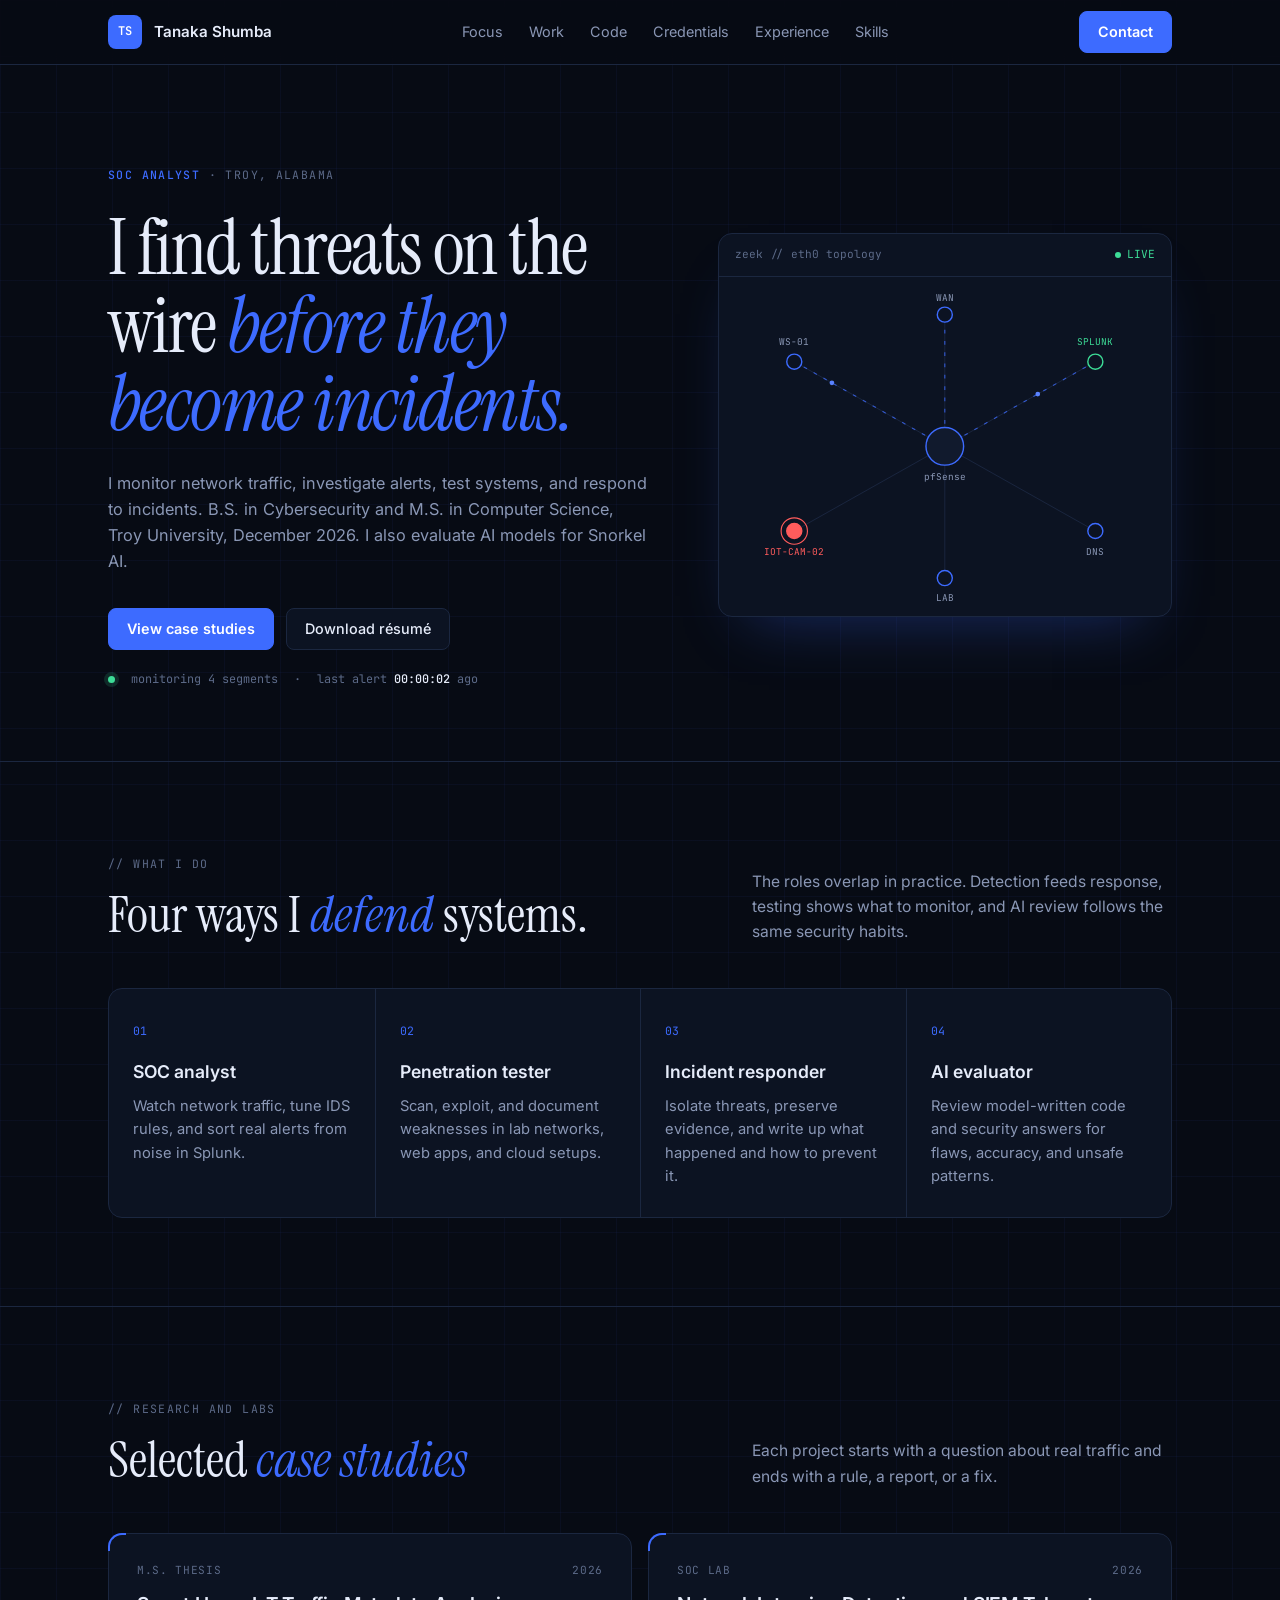
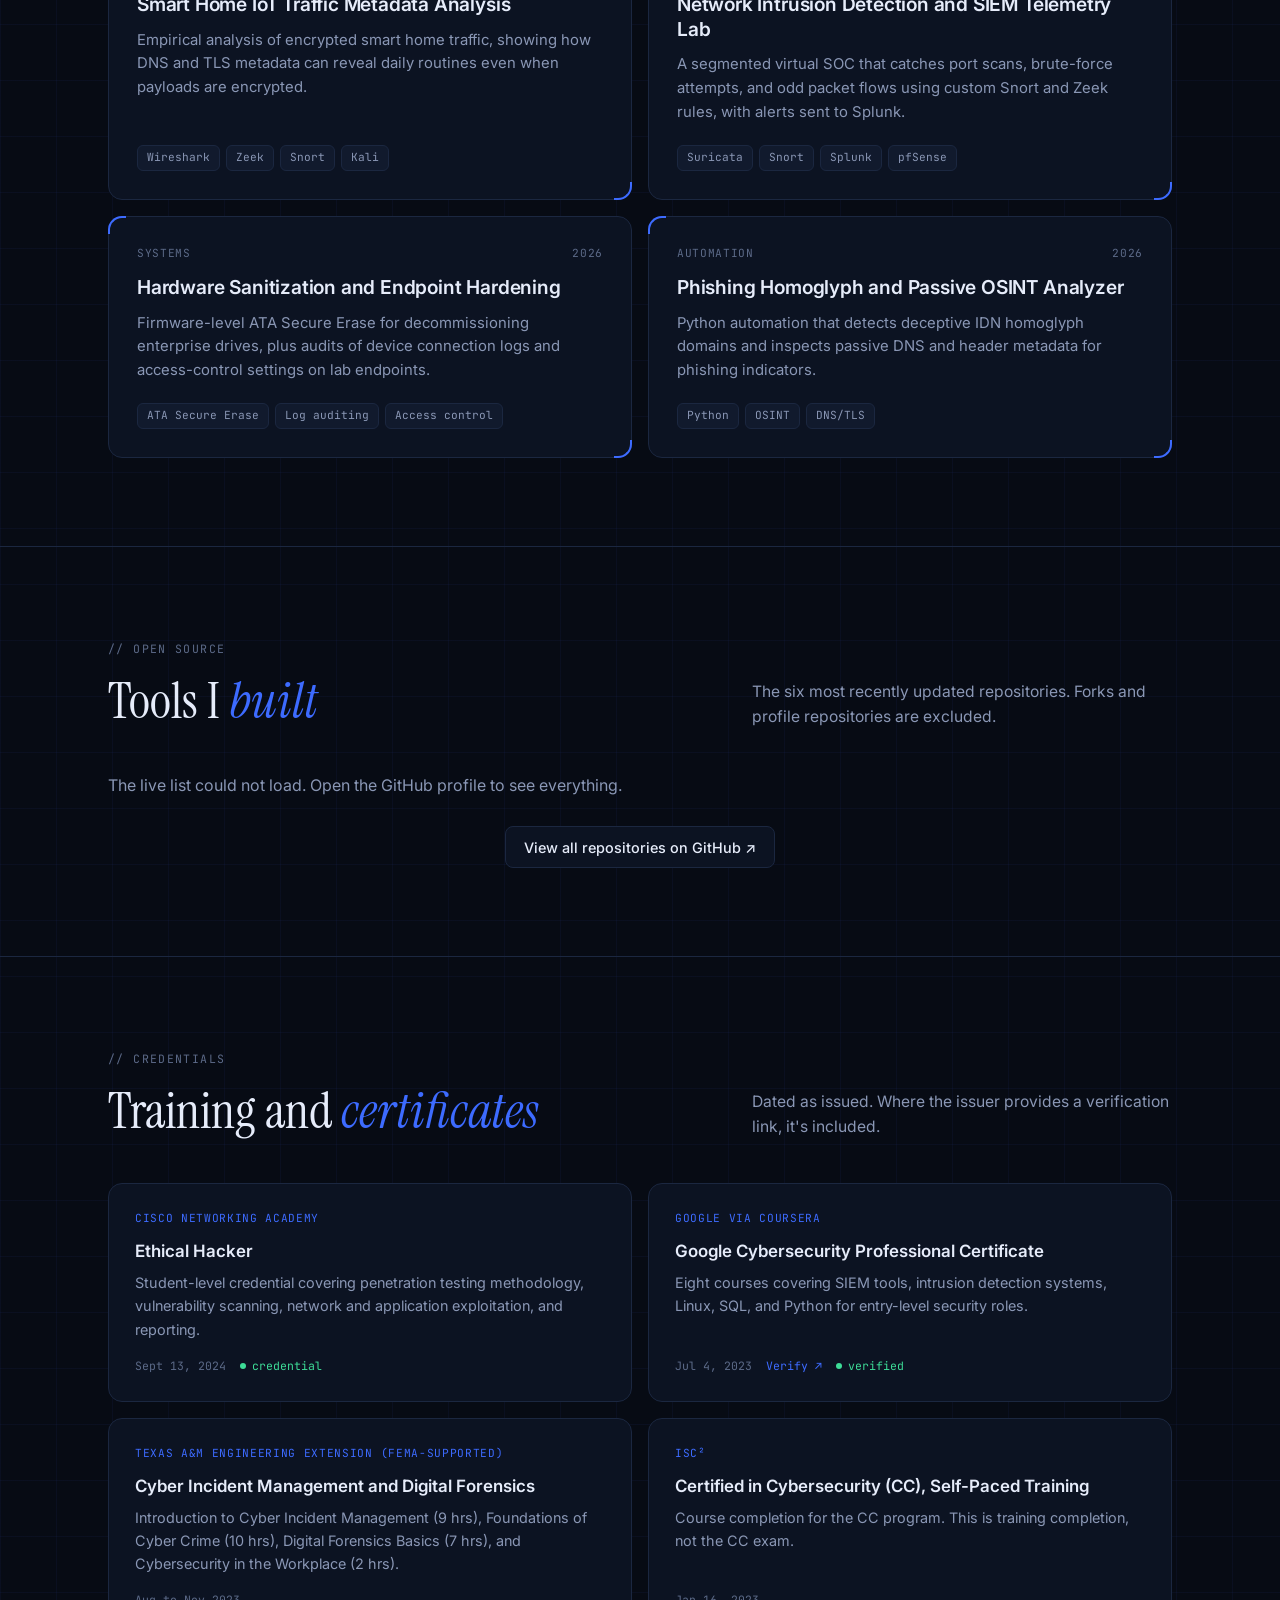
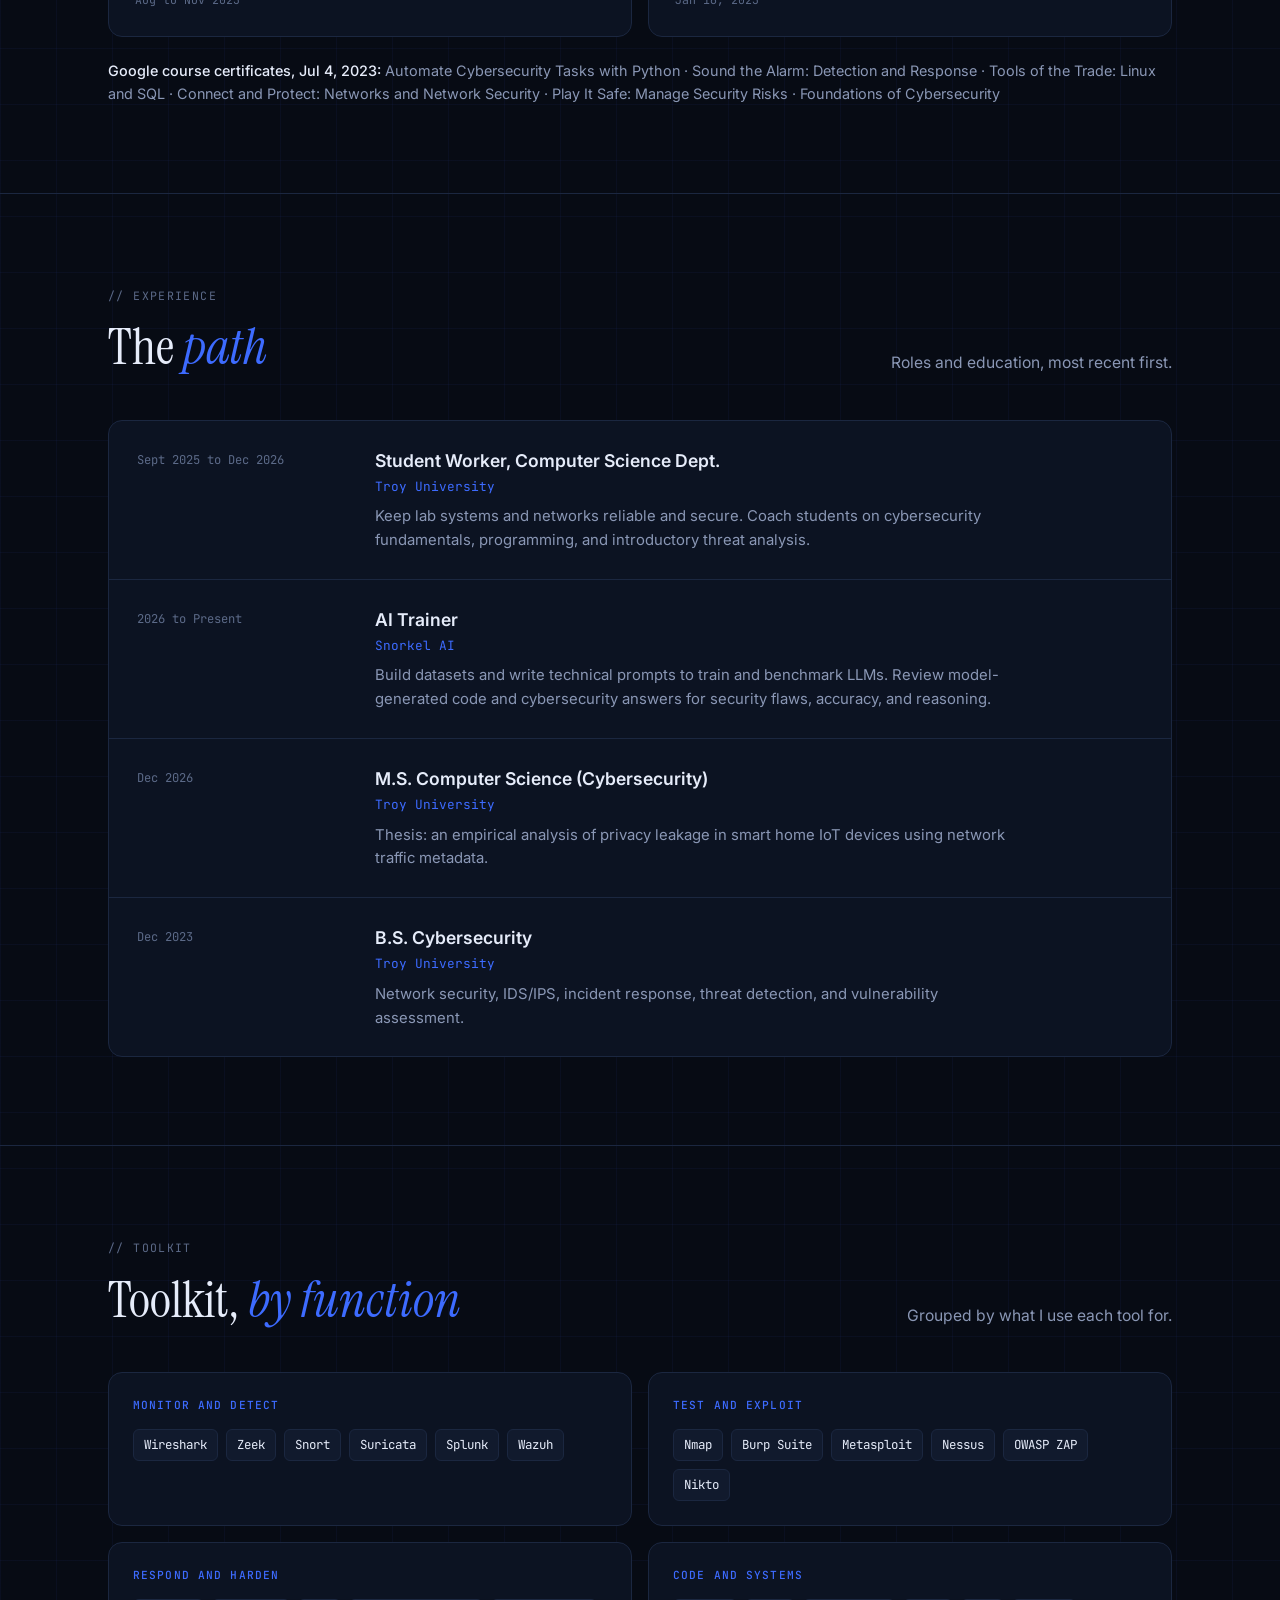
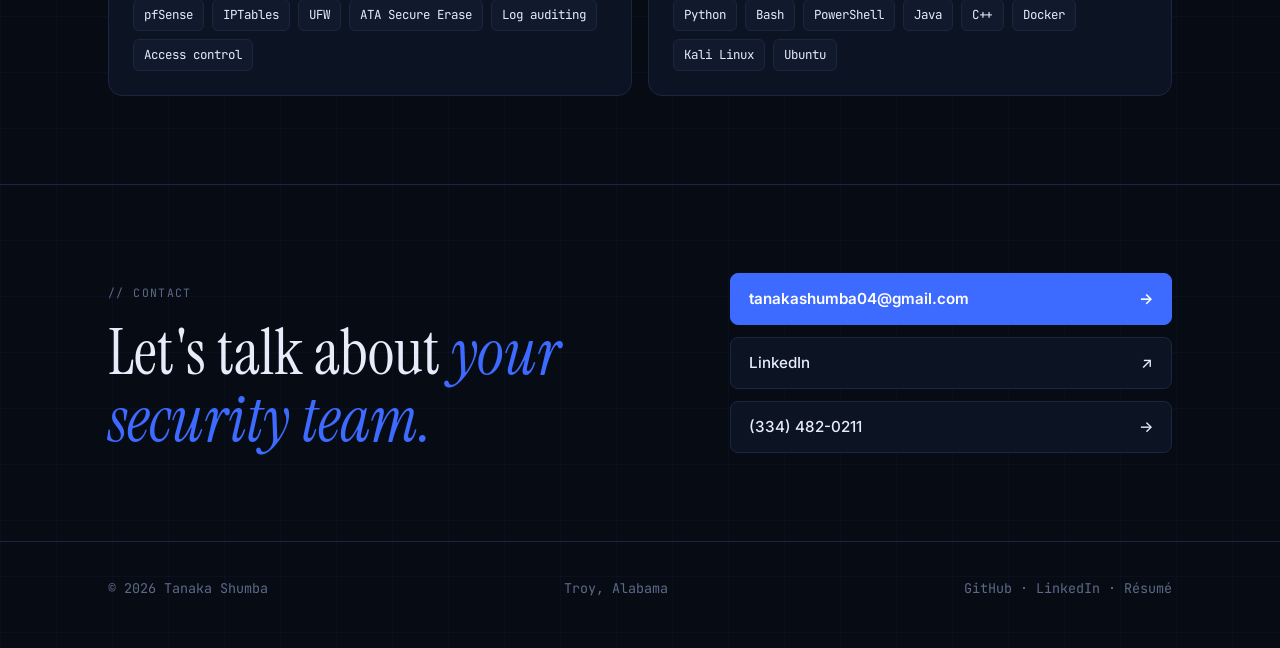
==== index.html @ f53b5a87 "Refactor index.html for design and layout enhancements Updated styles and structure for improved lay" ====
<!DOCTYPE html>
<html lang="en">
<head>
<meta charset="UTF-8">
<meta name="viewport" content="width=device-width, initial-scale=1">
<title>Tanaka Shumba | Cybersecurity Analyst</title>
<meta name="description" content="Tanaka Shumba, cybersecurity analyst. Network monitoring, threat detection, penetration testing, and incident response. Troy University.">
<link rel="preconnect" href="https://fonts.googleapis.com">
<link rel="preconnect" href="https://fonts.gstatic.com" crossorigin>
<link href="https://fonts.googleapis.com/css2?family=Inter:wght@400;500;600&family=Instrument+Serif:ital@0;1&family=JetBrains+Mono:wght@400;500&display=swap" rel="stylesheet">
<style>
:root{
  --bg:#070B14; --panel:#0C1322; --panel2:#111A2D; --line:#1B2740;
  --text:#E6ECFA; --muted:#8A97B5; --dim:#5C6A88;
  --accent:#3D6BFF; --accent-hover:#5A82FF; --accent-soft:#1E2F66;
  --red:#FF5C5C; --green:#3DDC97;
}
*{box-sizing:border-box;margin:0;padding:0}
html{scroll-behavior:smooth;scroll-padding-top:88px}
body{
  background-color:var(--bg);
  background-image:
    linear-gradient(rgba(61,107,255,.05) 1px,transparent 1px),
    linear-gradient(90deg,rgba(61,107,255,.05) 1px,transparent 1px);
  background-size:56px 56px;
  color:var(--text);font-family:Inter,system-ui,sans-serif;font-size:16px;line-height:1.6;-webkit-font-smoothing:antialiased;
}
a{color:inherit;text-decoration:none}
img{display:block;max-width:100%}
.wrap{max-width:1120px;margin:0 auto;padding:0 28px}
.eyebrow{font-family:'JetBrains Mono',monospace;font-size:.72rem;letter-spacing:.12em;text-transform:uppercase;color:var(--dim)}
.eyebrow b{color:var(--accent);font-weight:500}
em{font-style:italic;color:var(--accent)}
:focus-visible{outline:2px solid var(--accent);outline-offset:3px;border-radius:4px}

/* Header */
header{position:sticky;top:0;z-index:50;background:rgba(7,11,20,.88);backdrop-filter:blur(14px);-webkit-backdrop-filter:blur(14px);border-bottom:1px solid var(--line)}
.bar{height:64px;display:flex;align-items:center;justify-content:space-between;gap:16px}
.brand{display:flex;align-items:center;gap:12px;font-weight:600;font-size:.95rem}
.mark{width:34px;height:34px;border-radius:8px;background:var(--accent);color:#fff;display:grid;place-items:center;font-family:'JetBrains Mono',monospace;font-size:.75rem;font-weight:600}
nav{display:flex;gap:26px;font-size:.9rem;color:var(--muted)}
nav a:hover{color:var(--text)}
.bar-right{display:flex;gap:10px;align-items:center}
.menu{display:none;height:40px;padding:0 14px;border:1px solid var(--line);border-radius:8px;background:var(--panel);color:var(--text);font:inherit;font-size:.85rem;cursor:pointer;align-items:center}

/* Buttons */
.btn{display:inline-flex;align-items:center;gap:8px;height:42px;padding:0 18px;border-radius:8px;border:1px solid var(--line);background:var(--panel);font-size:.9rem;font-weight:500;color:var(--text);transition:border-color .2s,background .2s;white-space:nowrap}
.btn:hover{border-color:var(--accent)}
.btn-primary{background:var(--accent);border-color:var(--accent);color:#fff;font-weight:600}
.btn-primary:hover{background:var(--accent-hover);border-color:var(--accent-hover)}

/* Hero */
.hero{display:grid;grid-template-columns:1.1fr .9fr;gap:56px;align-items:center;padding:96px 28px 72px}
.hero h1{font-family:'Instrument Serif',serif;font-weight:400;font-size:clamp(3rem,6vw,5rem);line-height:1.02;letter-spacing:-.02em;margin:22px 0 26px}
.lead{color:var(--muted);font-size:1.02rem;max-width:540px}
.actions{display:flex;gap:12px;margin-top:34px;flex-wrap:wrap}

/* Network map */
.scope{background:var(--panel);border:1px solid var(--line);border-radius:14px;overflow:hidden;box-shadow:0 30px 60px -30px rgba(61,107,255,.35)}
.scopeHead{display:flex;justify-content:space-between;align-items:center;padding:12px 16px;border-bottom:1px solid var(--line);font-family:'JetBrains Mono',monospace;font-size:.7rem;color:var(--dim)}
.scopeHead .live{color:var(--green);display:inline-flex;align-items:center;gap:6px}
.scopeHead .live i{width:6px;height:6px;border-radius:50%;background:var(--green);animation:blink 1.6s ease-in-out infinite}
.map{display:block;width:100%;height:auto}
.lbl{font-family:'JetBrains Mono',monospace;font-size:10px;fill:var(--muted)}
.lbl.hot{fill:var(--red)}
.lbl.ok{fill:var(--green)}
.flow{stroke-dasharray:4 8;animation:flow 1.8s linear infinite}
.ring{transform-box:fill-box;transform-origin:center;animation:ring 2s ease-out infinite}
@keyframes flow{to{stroke-dashoffset:-24}}
@keyframes ring{0%{transform:scale(.6);opacity:.9}100%{transform:scale(2.4);opacity:0}}
@keyframes blink{50%{opacity:.25}}

/* Status strip */
.status{margin-top:20px;display:flex;flex-wrap:wrap;gap:10px 16px;align-items:center;font-family:'JetBrains Mono',monospace;font-size:.74rem;color:var(--dim)}
.status .dot{width:7px;height:7px;border-radius:50%;background:var(--green);box-shadow:0 0 0 4px rgba(61,220,151,.15)}
.status b{color:var(--text);font-weight:500}

/* Sections */
section{padding:88px 0;border-top:1px solid var(--line)}
.head{display:flex;justify-content:space-between;align-items:flex-end;gap:24px;margin-bottom:44px;flex-wrap:wrap}
.head h2{font-family:'Instrument Serif',serif;font-weight:400;font-size:clamp(2.2rem,4vw,3.2rem);line-height:1.1;margin-top:12px}
.head p{color:var(--muted);max-width:420px;font-size:.98rem}

/* Roles */
.roles{display:grid;grid-template-columns:repeat(4,1fr);border:1px solid var(--line);border-radius:14px;overflow:hidden;background:var(--panel)}
.role{padding:28px 24px}
.role+.role{border-left:1px solid var(--line)}
.role .num{font-family:'JetBrains Mono',monospace;font-size:.72rem;color:var(--accent)}
.role h3{font-size:1.1rem;font-weight:600;margin:16px 0 8px}
.role p{color:var(--muted);font-size:.92rem}

/* Cards */
.grid2{display:grid;grid-template-columns:repeat(2,1fr);gap:16px}
.card{position:relative;background:var(--panel);border:1px solid var(--line);border-radius:14px;padding:28px;display:flex;flex-direction:column;gap:12px;transition:border-color .2s,box-shadow .2s}
.card:hover{border-color:var(--accent-soft);box-shadow:0 14px 34px -20px rgba(61,107,255,.5)}
.card .top{display:flex;justify-content:space-between;gap:10px;font-family:'JetBrains Mono',monospace;font-size:.7rem;color:var(--dim);letter-spacing:.06em;text-transform:uppercase}
.card h3{font-size:1.2rem;font-weight:600;line-height:1.3;letter-spacing:-.01em}
.card p{color:var(--muted);font-size:.93rem}
.tools{display:flex;flex-wrap:wrap;gap:6px;margin-top:auto;padding-top:8px}
.tools span{font-family:'JetBrains Mono',monospace;font-size:.7rem;color:var(--muted);border:1px solid var(--line);border-radius:6px;padding:3px 9px;background:var(--panel2)}

/* Scan-frame brackets on case study cards */
.frame::before,.frame::after{content:"";position:absolute;width:16px;height:16px;border:0 solid var(--accent);pointer-events:none;transition:width .25s,height .25s}
.frame::before{top:-1px;left:-1px;border-top-width:2px;border-left-width:2px;border-top-left-radius:14px}
.frame::after{bottom:-1px;right:-1px;border-bottom-width:2px;border-right-width:2px;border-bottom-right-radius:14px}
.frame:hover::before,.frame:hover::after{width:26px;height:26px}
.card.linked{cursor:pointer}
.viewRepo{font-family:'JetBrains Mono',monospace;font-size:.7rem;color:var(--accent);text-transform:none;letter-spacing:.02em}

/* Repositories */
.repo h3{font-family:'JetBrains Mono',monospace;font-size:1rem;font-weight:500;word-break:break-word}
.repoMore{margin-top:28px;display:flex;justify-content:center}
.muted{color:var(--muted)}

/* Credentials */
.creds{display:grid;grid-template-columns:repeat(2,1fr);gap:16px}
.cred{background:var(--panel);border:1px solid var(--line);border-radius:14px;padding:26px;display:flex;flex-direction:column;gap:6px}
.cred .issuer{font-family:'JetBrains Mono',monospace;font-size:.7rem;color:var(--accent);letter-spacing:.06em;text-transform:uppercase}
.cred h3{font-size:1.06rem;font-weight:600;margin-top:4px}
.cred p{color:var(--muted);font-size:.9rem}
.cred .when{font-family:'JetBrains Mono',monospace;font-size:.72rem;color:var(--dim);margin-top:auto;padding-top:10px;display:flex;gap:14px;align-items:center;flex-wrap:wrap}
.cred .when a{color:var(--accent)}
.cred .when a:hover{text-decoration:underline}
.verified{color:var(--green)!important;display:inline-flex;align-items:center;gap:6px}
.verified::before{content:"";width:6px;height:6px;border-radius:50%;background:var(--green)}
.courses{margin-top:22px;font-size:.9rem;color:var(--muted)}
.courses b{color:var(--text);font-weight:500}

/* Experience */
.log{border:1px solid var(--line);border-radius:14px;overflow:hidden;background:var(--panel)}
.row{display:grid;grid-template-columns:210px 1fr;gap:28px;padding:26px 28px;border-top:1px solid var(--line)}
.row:first-child{border-top:0}
.row .when{font-family:'JetBrains Mono',monospace;font-size:.76rem;color:var(--dim);padding-top:4px}
.row h3{font-size:1.1rem;font-weight:600}
.row .org{font-family:'JetBrains Mono',monospace;color:var(--accent);font-size:.8rem;margin:2px 0 8px}
.row p{color:var(--muted);font-size:.93rem;max-width:640px}

/* Toolkit */
.stack{display:grid;grid-template-columns:repeat(2,1fr);gap:16px;align-items:stretch}
.box{background:var(--panel);border:1px solid var(--line);border-radius:14px;padding:24px;height:100%}
.box h4{font-family:'JetBrains Mono',monospace;font-size:.7rem;letter-spacing:.1em;text-transform:uppercase;color:var(--accent);font-weight:500;margin-bottom:14px}
.box ul{list-style:none;display:flex;flex-wrap:wrap;gap:8px}
.box li{font-family:'JetBrains Mono',monospace;font-size:.78rem;border:1px solid var(--line);border-radius:6px;padding:5px 10px;background:var(--panel2);color:var(--text)}

/* Contact */
.contact{display:grid;grid-template-columns:1.3fr 1fr;gap:48px;align-items:end}
.contact h2{font-family:'Instrument Serif',serif;font-weight:400;font-size:clamp(2.6rem,5vw,4rem);line-height:1.05;margin-top:14px}
.contact-actions{display:flex;flex-direction:column;gap:12px}
.contact-actions .btn{justify-content:space-between;height:52px;font-size:.95rem}

/* Footer */
footer{border-top:1px solid var(--line);padding:36px 0 48px;color:var(--dim);font-size:.84rem;font-family:'JetBrains Mono',monospace}
footer .wrap{display:flex;justify-content:space-between;gap:20px;flex-wrap:wrap}
footer a:hover{color:var(--accent)}

/* Responsive */
@media (max-width:920px){
  .hero{grid-template-columns:1fr;gap:48px;padding:64px 28px}
  .scope{max-width:520px}
  .menu{display:inline-flex}
  nav{display:none}
  header.open nav{display:flex;position:absolute;top:64px;left:0;right:0;flex-direction:column;gap:0;background:var(--bg);border-bottom:1px solid var(--line);padding:4px 28px 12px}
  header.open nav a{padding:12px 0;border-bottom:1px solid var(--line)}
  .roles{grid-template-columns:1fr 1fr}
  .role:nth-child(3){border-left:0}
  .role:nth-child(n+3){border-top:1px solid var(--line)}
  .grid2,.creds,.stack,.contact{grid-template-columns:1fr}
  .row{grid-template-columns:1fr;gap:6px}
}
@media (max-width:600px){
  .roles{grid-template-columns:1fr}
  .role+.role{border-left:0;border-top:1px solid var(--line)}
}
@media (prefers-reduced-motion:reduce){
  .flow,.ring,.cur,.scopeHead .live i,.status .dot{animation:none!important}
  animateMotion{display:none}
}
</style>
</head>
<body>

<header id="siteHeader">
  <div class="wrap bar">
    <a class="brand" href="#top"><span class="mark">TS</span>Tanaka Shumba</a>
    <nav>
      <a href="#roles">Focus</a><a href="#work">Work</a><a href="#code">Code</a><a href="#credentials">Credentials</a><a href="#experience">Experience</a><a href="#skills">Skills</a>
    </nav>
    <div class="bar-right">
      <a class="btn btn-primary" href="#contact">Contact</a>
      <button class="menu" id="menuBtn" type="button" aria-expanded="false" aria-controls="siteHeader">Menu</button>
    </div>
  </div>
</header>

<main>
  <div class="hero wrap" id="top">
    <div>
      <span class="eyebrow"><b>SOC analyst</b> · Troy, Alabama</span>
      <h1>I find threats on the wire <em>before they become incidents.</em></h1>
      <p class="lead">I monitor network traffic, investigate alerts, test systems, and respond to incidents. B.S. in Cybersecurity and M.S. in Computer Science, Troy University, December 2026. I also evaluate AI models for Snorkel AI.</p>
      <div class="actions">
        <a class="btn btn-primary" href="#work">View case studies</a>
        <a class="btn" href="resume.pdf" download="Tanaka_Shumba_Resume.pdf">Download résumé</a>
      </div>
      <div class="status">
        <span class="dot"></span>
        <span>monitoring 4 segments</span>
        <span>·</span>
        <span>last alert <b id="ago">00:00:00</b> ago</span>
      </div>
    </div>

    <figure class="scope" aria-label="Network monitoring diagram">
      <div class="scopeHead">
        <span>zeek // eth0 topology</span>
        <span class="live"><i></i>LIVE</span>
      </div>
      <svg class="map" viewBox="0 0 480 360" role="img" aria-label="Network diagram: pfSense hub monitoring several hosts, with one flagged alert and one contained threat">
        <!-- links -->
        <g stroke="#1B2740" stroke-width="1" fill="none">
          <path d="M240 180 L80 90"/>
          <path d="M240 180 L80 270"/>
          <path d="M240 180 L400 90"/>
          <path d="M240 180 L400 270"/>
          <path d="M240 180 L240 40"/>
          <path d="M240 180 L240 320"/>
        </g>
        <!-- live traffic on three links -->
        <g stroke="#3D6BFF" stroke-width="1.2" fill="none" opacity=".75" class="flow">
          <path d="M240 180 L80 90"/>
          <path d="M240 180 L400 90"/>
          <path d="M240 180 L240 40"/>
        </g>
        <!-- packets -->
        <circle r="2.5" fill="#5A82FF">
          <animateMotion dur="2.8s" repeatCount="indefinite" path="M240 180 L80 90"/>
        </circle>
        <circle r="2.5" fill="#5A82FF">
          <animateMotion dur="3.4s" repeatCount="indefinite" path="M240 180 L400 90"/>
        </circle>
        <circle r="2.5" fill="#FF5C5C">
          <animateMotion dur="2.2s" repeatCount="indefinite" path="M80 270 L240 180"/>
        </circle>

        <!-- alert ring on the flagged host -->
        <circle cx="80" cy="270" r="14" fill="none" stroke="#FF5C5C" stroke-width="1.2" class="ring"/>

        <!-- hub -->
        <circle cx="240" cy="180" r="20" fill="#111A2D" stroke="#3D6BFF" stroke-width="1.5"/>
        <text x="240" y="216" text-anchor="middle" class="lbl">pfSense</text>

        <!-- hosts -->
        <circle cx="80" cy="90" r="8" fill="#0C1322" stroke="#3D6BFF" stroke-width="1.5"/>
        <text x="80" y="72" text-anchor="middle" class="lbl">WS-01</text>

        <circle cx="80" cy="270" r="8" fill="#FF5C5C" stroke="#FF5C5C" stroke-width="1.5"/>
        <text x="80" y="296" text-anchor="middle" class="lbl hot">IOT-CAM-02</text>

        <circle cx="400" cy="90" r="8" fill="#0C1322" stroke="#3DDC97" stroke-width="1.5"/>
        <text x="400" y="72" text-anchor="middle" class="lbl ok">SPLUNK</text>

        <circle cx="400" cy="270" r="8" fill="#0C1322" stroke="#3D6BFF" stroke-width="1.5"/>
        <text x="400" y="296" text-anchor="middle" class="lbl">DNS</text>

        <circle cx="240" cy="40" r="8" fill="#0C1322" stroke="#3D6BFF" stroke-width="1.5"/>
        <text x="240" y="26" text-anchor="middle" class="lbl">WAN</text>

        <circle cx="240" cy="320" r="8" fill="#0C1322" stroke="#3D6BFF" stroke-width="1.5"/>
        <text x="240" y="344" text-anchor="middle" class="lbl">LAB</text>
      </svg>
    </figure>
  </div>

  <section id="roles">
    <div class="wrap">
      <div class="head">
        <div><span class="eyebrow">// what i do</span><h2>Four ways I <em>defend</em> systems.</h2></div>
        <p>The roles overlap in practice. Detection feeds response, testing shows what to monitor, and AI review follows the same security habits.</p>
      </div>
      <div class="roles">
        <div class="role"><span class="num">01</span><h3>SOC analyst</h3><p>Watch network traffic, tune IDS rules, and sort real alerts from noise in Splunk.</p></div>
        <div class="role"><span class="num">02</span><h3>Penetration tester</h3><p>Scan, exploit, and document weaknesses in lab networks, web apps, and cloud setups.</p></div>
        <div class="role"><span class="num">03</span><h3>Incident responder</h3><p>Isolate threats, preserve evidence, and write up what happened and how to prevent it.</p></div>
        <div class="role"><span class="num">04</span><h3>AI evaluator</h3><p>Review model-written code and security answers for flaws, accuracy, and unsafe patterns.</p></div>
      </div>
    </div>
  </section>

  <section id="work">
    <div class="wrap">
      <div class="head">
        <div><span class="eyebrow">// research and labs</span><h2>Selected <em>case studies</em></h2></div>
        <p>Each project starts with a question about real traffic and ends with a rule, a report, or a fix.</p>
      </div>
      <div class="grid2">
        <article class="card frame" data-repo="">
          <div class="top"><span>M.S. thesis</span><span>2026</span></div>
          <h3>Smart Home IoT Traffic Metadata Analysis</h3>
          <p>Empirical analysis of encrypted smart home traffic, showing how DNS and TLS metadata can reveal daily routines even when payloads are encrypted.</p>
          <div class="tools"><span>Wireshark</span><span>Zeek</span><span>Snort</span><span>Kali</span></div>
        </article>
        <article class="card frame" data-repo="">
          <div class="top"><span>SOC lab</span><span>2026</span></div>
          <h3>Network Intrusion Detection and SIEM Telemetry Lab</h3>
          <p>A segmented virtual SOC that catches port scans, brute-force attempts, and odd packet flows using custom Snort and Zeek rules, with alerts sent to Splunk.</p>
          <div class="tools"><span>Suricata</span><span>Snort</span><span>Splunk</span><span>pfSense</span></div>
        </article>
        <article class="card frame" data-repo="">
          <div class="top"><span>Systems</span><span>2026</span></div>
          <h3>Hardware Sanitization and Endpoint Hardening</h3>
          <p>Firmware-level ATA Secure Erase for decommissioning enterprise drives, plus audits of device connection logs and access-control settings on lab endpoints.</p>
          <div class="tools"><span>ATA Secure Erase</span><span>Log auditing</span><span>Access control</span></div>
        </article>
        <article class="card frame" data-repo="">
          <div class="top"><span>Automation</span><span>2026</span></div>
          <h3>Phishing Homoglyph and Passive OSINT Analyzer</h3>
          <p>Python automation that detects deceptive IDN homoglyph domains and inspects passive DNS and header metadata for phishing indicators.</p>
          <div class="tools"><span>Python</span><span>OSINT</span><span>DNS/TLS</span></div>
        </article>
      </div>
    </div>
  </section>

  <section id="code">
    <div class="wrap">
      <div class="head">
        <div><span class="eyebrow">// open source</span><h2>Tools I <em>built</em></h2></div>
        <p>The six most recently updated repositories. Forks and profile repositories are excluded.</p>
      </div>
      <div class="grid2" id="repos"></div>
      <div class="repoMore"><a class="btn" id="repoAll" href="https://github.com/TanakaShumba?tab=repositories" target="_blank" rel="noopener">View all repositories on GitHub ↗</a></div>
    </div>
  </section>

  <section id="credentials">
    <div class="wrap">
      <div class="head">
        <div><span class="eyebrow">// credentials</span><h2>Training and <em>certificates</em></h2></div>
        <p>Dated as issued. Where the issuer provides a verification link, it's included.</p>
      </div>
      <div class="creds">
        <div class="cred">
          <div class="issuer">Cisco Networking Academy</div>
          <h3>Ethical Hacker</h3>
          <p>Student-level credential covering penetration testing methodology, vulnerability scanning, network and application exploitation, and reporting.</p>
          <div class="when"><span>Sept 13, 2024</span><span class="verified">credential</span></div>
        </div>
        <div class="cred">
          <div class="issuer">Google via Coursera</div>
          <h3>Google Cybersecurity Professional Certificate</h3>
          <p>Eight courses covering SIEM tools, intrusion detection systems, Linux, SQL, and Python for entry-level security roles.</p>
          <div class="when"><span>Jul 4, 2023</span><a href="https://coursera.org/verify/professional-cert/5U8NB74Y76DD" target="_blank" rel="noopener">Verify ↗</a><span class="verified">verified</span></div>
        </div>
        <div class="cred">
          <div class="issuer">Texas A&amp;M Engineering Extension (FEMA-supported)</div>
          <h3>Cyber Incident Management and Digital Forensics</h3>
          <p>Introduction to Cyber Incident Management (9 hrs), Foundations of Cyber Crime (10 hrs), Digital Forensics Basics (7 hrs), and Cybersecurity in the Workplace (2 hrs).</p>
          <div class="when"><span>Aug to Nov 2023</span></div>
        </div>
        <div class="cred">
          <div class="issuer">ISC²</div>
          <h3>Certified in Cybersecurity (CC), Self-Paced Training</h3>
          <p>Course completion for the CC program. This is training completion, not the CC exam.</p>
          <div class="when"><span>Jan 16, 2023</span></div>
        </div>
      </div>
      <p class="courses"><b>Google course certificates, Jul 4, 2023:</b> Automate Cybersecurity Tasks with Python · Sound the Alarm: Detection and Response · Tools of the Trade: Linux and SQL · Connect and Protect: Networks and Network Security · Play It Safe: Manage Security Risks · Foundations of Cybersecurity</p>
    </div>
  </section>

  <section id="experience">
    <div class="wrap">
      <div class="head">
        <div><span class="eyebrow">// experience</span><h2>The <em>path</em></h2></div>
        <p>Roles and education, most recent first.</p>
      </div>
      <div class="log">
        <div class="row"><div class="when">Sept 2025 to Dec 2026</div><div><h3>Student Worker, Computer Science Dept.</h3><div class="org">Troy University</div><p>Keep lab systems and networks reliable and secure. Coach students on cybersecurity fundamentals, programming, and introductory threat analysis.</p></div></div>
        <div class="row"><div class="when">2026 to Present</div><div><h3>AI Trainer</h3><div class="org">Snorkel AI</div><p>Build datasets and write technical prompts to train and benchmark LLMs. Review model-generated code and cybersecurity answers for security flaws, accuracy, and reasoning.</p></div></div>
        <div class="row"><div class="when">Dec 2026</div><div><h3>M.S. Computer Science (Cybersecurity)</h3><div class="org">Troy University</div><p>Thesis: an empirical analysis of privacy leakage in smart home IoT devices using network traffic metadata.</p></div></div>
        <div class="row"><div class="when">Dec 2023</div><div><h3>B.S. Cybersecurity</h3><div class="org">Troy University</div><p>Network security, IDS/IPS, incident response, threat detection, and vulnerability assessment.</p></div></div>
      </div>
    </div>
  </section>

  <section id="skills">
    <div class="wrap">
      <div class="head">
        <div><span class="eyebrow">// toolkit</span><h2>Toolkit, <em>by function</em></h2></div>
        <p>Grouped by what I use each tool for.</p>
      </div>
      <div class="stack">
        <div class="box"><h4>Monitor and detect</h4><ul><li>Wireshark</li><li>Zeek</li><li>Snort</li><li>Suricata</li><li>Splunk</li><li>Wazuh</li></ul></div>
        <div class="box"><h4>Test and exploit</h4><ul><li>Nmap</li><li>Burp Suite</li><li>Metasploit</li><li>Nessus</li><li>OWASP ZAP</li><li>Nikto</li></ul></div>
        <div class="box"><h4>Respond and harden</h4><ul><li>pfSense</li><li>IPTables</li><li>UFW</li><li>ATA Secure Erase</li><li>Log auditing</li><li>Access control</li></ul></div>
        <div class="box"><h4>Code and systems</h4><ul><li>Python</li><li>Bash</li><li>PowerShell</li><li>Java</li><li>C++</li><li>Docker</li><li>Kali Linux</li><li>Ubuntu</li></ul></div>
      </div>
    </div>
  </section>

  <section id="contact">
    <div class="wrap contact">
      <div>
        <span class="eyebrow">// contact</span>
        <h2>Let's talk about <em>your security team.</em></h2>
      </div>
      <div class="contact-actions">
        <a class="btn btn-primary" href="mailto:tanakashumba04@gmail.com">tanakashumba04@gmail.com <span>→</span></a>
        <a class="btn" href="https://www.linkedin.com/in/tanakashumba-" target="_blank" rel="noopener">LinkedIn <span>↗</span></a>
        <a class="btn" href="tel:+13344820211">(334) 482-0211 <span>→</span></a>
      </div>
    </div>
  </section>
</main>

<footer>
  <div class="wrap">
    <span>© 2026 Tanaka Shumba</span>
    <span>Troy, Alabama</span>
    <span><a href="https://github.com/TanakaShumba" target="_blank" rel="noopener">GitHub</a> · <a href="https://www.linkedin.com/in/tanakashumba-" target="_blank" rel="noopener">LinkedIn</a> · <a href="resume.pdf" download="Tanaka_Shumba_Resume.pdf">Résumé</a></span>
  </div>
</footer>

<script>
// Mobile menu
(function () {
  var header = document.getElementById('siteHeader');
  var btn = document.getElementById('menuBtn');
  btn.addEventListener('click', function () {
    var open = header.classList.toggle('open');
    btn.setAttribute('aria-expanded', open ? 'true' : 'false');
    btn.textContent = open ? 'Close' : 'Menu';
  });
  header.querySelectorAll('nav a').forEach(function (a) {
    a.addEventListener('click', function () {
      header.classList.remove('open');
      btn.setAttribute('aria-expanded', 'false');
      btn.textContent = 'Menu';
    });
  });
})();

// Status counter: time since the last alert shown in the hero
(function () {
  var el = document.getElementById('ago');
  var start = Date.now();
  function pad(n) { return n < 10 ? '0' + n : String(n); }
  function tick() {
    var s = Math.floor((Date.now() - start) / 1000);
    el.textContent = pad(Math.floor(s / 3600)) + ':' + pad(Math.floor((s % 3600) / 60)) + ':' + pad(s % 60);
  }
  tick();
  setInterval(tick, 1000);
})();

// Live repositories: six most recently updated, forks and profile repos excluded.
// Case study cards with data-repo="repo-name" link to that repo when it exists.
(function () {
  var user = 'TanakaShumba';
  var excluded = [user.toLowerCase(), (user + '.github.io').toLowerCase()];
  var grid = document.getElementById('repos');
  var repoAll = document.getElementById('repoAll');
  var caseCards = document.querySelectorAll('#work .card[data-repo]');

  function monthYear(iso) {
    var d = new Date(iso);
    return d.toLocaleDateString('en-US', { month: 'short', year: 'numeric' });
  }

  fetch('https://api.github.com/users/' + user + '/repos?per_page=100&sort=updated')
    .then(function (r) { if (!r.ok) throw new Error(r.status); return r.json(); })
    .then(function (list) {
      var repos = list.filter(function (r) {
        return !r.fork && excluded.indexOf(r.name.toLowerCase()) === -1;
      });

      repoAll.textContent = 'View all ' + repos.length + ' repositories on GitHub ↗';

      repos.slice(0, 6).forEach(function (r) {
        var a = document.createElement('a');
        a.className = 'card repo';
        a.href = r.html_url; a.target = '_blank'; a.rel = 'noopener';

        var top = document.createElement('div');
        top.className = 'top';
        var lang = document.createElement('span');
        lang.textContent = r.language || 'Code';
        var when = document.createElement('span');
        when.textContent = 'Updated ' + monthYear(r.updated_at);
        top.append(lang, when);

        var h = document.createElement('h3');
        h.textContent = r.name;

        var stars = document.createElement('div');
        stars.className = 'tools';
        if (r.stargazers_count > 0) {
          var s = document.createElement('span');
          s.textContent = '★ ' + r.stargazers_count;
          stars.appendChild(s);
        }

        a.append(top, h, stars);
        grid.appendChild(a);
      });

      caseCards.forEach(function (card) {
        var name = (card.getAttribute('data-repo') || '').toLowerCase();
        if (!name) return;
        var match = repos.filter(function (r) { return r.name.toLowerCase() === name; })[0];
        if (!match) return;
        card.classList.add('linked');
        card.addEventListener('click', function () { window.open(match.html_url, '_blank', 'noopener'); });
        var view = document.createElement('span');
        view.className = 'viewRepo';
        view.textContent = 'View repo ↗';
        card.querySelector('.top').appendChild(view);
      });
    })
    .catch(function () {
      repoAll.textContent = 'View all repositories on GitHub ↗';
      var p = document.createElement('p');
      p.className = 'muted';
      p.textContent = 'The live list could not load. Open the GitHub profile to see everything.';
      grid.appendChild(p);
    });
})();
</script>
</body>
</html>
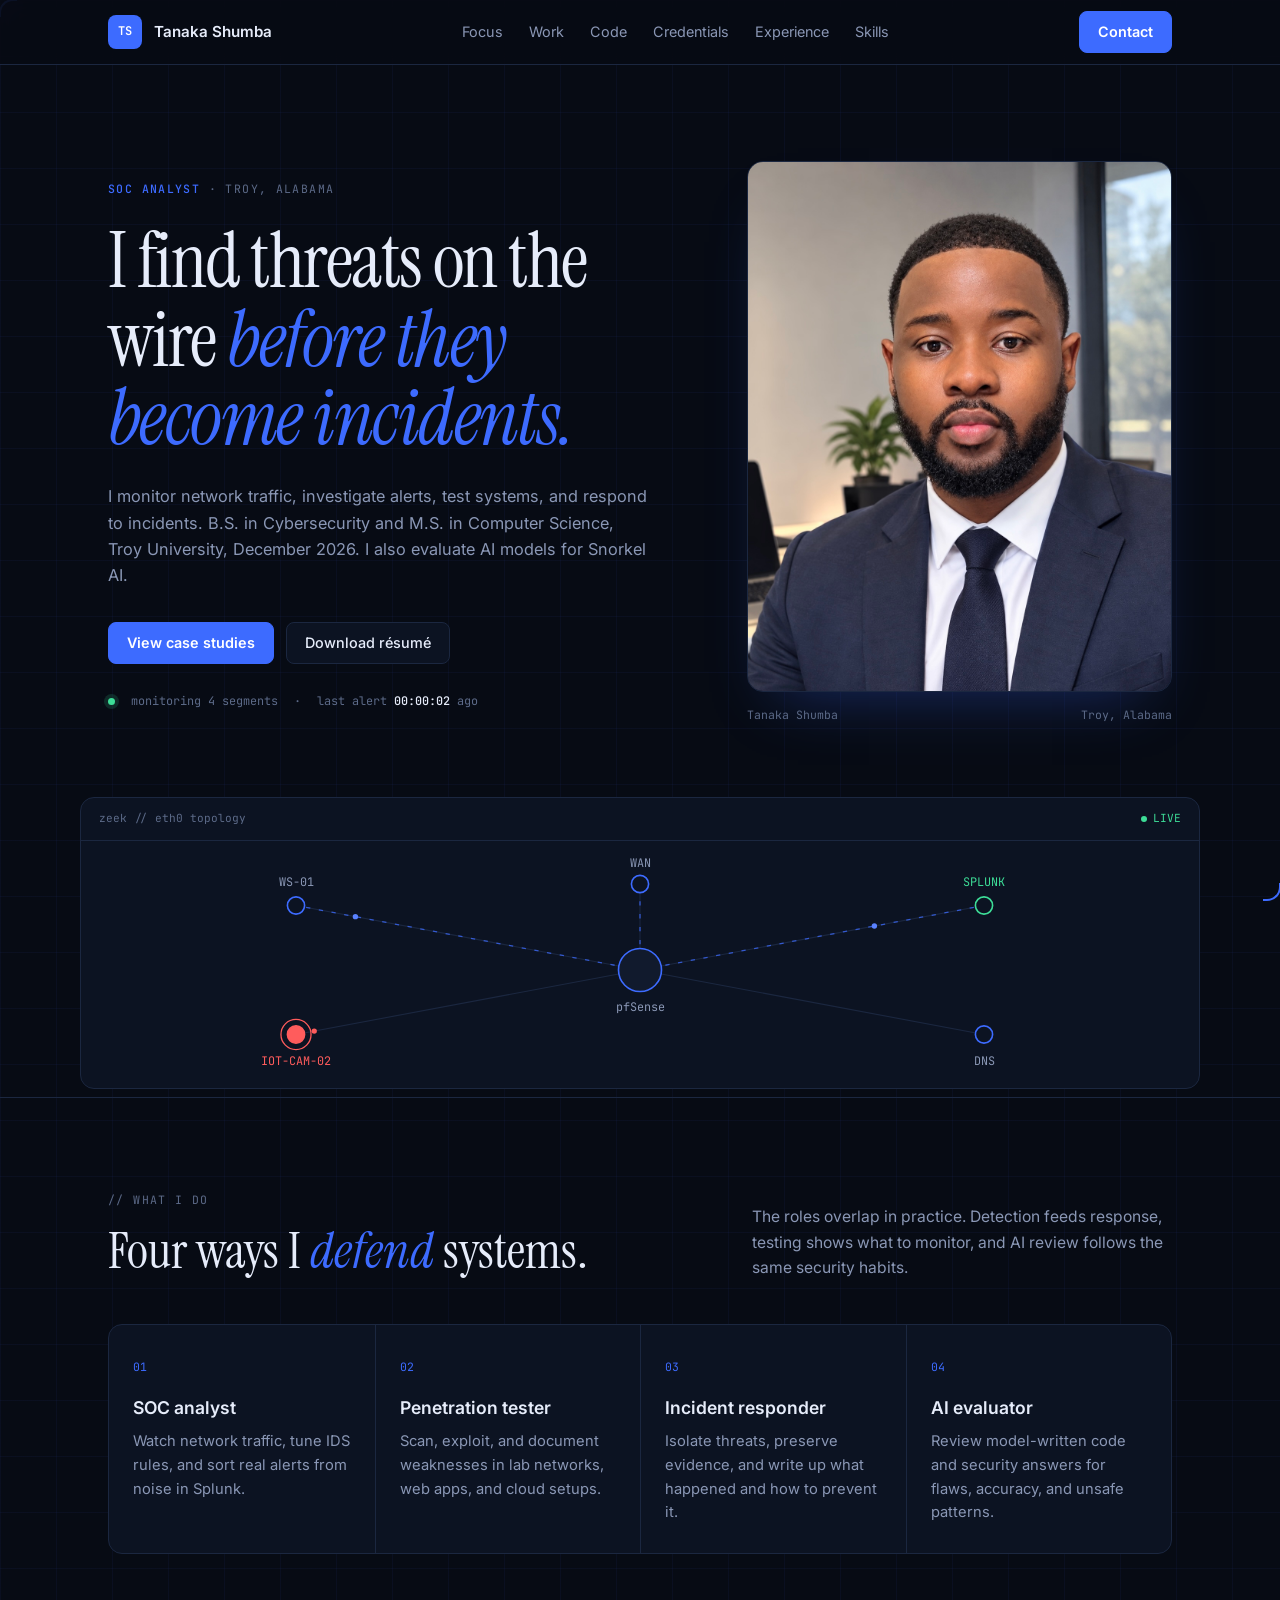
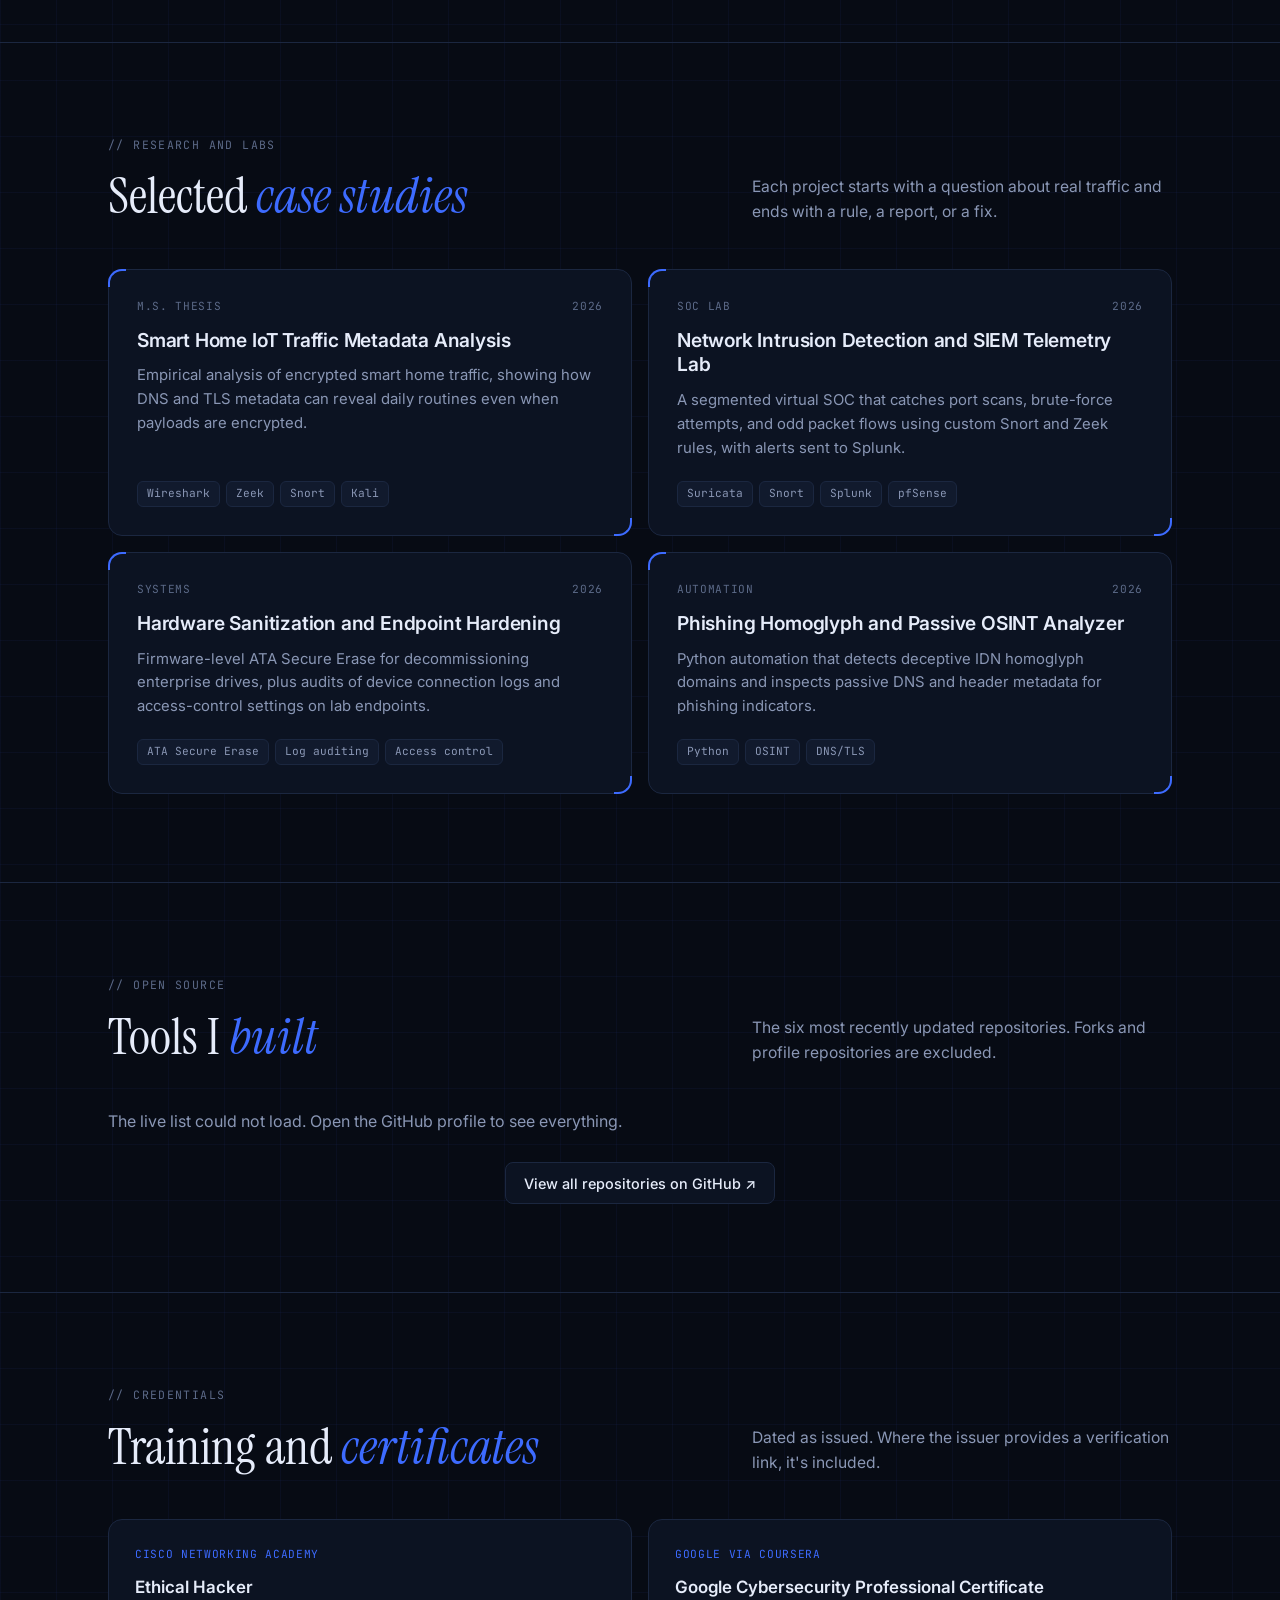
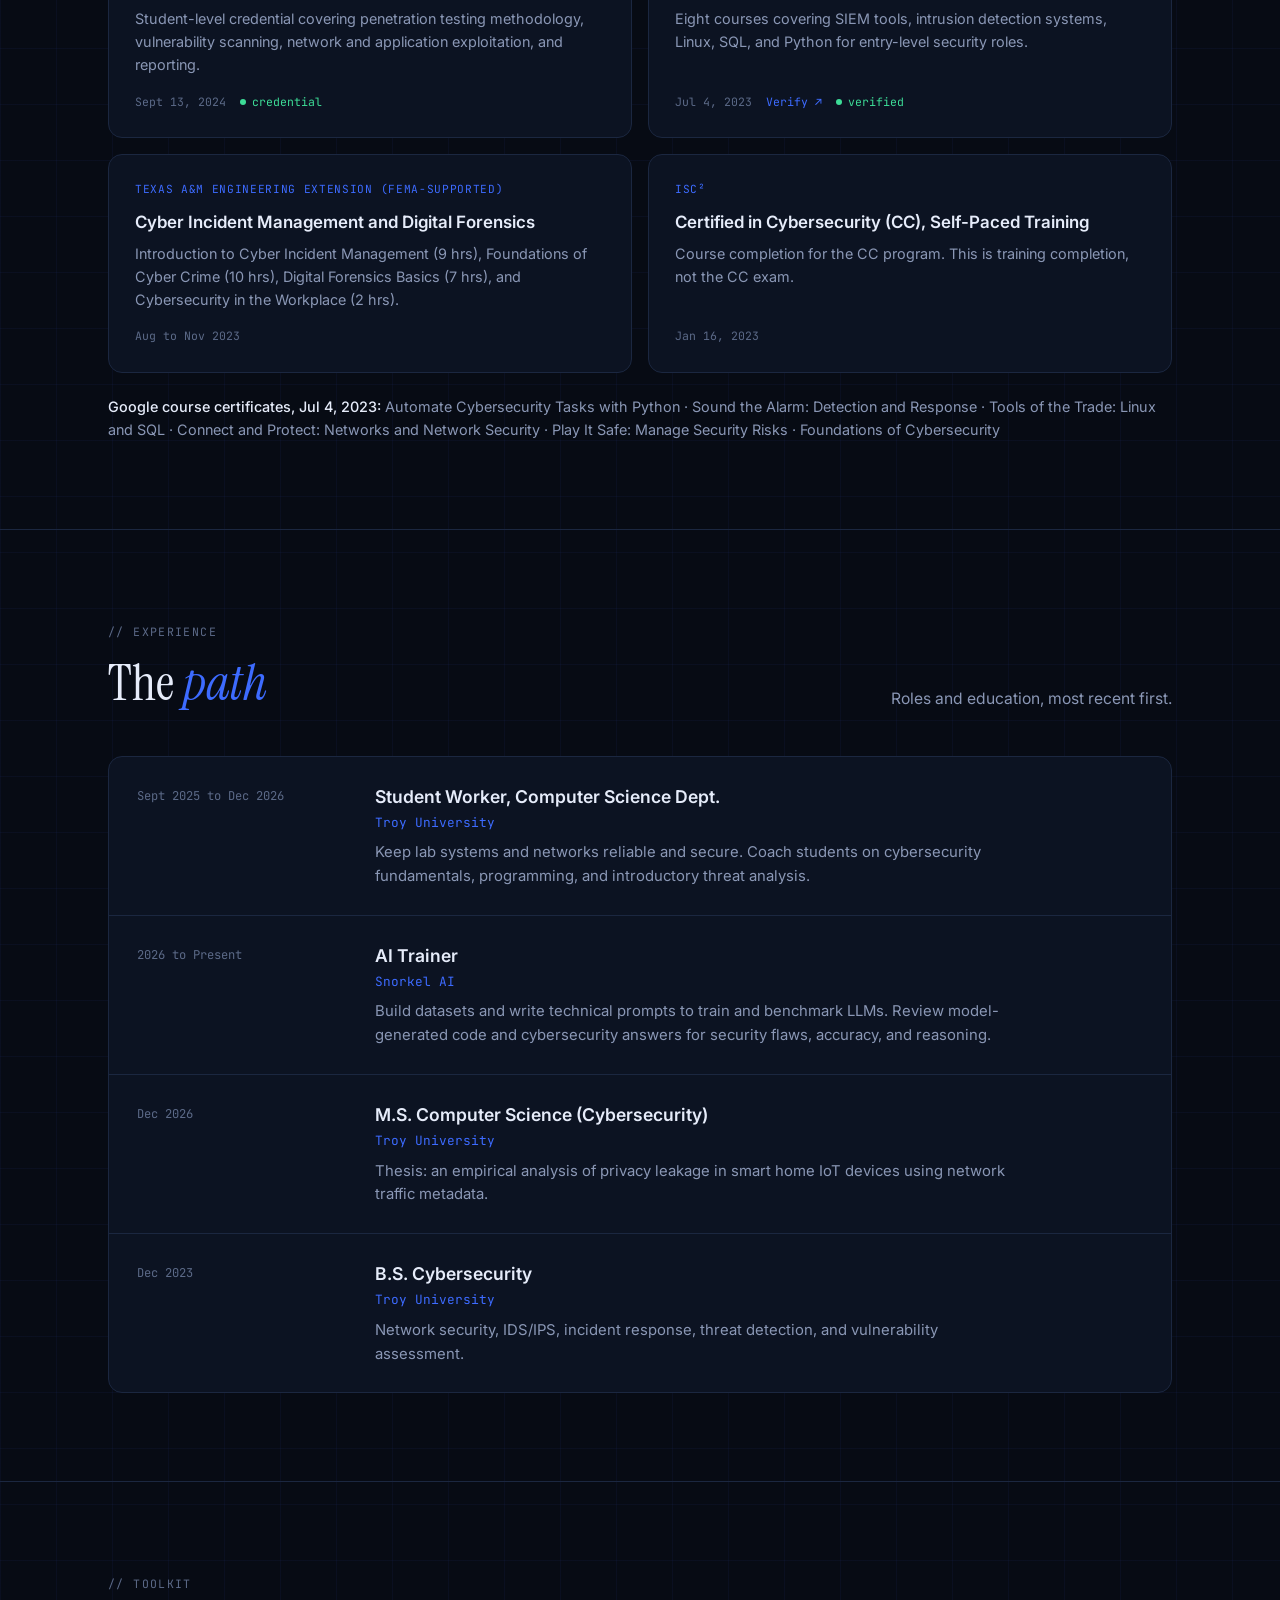
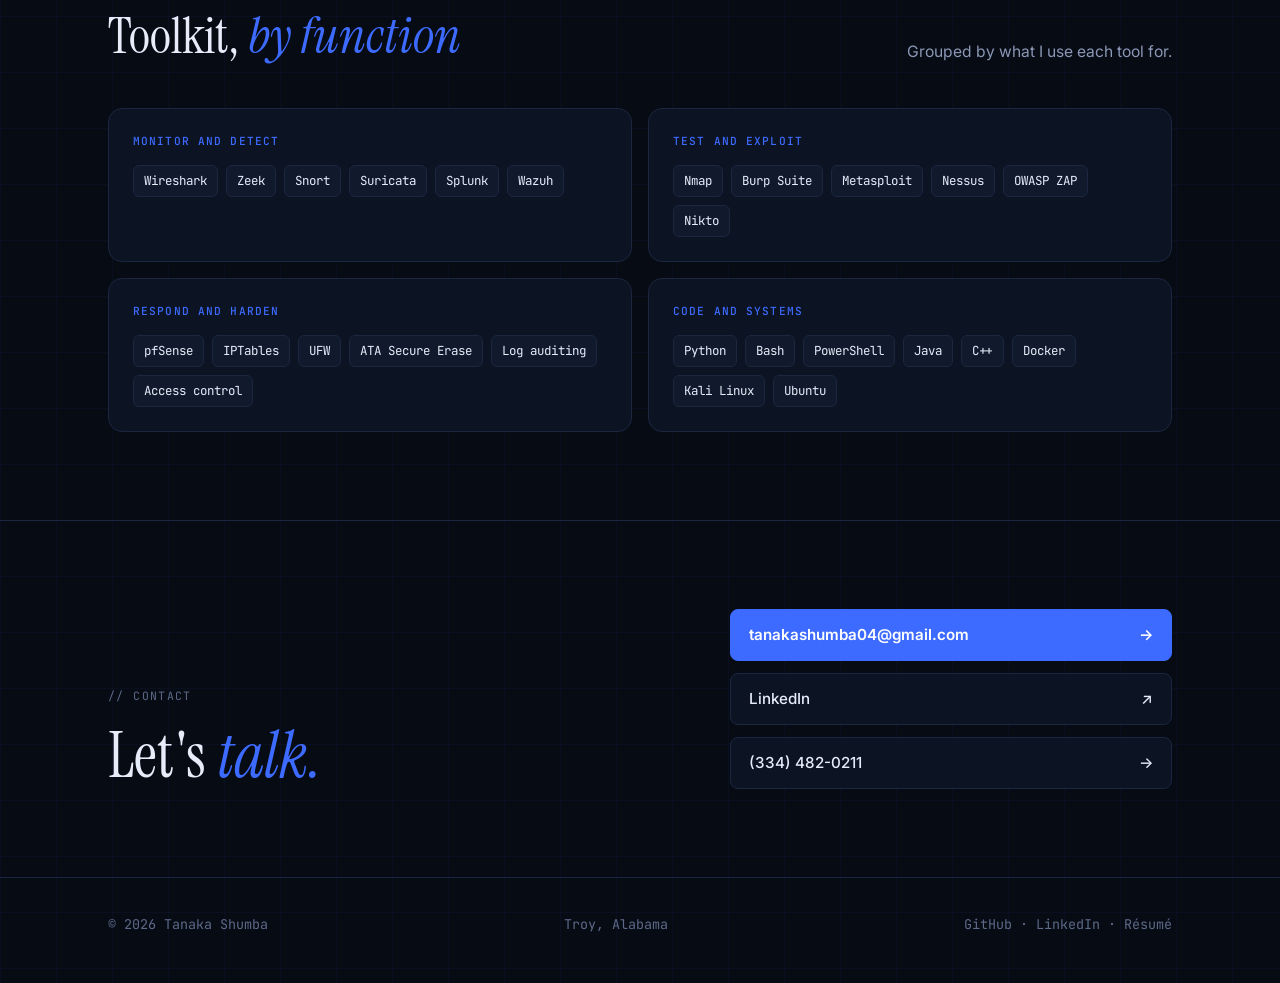
==== commit 83cffc69: "Refactor hero section and update network diagram" ====
--- a/index.html
+++ b/index.html
@@ -50,18 +50,28 @@
 .btn-primary:hover{background:var(--accent-hover);border-color:var(--accent-hover)}
 
 /* Hero */
-.hero{display:grid;grid-template-columns:1.1fr .9fr;gap:56px;align-items:center;padding:96px 28px 72px}
+.hero{display:grid;grid-template-columns:1.15fr .85fr;gap:64px;align-items:center;padding:96px 28px 72px}
 .hero h1{font-family:'Instrument Serif',serif;font-weight:400;font-size:clamp(3rem,6vw,5rem);line-height:1.02;letter-spacing:-.02em;margin:22px 0 26px}
 .lead{color:var(--muted);font-size:1.02rem;max-width:540px}
 .actions{display:flex;gap:12px;margin-top:34px;flex-wrap:wrap}
-
-/* Network map */
-.scope{background:var(--panel);border:1px solid var(--line);border-radius:14px;overflow:hidden;box-shadow:0 30px 60px -30px rgba(61,107,255,.35)}
-.scopeHead{display:flex;justify-content:space-between;align-items:center;padding:12px 16px;border-bottom:1px solid var(--line);font-family:'JetBrains Mono',monospace;font-size:.7rem;color:var(--dim)}
+.status{margin-top:28px;display:flex;flex-wrap:wrap;gap:10px 16px;align-items:center;font-family:'JetBrains Mono',monospace;font-size:.74rem;color:var(--dim)}
+.status .dot{width:7px;height:7px;border-radius:50%;background:var(--green);box-shadow:0 0 0 4px rgba(61,220,151,.15);animation:blink 1.6s ease-in-out infinite}
+.status b{color:var(--text);font-weight:500}
+
+/* Portrait */
+.portrait .frame{aspect-ratio:4/5;border-radius:16px;overflow:hidden;border:1px solid var(--line);background:var(--panel);box-shadow:0 30px 60px -30px rgba(61,107,255,.35)}
+.portrait img{width:100%;height:100%;object-fit:cover;object-position:center top}
+.portrait .initials{display:none;height:100%;place-items:center;font-family:'Instrument Serif',serif;font-size:6rem;color:var(--dim)}
+.portrait .caption{margin-top:14px;display:flex;justify-content:space-between;font-family:'JetBrains Mono',monospace;font-size:.72rem;color:var(--dim)}
+
+/* Live topology band */
+.scopeBand{padding:0 0 8px}
+.scope{background:var(--panel);border:1px solid var(--line);border-radius:14px;overflow:hidden}
+.scopeHead{display:flex;justify-content:space-between;align-items:center;padding:12px 18px;border-bottom:1px solid var(--line);font-family:'JetBrains Mono',monospace;font-size:.7rem;color:var(--dim)}
 .scopeHead .live{color:var(--green);display:inline-flex;align-items:center;gap:6px}
 .scopeHead .live i{width:6px;height:6px;border-radius:50%;background:var(--green);animation:blink 1.6s ease-in-out infinite}
 .map{display:block;width:100%;height:auto}
-.lbl{font-family:'JetBrains Mono',monospace;font-size:10px;fill:var(--muted)}
+.lbl{font-family:'JetBrains Mono',monospace;font-size:11px;fill:var(--muted)}
 .lbl.hot{fill:var(--red)}
 .lbl.ok{fill:var(--green)}
 .flow{stroke-dasharray:4 8;animation:flow 1.8s linear infinite}
@@ -69,11 +79,6 @@
 @keyframes flow{to{stroke-dashoffset:-24}}
 @keyframes ring{0%{transform:scale(.6);opacity:.9}100%{transform:scale(2.4);opacity:0}}
 @keyframes blink{50%{opacity:.25}}
-
-/* Status strip */
-.status{margin-top:20px;display:flex;flex-wrap:wrap;gap:10px 16px;align-items:center;font-family:'JetBrains Mono',monospace;font-size:.74rem;color:var(--dim)}
-.status .dot{width:7px;height:7px;border-radius:50%;background:var(--green);box-shadow:0 0 0 4px rgba(61,220,151,.15)}
-.status b{color:var(--text);font-weight:500}
 
 /* Sections */
 section{padding:88px 0;border-top:1px solid var(--line)}
@@ -121,7 +126,7 @@
 .cred .when{font-family:'JetBrains Mono',monospace;font-size:.72rem;color:var(--dim);margin-top:auto;padding-top:10px;display:flex;gap:14px;align-items:center;flex-wrap:wrap}
 .cred .when a{color:var(--accent)}
 .cred .when a:hover{text-decoration:underline}
-.verified{color:var(--green)!important;display:inline-flex;align-items:center;gap:6px}
+.verified{color:var(--green);display:inline-flex;align-items:center;gap:6px}
 .verified::before{content:"";width:6px;height:6px;border-radius:50%;background:var(--green)}
 .courses{margin-top:22px;font-size:.9rem;color:var(--muted)}
 .courses b{color:var(--text);font-weight:500}
@@ -156,7 +161,7 @@
 /* Responsive */
 @media (max-width:920px){
   .hero{grid-template-columns:1fr;gap:48px;padding:64px 28px}
-  .scope{max-width:520px}
+  .portrait{max-width:380px}
   .menu{display:inline-flex}
   nav{display:none}
   header.open nav{display:flex;position:absolute;top:64px;left:0;right:0;flex-direction:column;gap:0;background:var(--bg);border-bottom:1px solid var(--line);padding:4px 28px 12px}
@@ -210,63 +215,62 @@
       </div>
     </div>
 
+    <figure class="portrait">
+      <div class="frame">
+        <img src="profile.jpg" alt="Tanaka Shumba" onerror="this.style.display='none';this.nextElementSibling.style.display='grid'">
+        <div class="initials">TS</div>
+      </div>
+      <figcaption class="caption"><span>Tanaka Shumba</span><span>Troy, Alabama</span></figcaption>
+    </figure>
+  </div>
+
+  <div class="wrap scopeBand">
     <figure class="scope" aria-label="Network monitoring diagram">
       <div class="scopeHead">
         <span>zeek // eth0 topology</span>
         <span class="live"><i></i>LIVE</span>
       </div>
-      <svg class="map" viewBox="0 0 480 360" role="img" aria-label="Network diagram: pfSense hub monitoring several hosts, with one flagged alert and one contained threat">
+      <svg class="map" viewBox="0 0 1040 230" role="img" aria-label="Network diagram: a pfSense hub monitoring five hosts. One camera is flagged with a live alert, and the SIEM node is healthy.">
         <!-- links -->
         <g stroke="#1B2740" stroke-width="1" fill="none">
-          <path d="M240 180 L80 90"/>
-          <path d="M240 180 L80 270"/>
-          <path d="M240 180 L400 90"/>
-          <path d="M240 180 L400 270"/>
-          <path d="M240 180 L240 40"/>
-          <path d="M240 180 L240 320"/>
+          <path d="M520 120 L200 60"/>
+          <path d="M520 120 L200 180"/>
+          <path d="M520 120 L840 60"/>
+          <path d="M520 120 L840 180"/>
+          <path d="M520 120 L520 40"/>
         </g>
-        <!-- live traffic on three links -->
+        <!-- live traffic -->
         <g stroke="#3D6BFF" stroke-width="1.2" fill="none" opacity=".75" class="flow">
-          <path d="M240 180 L80 90"/>
-          <path d="M240 180 L400 90"/>
-          <path d="M240 180 L240 40"/>
+          <path d="M520 120 L200 60"/>
+          <path d="M520 120 L840 60"/>
+          <path d="M520 120 L520 40"/>
         </g>
-        <!-- packets -->
-        <circle r="2.5" fill="#5A82FF">
-          <animateMotion dur="2.8s" repeatCount="indefinite" path="M240 180 L80 90"/>
-        </circle>
-        <circle r="2.5" fill="#5A82FF">
-          <animateMotion dur="3.4s" repeatCount="indefinite" path="M240 180 L400 90"/>
-        </circle>
-        <circle r="2.5" fill="#FF5C5C">
-          <animateMotion dur="2.2s" repeatCount="indefinite" path="M80 270 L240 180"/>
-        </circle>
-
-        <!-- alert ring on the flagged host -->
-        <circle cx="80" cy="270" r="14" fill="none" stroke="#FF5C5C" stroke-width="1.2" class="ring"/>
+        <circle r="2.5" fill="#5A82FF"><animateMotion dur="2.8s" repeatCount="indefinite" path="M520 120 L200 60"/></circle>
+        <circle r="2.5" fill="#5A82FF"><animateMotion dur="3.4s" repeatCount="indefinite" path="M520 120 L840 60"/></circle>
+        <circle r="2.5" fill="#FF5C5C"><animateMotion dur="2.2s" repeatCount="indefinite" path="M200 180 L520 120"/></circle>
+
+        <!-- alert ring on the flagged camera -->
+        <circle cx="200" cy="180" r="14" fill="none" stroke="#FF5C5C" stroke-width="1.2" class="ring"/>
 
         <!-- hub -->
-        <circle cx="240" cy="180" r="20" fill="#111A2D" stroke="#3D6BFF" stroke-width="1.5"/>
-        <text x="240" y="216" text-anchor="middle" class="lbl">pfSense</text>
+        <circle cx="520" cy="120" r="20" fill="#111A2D" stroke="#3D6BFF" stroke-width="1.5"/>
+        <text x="520" y="158" text-anchor="middle" class="lbl">pfSense</text>
 
         <!-- hosts -->
-        <circle cx="80" cy="90" r="8" fill="#0C1322" stroke="#3D6BFF" stroke-width="1.5"/>
-        <text x="80" y="72" text-anchor="middle" class="lbl">WS-01</text>
-
-        <circle cx="80" cy="270" r="8" fill="#FF5C5C" stroke="#FF5C5C" stroke-width="1.5"/>
-        <text x="80" y="296" text-anchor="middle" class="lbl hot">IOT-CAM-02</text>
-
-        <circle cx="400" cy="90" r="8" fill="#0C1322" stroke="#3DDC97" stroke-width="1.5"/>
-        <text x="400" y="72" text-anchor="middle" class="lbl ok">SPLUNK</text>
-
-        <circle cx="400" cy="270" r="8" fill="#0C1322" stroke="#3D6BFF" stroke-width="1.5"/>
-        <text x="400" y="296" text-anchor="middle" class="lbl">DNS</text>
-
-        <circle cx="240" cy="40" r="8" fill="#0C1322" stroke="#3D6BFF" stroke-width="1.5"/>
-        <text x="240" y="26" text-anchor="middle" class="lbl">WAN</text>
-
-        <circle cx="240" cy="320" r="8" fill="#0C1322" stroke="#3D6BFF" stroke-width="1.5"/>
-        <text x="240" y="344" text-anchor="middle" class="lbl">LAB</text>
+        <circle cx="200" cy="60" r="8" fill="#0C1322" stroke="#3D6BFF" stroke-width="1.5"/>
+        <text x="200" y="42" text-anchor="middle" class="lbl">WS-01</text>
+
+        <circle cx="200" cy="180" r="8" fill="#FF5C5C" stroke="#FF5C5C" stroke-width="1.5"/>
+        <text x="200" y="208" text-anchor="middle" class="lbl hot">IOT-CAM-02</text>
+
+        <circle cx="840" cy="60" r="8" fill="#0C1322" stroke="#3DDC97" stroke-width="1.5"/>
+        <text x="840" y="42" text-anchor="middle" class="lbl ok">SPLUNK</text>
+
+        <circle cx="840" cy="180" r="8" fill="#0C1322" stroke="#3D6BFF" stroke-width="1.5"/>
+        <text x="840" y="208" text-anchor="middle" class="lbl">DNS</text>
+
+        <circle cx="520" cy="40" r="8" fill="#0C1322" stroke="#3D6BFF" stroke-width="1.5"/>
+        <text x="520" y="24" text-anchor="middle" class="lbl">WAN</text>
       </svg>
     </figure>
   </div>
@@ -402,7 +406,7 @@
     <div class="wrap contact">
       <div>
         <span class="eyebrow">// contact</span>
-        <h2>Let's talk about <em>your security team.</em></h2>
+        <h2>Let's <em>talk.</em></h2>
       </div>
       <div class="contact-actions">
         <a class="btn btn-primary" href="mailto:tanakashumba04@gmail.com">tanakashumba04@gmail.com <span>→</span></a>
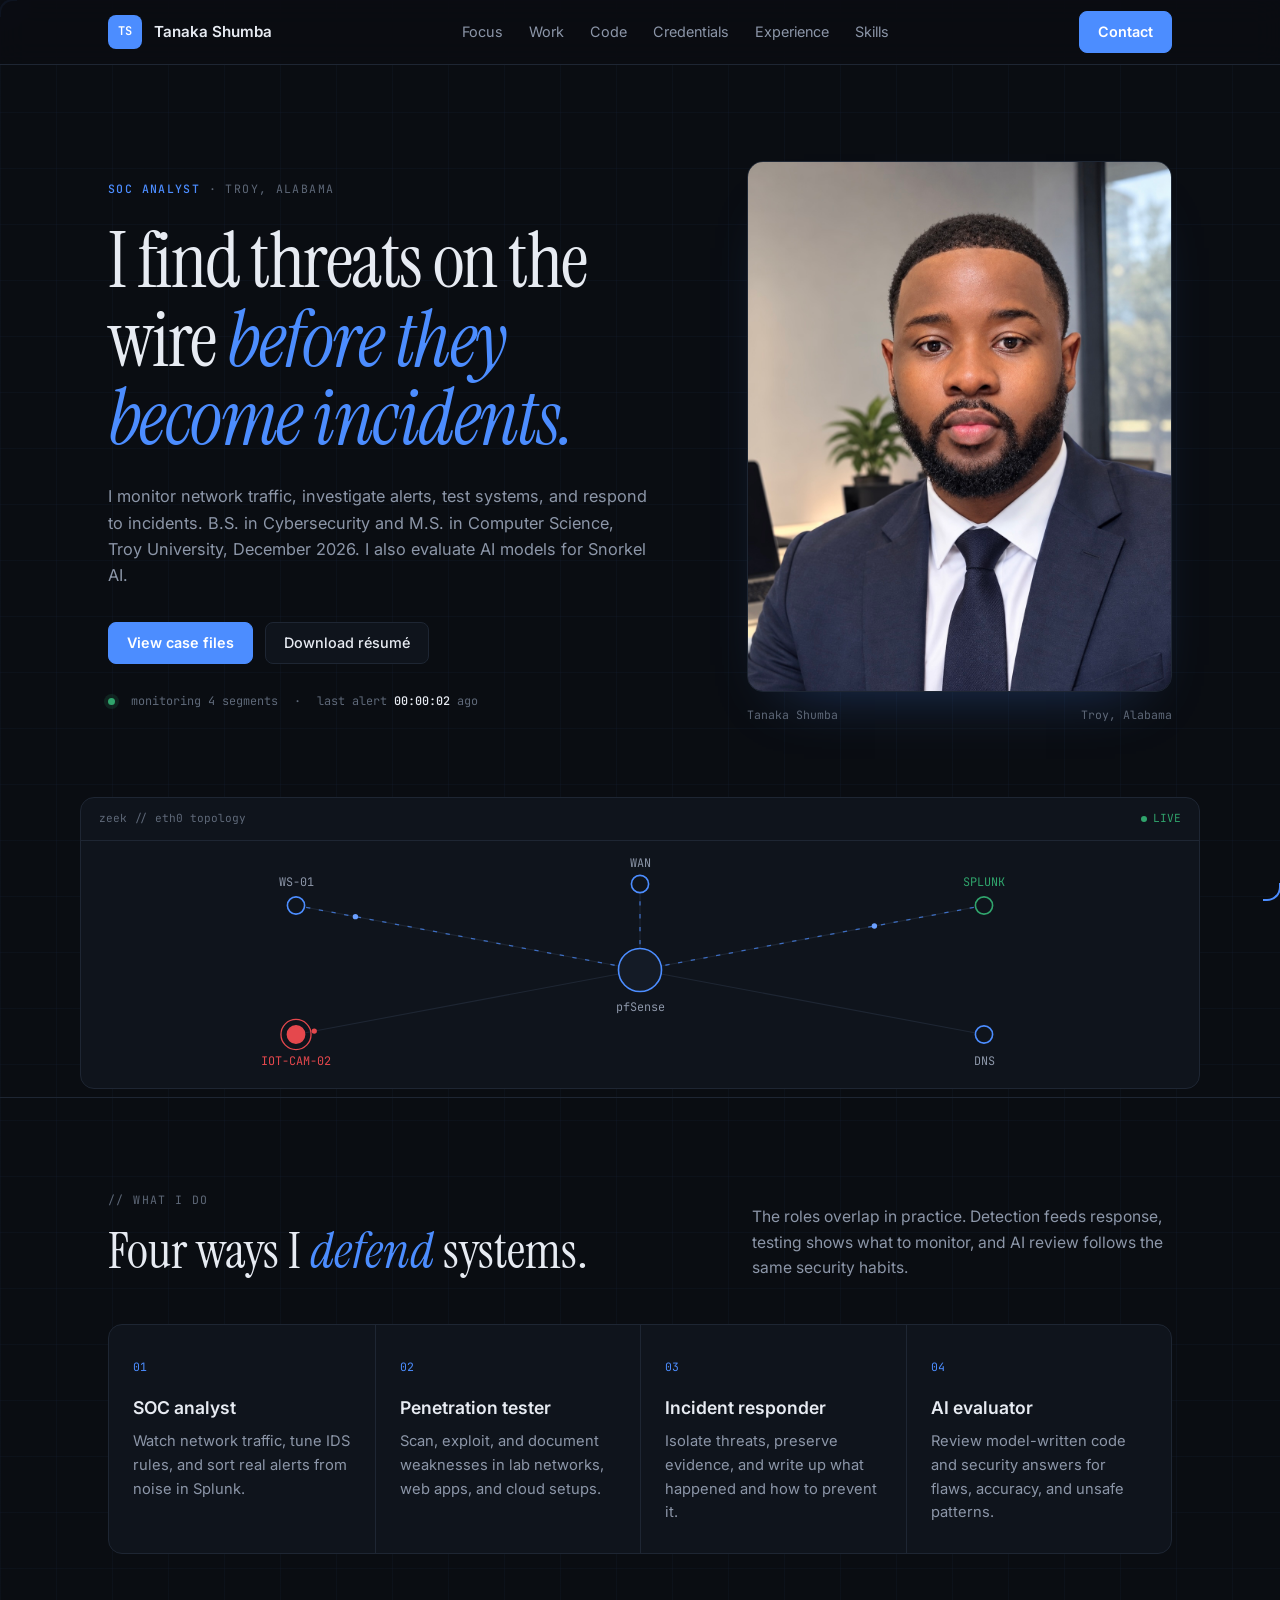
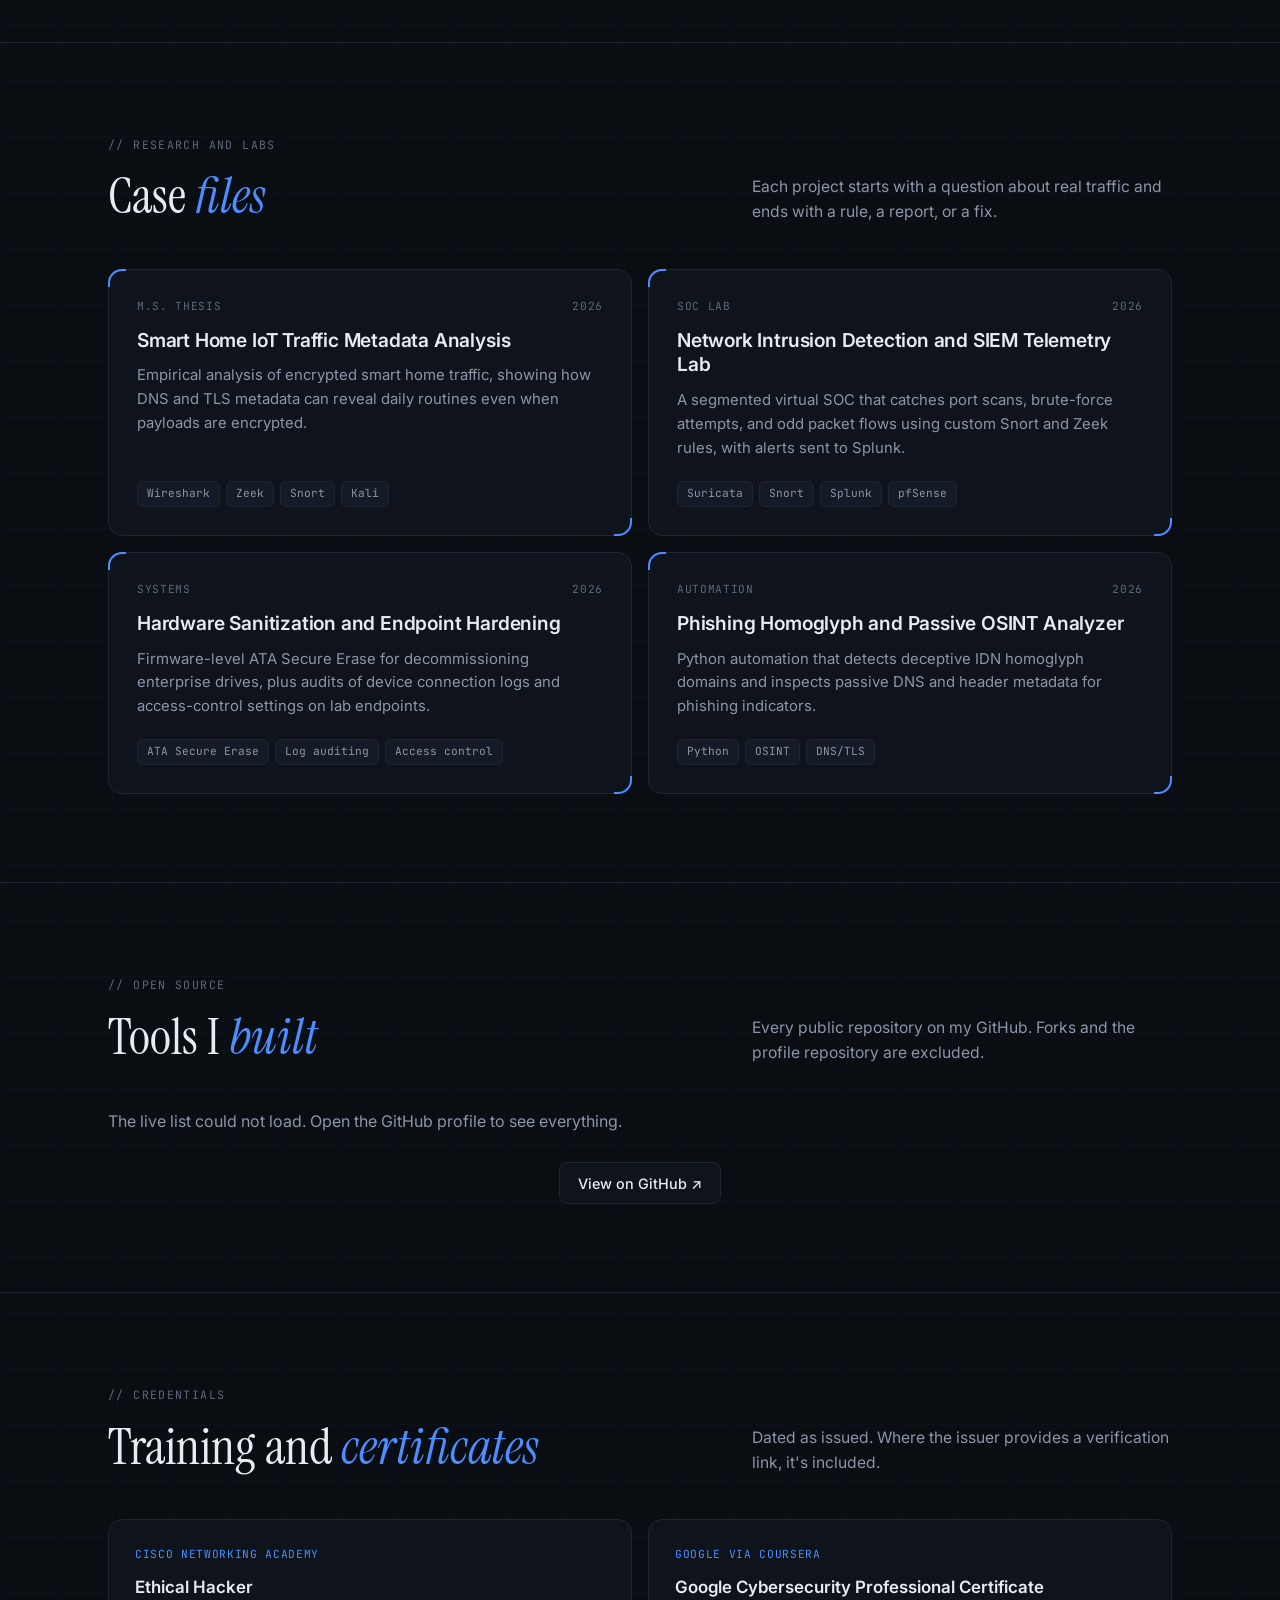
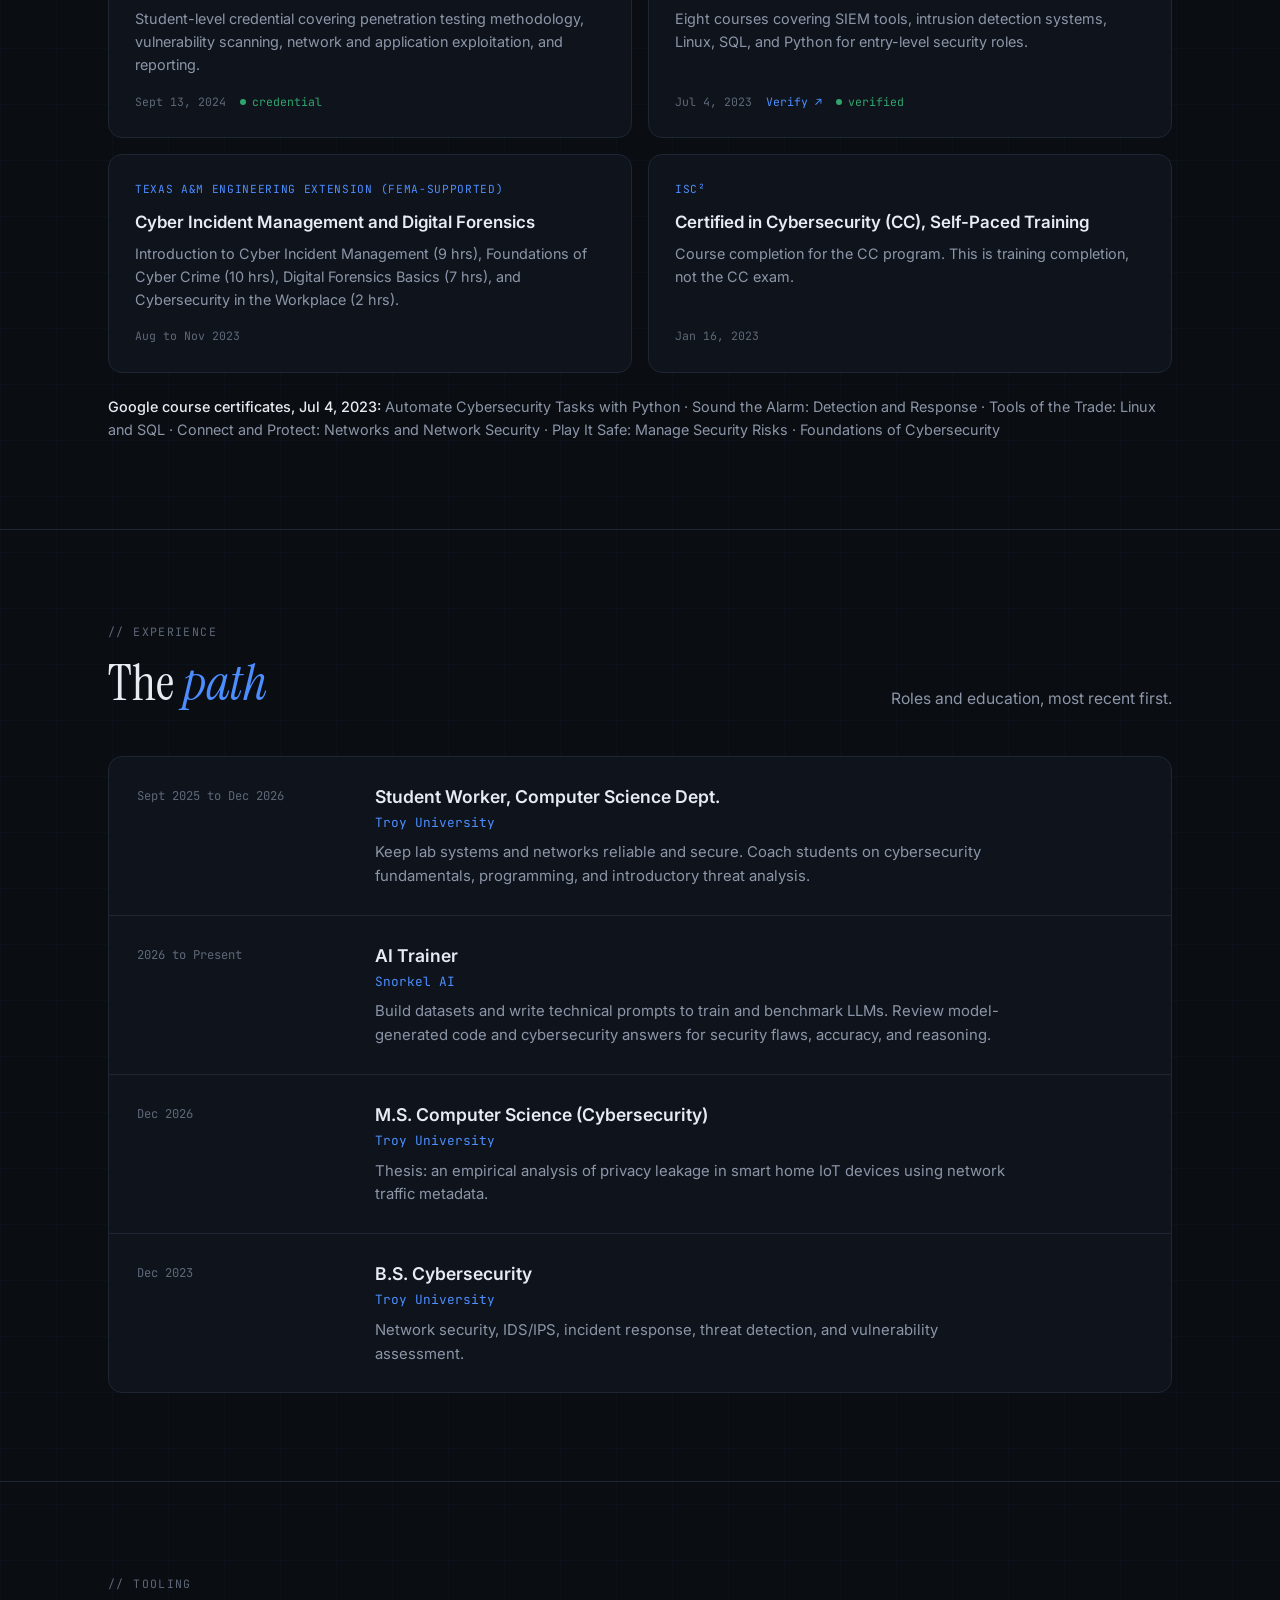
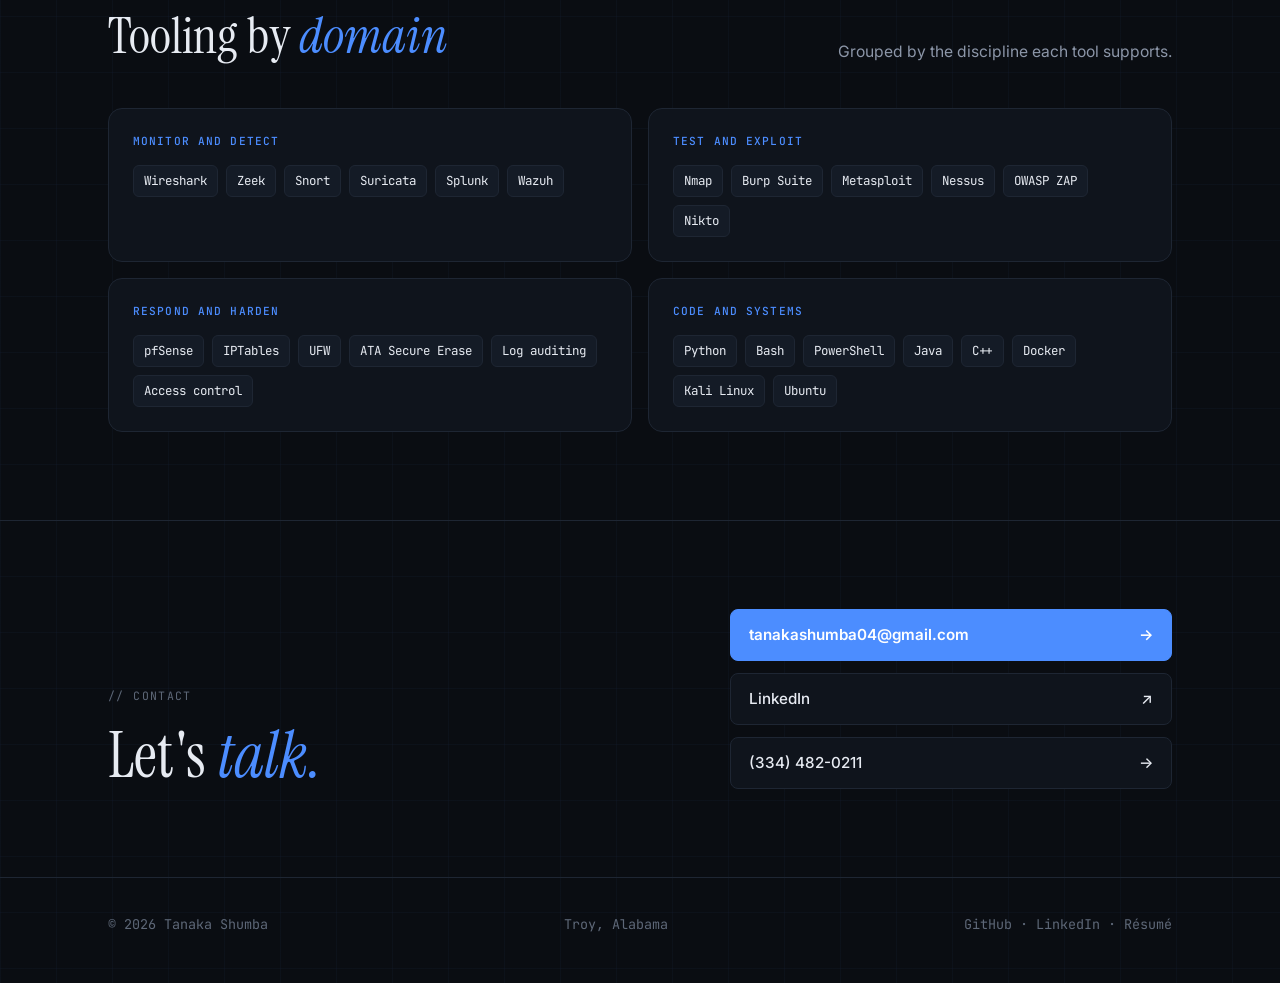
==== commit 4e2b045c: "Update styles and text in index.html" ====
--- a/index.html
+++ b/index.html
@@ -10,18 +10,18 @@
 <link href="https://fonts.googleapis.com/css2?family=Inter:wght@400;500;600&family=Instrument+Serif:ital@0;1&family=JetBrains+Mono:wght@400;500&display=swap" rel="stylesheet">
 <style>
 :root{
-  --bg:#070B14; --panel:#0C1322; --panel2:#111A2D; --line:#1B2740;
-  --text:#E6ECFA; --muted:#8A97B5; --dim:#5C6A88;
-  --accent:#3D6BFF; --accent-hover:#5A82FF; --accent-soft:#1E2F66;
-  --red:#FF5C5C; --green:#3DDC97;
+  --bg:#0A0D12; --panel:#0F141C; --panel2:#141B26; --line:#1E2633;
+  --text:#E7EBF2; --muted:#8C96A8; --dim:#5E6878;
+  --accent:#4C8DFF; --accent-hover:#6BA0FF; --accent-soft:#1F3358;
+  --red:#E5484D; --green:#30A46C;
 }
 *{box-sizing:border-box;margin:0;padding:0}
 html{scroll-behavior:smooth;scroll-padding-top:88px}
 body{
   background-color:var(--bg);
   background-image:
-    linear-gradient(rgba(61,107,255,.05) 1px,transparent 1px),
-    linear-gradient(90deg,rgba(61,107,255,.05) 1px,transparent 1px);
+    linear-gradient(rgba(76,141,255,.035) 1px,transparent 1px),
+    linear-gradient(90deg,rgba(76,141,255,.035) 1px,transparent 1px);
   background-size:56px 56px;
   color:var(--text);font-family:Inter,system-ui,sans-serif;font-size:16px;line-height:1.6;-webkit-font-smoothing:antialiased;
 }
@@ -34,7 +34,7 @@
 :focus-visible{outline:2px solid var(--accent);outline-offset:3px;border-radius:4px}
 
 /* Header */
-header{position:sticky;top:0;z-index:50;background:rgba(7,11,20,.88);backdrop-filter:blur(14px);-webkit-backdrop-filter:blur(14px);border-bottom:1px solid var(--line)}
+header{position:sticky;top:0;z-index:50;background:rgba(10,13,18,.9);backdrop-filter:blur(14px);-webkit-backdrop-filter:blur(14px);border-bottom:1px solid var(--line)}
 .bar{height:64px;display:flex;align-items:center;justify-content:space-between;gap:16px}
 .brand{display:flex;align-items:center;gap:12px;font-weight:600;font-size:.95rem}
 .mark{width:34px;height:34px;border-radius:8px;background:var(--accent);color:#fff;display:grid;place-items:center;font-family:'JetBrains Mono',monospace;font-size:.75rem;font-weight:600}
@@ -55,11 +55,11 @@
 .lead{color:var(--muted);font-size:1.02rem;max-width:540px}
 .actions{display:flex;gap:12px;margin-top:34px;flex-wrap:wrap}
 .status{margin-top:28px;display:flex;flex-wrap:wrap;gap:10px 16px;align-items:center;font-family:'JetBrains Mono',monospace;font-size:.74rem;color:var(--dim)}
-.status .dot{width:7px;height:7px;border-radius:50%;background:var(--green);box-shadow:0 0 0 4px rgba(61,220,151,.15);animation:blink 1.6s ease-in-out infinite}
+.status .dot{width:7px;height:7px;border-radius:50%;background:var(--green);box-shadow:0 0 0 4px rgba(48,164,108,.15);animation:blink 1.6s ease-in-out infinite}
 .status b{color:var(--text);font-weight:500}
 
 /* Portrait */
-.portrait .frame{aspect-ratio:4/5;border-radius:16px;overflow:hidden;border:1px solid var(--line);background:var(--panel);box-shadow:0 30px 60px -30px rgba(61,107,255,.35)}
+.portrait .frame{aspect-ratio:4/5;border-radius:16px;overflow:hidden;border:1px solid var(--line);background:var(--panel);box-shadow:0 30px 60px -36px rgba(76,141,255,.35)}
 .portrait img{width:100%;height:100%;object-fit:cover;object-position:center top}
 .portrait .initials{display:none;height:100%;place-items:center;font-family:'Instrument Serif',serif;font-size:6rem;color:var(--dim)}
 .portrait .caption{margin-top:14px;display:flex;justify-content:space-between;font-family:'JetBrains Mono',monospace;font-size:.72rem;color:var(--dim)}
@@ -97,14 +97,14 @@
 /* Cards */
 .grid2{display:grid;grid-template-columns:repeat(2,1fr);gap:16px}
 .card{position:relative;background:var(--panel);border:1px solid var(--line);border-radius:14px;padding:28px;display:flex;flex-direction:column;gap:12px;transition:border-color .2s,box-shadow .2s}
-.card:hover{border-color:var(--accent-soft);box-shadow:0 14px 34px -20px rgba(61,107,255,.5)}
+.card:hover{border-color:var(--accent-soft);box-shadow:0 14px 34px -22px rgba(76,141,255,.45)}
 .card .top{display:flex;justify-content:space-between;gap:10px;font-family:'JetBrains Mono',monospace;font-size:.7rem;color:var(--dim);letter-spacing:.06em;text-transform:uppercase}
 .card h3{font-size:1.2rem;font-weight:600;line-height:1.3;letter-spacing:-.01em}
 .card p{color:var(--muted);font-size:.93rem}
 .tools{display:flex;flex-wrap:wrap;gap:6px;margin-top:auto;padding-top:8px}
 .tools span{font-family:'JetBrains Mono',monospace;font-size:.7rem;color:var(--muted);border:1px solid var(--line);border-radius:6px;padding:3px 9px;background:var(--panel2)}
 
-/* Scan-frame brackets on case study cards */
+/* Scan-frame brackets on case file cards */
 .frame::before,.frame::after{content:"";position:absolute;width:16px;height:16px;border:0 solid var(--accent);pointer-events:none;transition:width .25s,height .25s}
 .frame::before{top:-1px;left:-1px;border-top-width:2px;border-left-width:2px;border-top-left-radius:14px}
 .frame::after{bottom:-1px;right:-1px;border-bottom-width:2px;border-right-width:2px;border-bottom-right-radius:14px}
@@ -140,7 +140,7 @@
 .row .org{font-family:'JetBrains Mono',monospace;color:var(--accent);font-size:.8rem;margin:2px 0 8px}
 .row p{color:var(--muted);font-size:.93rem;max-width:640px}
 
-/* Toolkit */
+/* Tooling */
 .stack{display:grid;grid-template-columns:repeat(2,1fr);gap:16px;align-items:stretch}
 .box{background:var(--panel);border:1px solid var(--line);border-radius:14px;padding:24px;height:100%}
 .box h4{font-family:'JetBrains Mono',monospace;font-size:.7rem;letter-spacing:.1em;text-transform:uppercase;color:var(--accent);font-weight:500;margin-bottom:14px}
@@ -204,7 +204,7 @@
       <h1>I find threats on the wire <em>before they become incidents.</em></h1>
       <p class="lead">I monitor network traffic, investigate alerts, test systems, and respond to incidents. B.S. in Cybersecurity and M.S. in Computer Science, Troy University, December 2026. I also evaluate AI models for Snorkel AI.</p>
       <div class="actions">
-        <a class="btn btn-primary" href="#work">View case studies</a>
+        <a class="btn btn-primary" href="#work">View case files</a>
         <a class="btn" href="resume.pdf" download="Tanaka_Shumba_Resume.pdf">Download résumé</a>
       </div>
       <div class="status">
@@ -231,45 +231,40 @@
         <span class="live"><i></i>LIVE</span>
       </div>
       <svg class="map" viewBox="0 0 1040 230" role="img" aria-label="Network diagram: a pfSense hub monitoring five hosts. One camera is flagged with a live alert, and the SIEM node is healthy.">
-        <!-- links -->
-        <g stroke="#1B2740" stroke-width="1" fill="none">
+        <g stroke="#1E2633" stroke-width="1" fill="none">
           <path d="M520 120 L200 60"/>
           <path d="M520 120 L200 180"/>
           <path d="M520 120 L840 60"/>
           <path d="M520 120 L840 180"/>
           <path d="M520 120 L520 40"/>
         </g>
-        <!-- live traffic -->
-        <g stroke="#3D6BFF" stroke-width="1.2" fill="none" opacity=".75" class="flow">
+        <g stroke="#4C8DFF" stroke-width="1.2" fill="none" opacity=".7" class="flow">
           <path d="M520 120 L200 60"/>
           <path d="M520 120 L840 60"/>
           <path d="M520 120 L520 40"/>
         </g>
-        <circle r="2.5" fill="#5A82FF"><animateMotion dur="2.8s" repeatCount="indefinite" path="M520 120 L200 60"/></circle>
-        <circle r="2.5" fill="#5A82FF"><animateMotion dur="3.4s" repeatCount="indefinite" path="M520 120 L840 60"/></circle>
-        <circle r="2.5" fill="#FF5C5C"><animateMotion dur="2.2s" repeatCount="indefinite" path="M200 180 L520 120"/></circle>
-
-        <!-- alert ring on the flagged camera -->
-        <circle cx="200" cy="180" r="14" fill="none" stroke="#FF5C5C" stroke-width="1.2" class="ring"/>
-
-        <!-- hub -->
-        <circle cx="520" cy="120" r="20" fill="#111A2D" stroke="#3D6BFF" stroke-width="1.5"/>
+        <circle r="2.5" fill="#6BA0FF"><animateMotion dur="2.8s" repeatCount="indefinite" path="M520 120 L200 60"/></circle>
+        <circle r="2.5" fill="#6BA0FF"><animateMotion dur="3.4s" repeatCount="indefinite" path="M520 120 L840 60"/></circle>
+        <circle r="2.5" fill="#E5484D"><animateMotion dur="2.2s" repeatCount="indefinite" path="M200 180 L520 120"/></circle>
+
+        <circle cx="200" cy="180" r="14" fill="none" stroke="#E5484D" stroke-width="1.2" class="ring"/>
+
+        <circle cx="520" cy="120" r="20" fill="#141B26" stroke="#4C8DFF" stroke-width="1.5"/>
         <text x="520" y="158" text-anchor="middle" class="lbl">pfSense</text>
 
-        <!-- hosts -->
-        <circle cx="200" cy="60" r="8" fill="#0C1322" stroke="#3D6BFF" stroke-width="1.5"/>
+        <circle cx="200" cy="60" r="8" fill="#0F141C" stroke="#4C8DFF" stroke-width="1.5"/>
         <text x="200" y="42" text-anchor="middle" class="lbl">WS-01</text>
 
-        <circle cx="200" cy="180" r="8" fill="#FF5C5C" stroke="#FF5C5C" stroke-width="1.5"/>
+        <circle cx="200" cy="180" r="8" fill="#E5484D" stroke="#E5484D" stroke-width="1.5"/>
         <text x="200" y="208" text-anchor="middle" class="lbl hot">IOT-CAM-02</text>
 
-        <circle cx="840" cy="60" r="8" fill="#0C1322" stroke="#3DDC97" stroke-width="1.5"/>
+        <circle cx="840" cy="60" r="8" fill="#0F141C" stroke="#30A46C" stroke-width="1.5"/>
         <text x="840" y="42" text-anchor="middle" class="lbl ok">SPLUNK</text>
 
-        <circle cx="840" cy="180" r="8" fill="#0C1322" stroke="#3D6BFF" stroke-width="1.5"/>
+        <circle cx="840" cy="180" r="8" fill="#0F141C" stroke="#4C8DFF" stroke-width="1.5"/>
         <text x="840" y="208" text-anchor="middle" class="lbl">DNS</text>
 
-        <circle cx="520" cy="40" r="8" fill="#0C1322" stroke="#3D6BFF" stroke-width="1.5"/>
+        <circle cx="520" cy="40" r="8" fill="#0F141C" stroke="#4C8DFF" stroke-width="1.5"/>
         <text x="520" y="24" text-anchor="middle" class="lbl">WAN</text>
       </svg>
     </figure>
@@ -293,7 +288,7 @@
   <section id="work">
     <div class="wrap">
       <div class="head">
-        <div><span class="eyebrow">// research and labs</span><h2>Selected <em>case studies</em></h2></div>
+        <div><span class="eyebrow">// research and labs</span><h2>Case <em>files</em></h2></div>
         <p>Each project starts with a question about real traffic and ends with a rule, a report, or a fix.</p>
       </div>
       <div class="grid2">
@@ -329,10 +324,10 @@
     <div class="wrap">
       <div class="head">
         <div><span class="eyebrow">// open source</span><h2>Tools I <em>built</em></h2></div>
-        <p>The six most recently updated repositories. Forks and profile repositories are excluded.</p>
+        <p>Every public repository on my GitHub. Forks and the profile repository are excluded.</p>
       </div>
       <div class="grid2" id="repos"></div>
-      <div class="repoMore"><a class="btn" id="repoAll" href="https://github.com/TanakaShumba?tab=repositories" target="_blank" rel="noopener">View all repositories on GitHub ↗</a></div>
+      <div class="repoMore"><a class="btn" id="repoAll" href="https://github.com/TanakaShumba?tab=repositories" target="_blank" rel="noopener">View on GitHub ↗</a></div>
     </div>
   </section>
 
@@ -390,8 +385,8 @@
   <section id="skills">
     <div class="wrap">
       <div class="head">
-        <div><span class="eyebrow">// toolkit</span><h2>Toolkit, <em>by function</em></h2></div>
-        <p>Grouped by what I use each tool for.</p>
+        <div><span class="eyebrow">// tooling</span><h2>Tooling by <em>domain</em></h2></div>
+        <p>Grouped by the discipline each tool supports.</p>
       </div>
       <div class="stack">
         <div class="box"><h4>Monitor and detect</h4><ul><li>Wireshark</li><li>Zeek</li><li>Snort</li><li>Suricata</li><li>Splunk</li><li>Wazuh</li></ul></div>
@@ -457,8 +452,8 @@
   setInterval(tick, 1000);
 })();
 
-// Live repositories: six most recently updated, forks and profile repos excluded.
-// Case study cards with data-repo="repo-name" link to that repo when it exists.
+// All public repositories, forks and profile repos excluded.
+// Case file cards with data-repo="repo-name" link to that repo when it exists.
 (function () {
   var user = 'TanakaShumba';
   var excluded = [user.toLowerCase(), (user + '.github.io').toLowerCase()];
@@ -478,9 +473,9 @@
         return !r.fork && excluded.indexOf(r.name.toLowerCase()) === -1;
       });
 
-      repoAll.textContent = 'View all ' + repos.length + ' repositories on GitHub ↗';
-
-      repos.slice(0, 6).forEach(function (r) {
+      repoAll.textContent = 'View all ' + repos.length + ' on GitHub ↗';
+
+      repos.forEach(function (r) {
         var a = document.createElement('a');
         a.className = 'card repo';
         a.href = r.html_url; a.target = '_blank'; a.rel = 'noopener';
@@ -522,7 +517,7 @@
       });
     })
     .catch(function () {
-      repoAll.textContent = 'View all repositories on GitHub ↗';
+      repoAll.textContent = 'View on GitHub ↗';
       var p = document.createElement('p');
       p.className = 'muted';
       p.textContent = 'The live list could not load. Open the GitHub profile to see everything.';
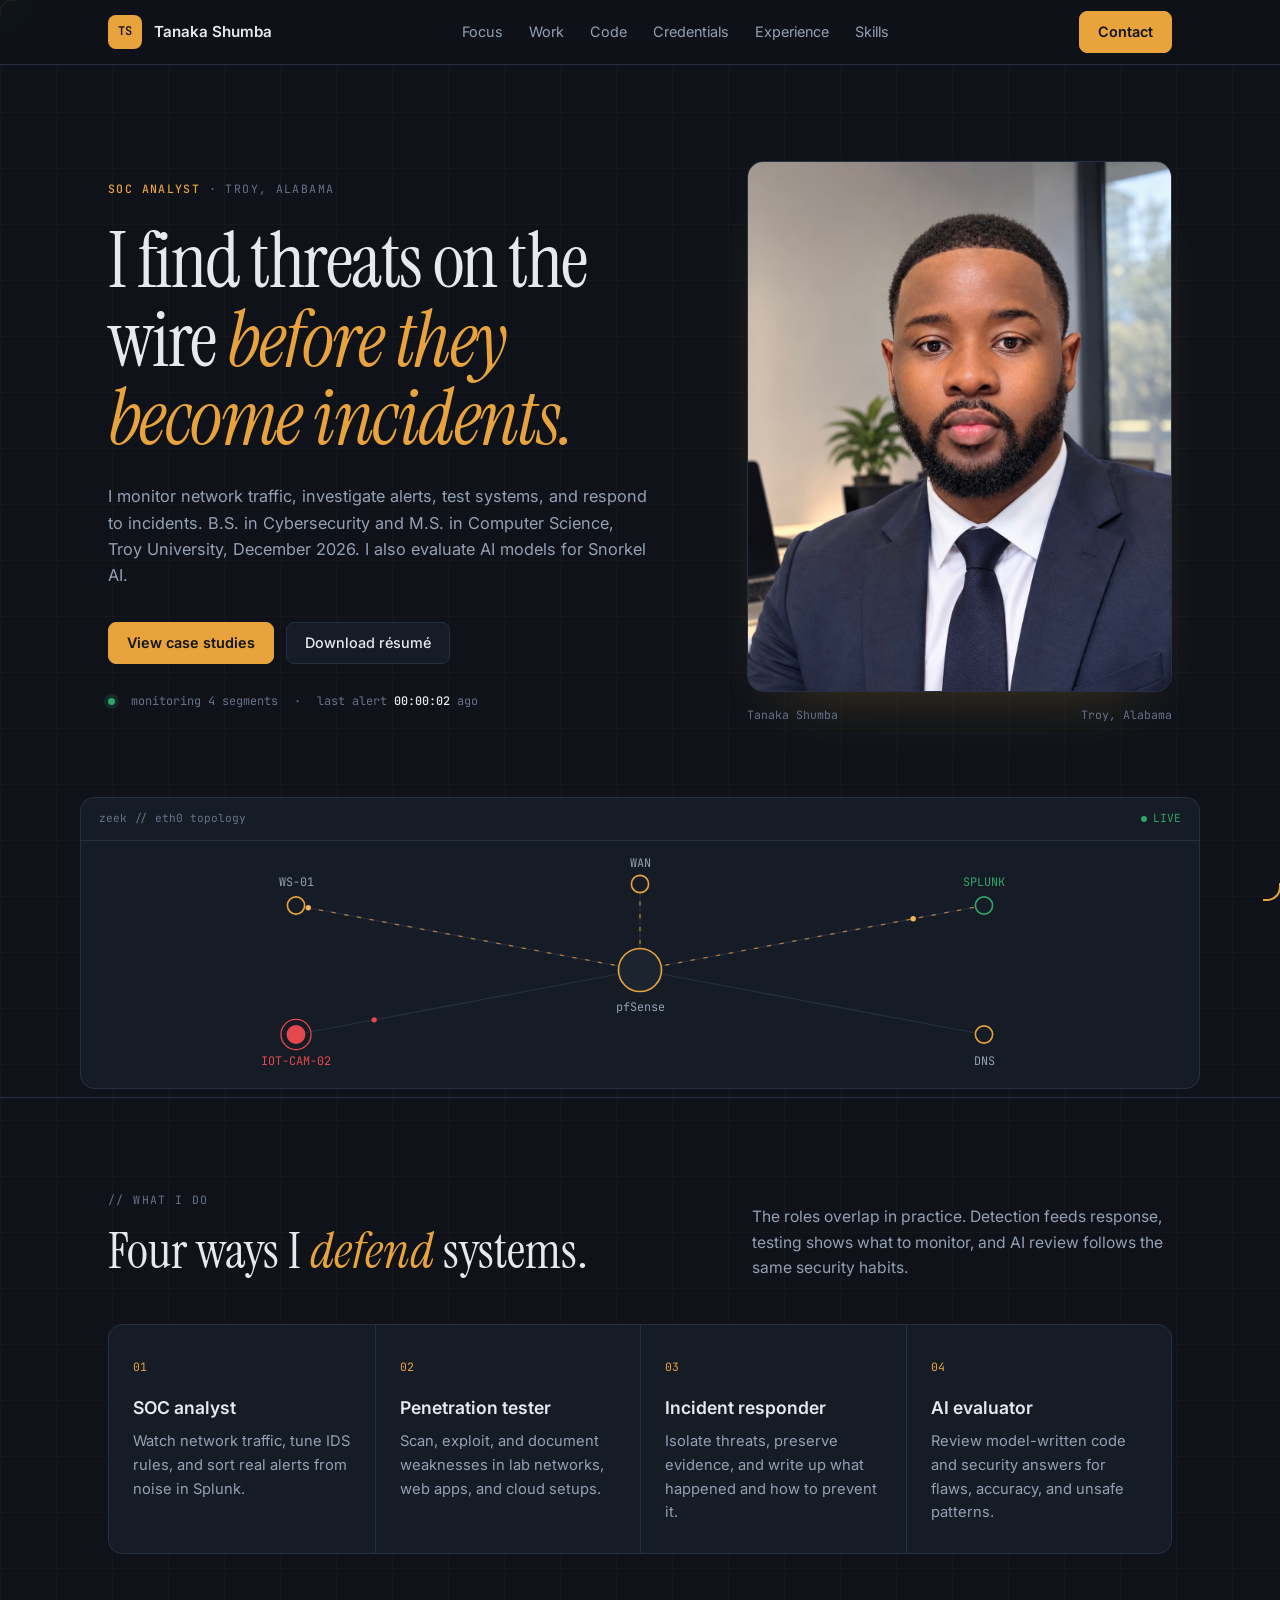
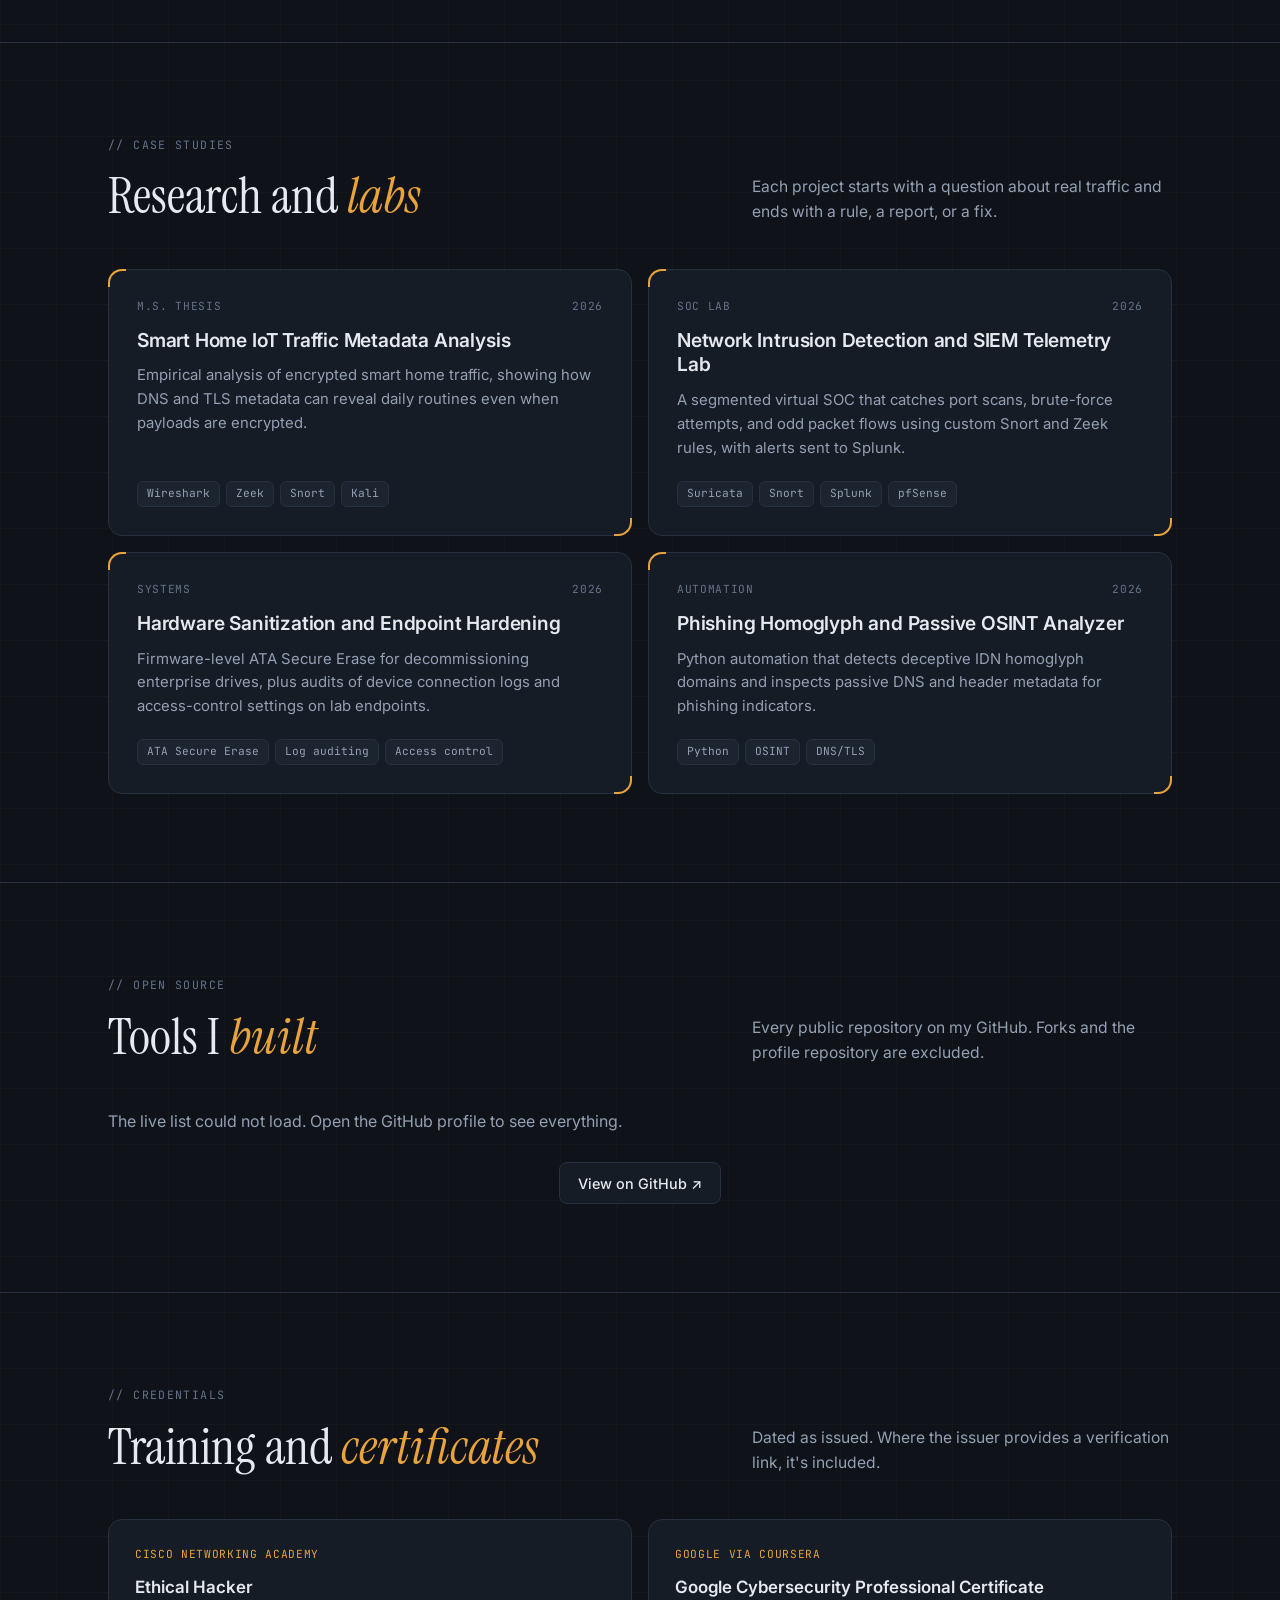
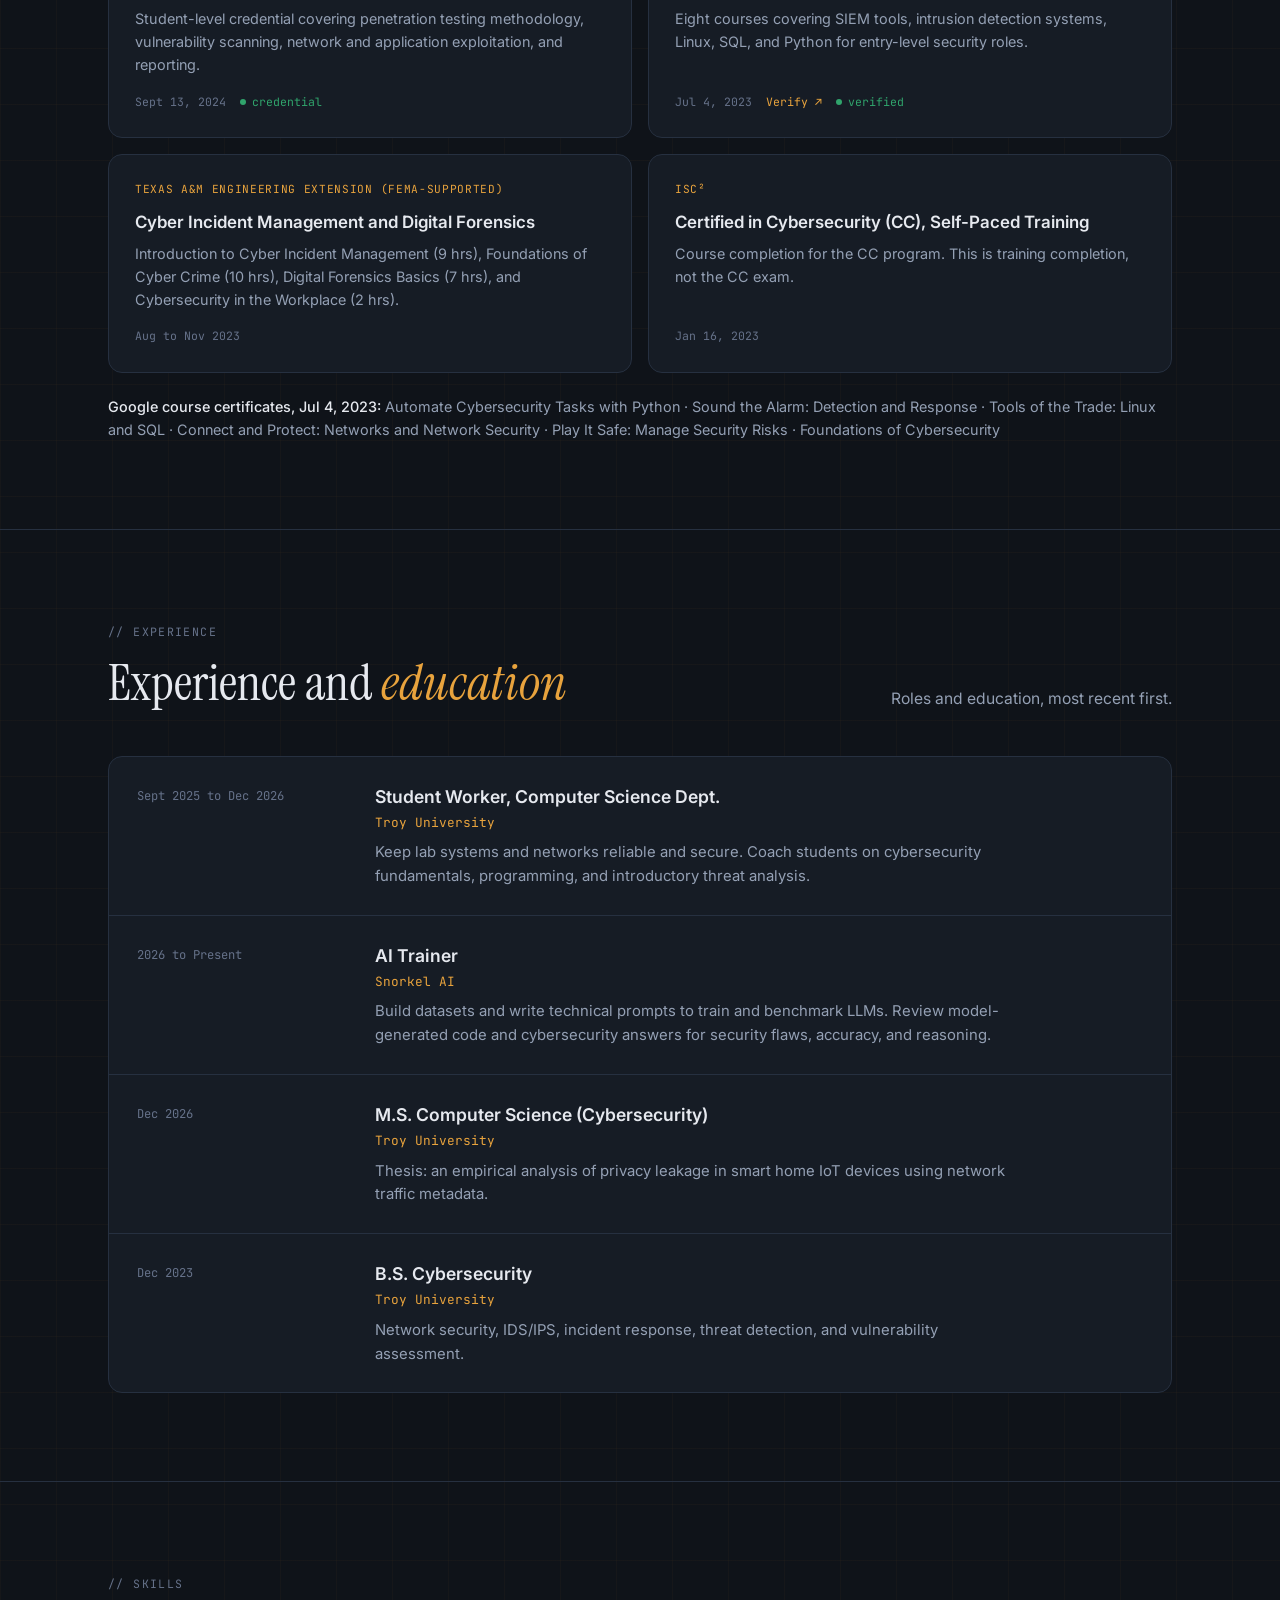
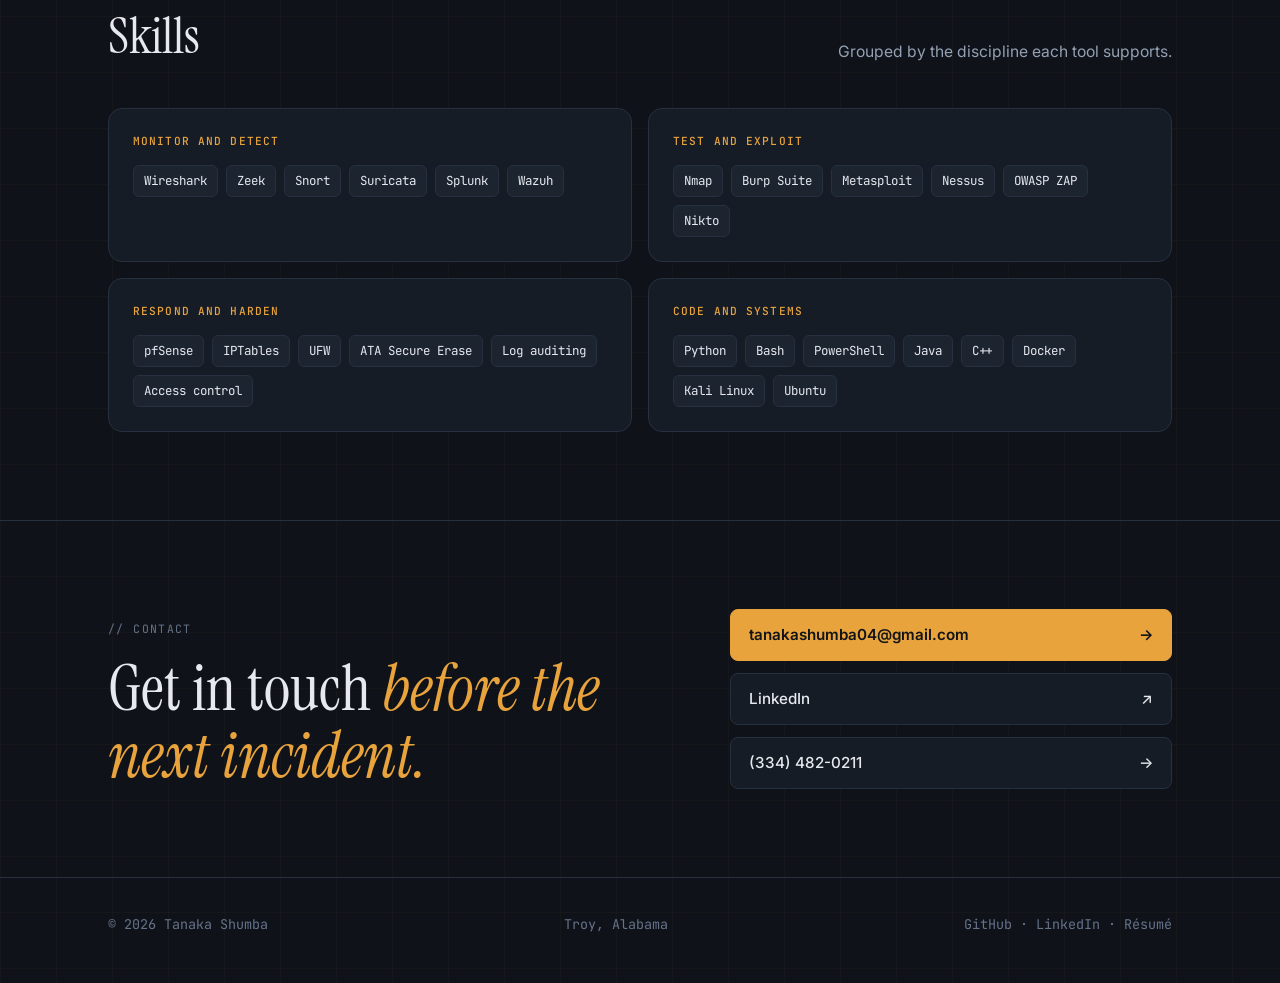
==== commit d0b4d0fe: "Revise color variables and update text labels Updated color scheme and text for improved aesthetics " ====
--- a/index.html
+++ b/index.html
@@ -10,9 +10,9 @@
 <link href="https://fonts.googleapis.com/css2?family=Inter:wght@400;500;600&family=Instrument+Serif:ital@0;1&family=JetBrains+Mono:wght@400;500&display=swap" rel="stylesheet">
 <style>
 :root{
-  --bg:#0A0D12; --panel:#0F141C; --panel2:#141B26; --line:#1E2633;
-  --text:#E7EBF2; --muted:#8C96A8; --dim:#5E6878;
-  --accent:#4C8DFF; --accent-hover:#6BA0FF; --accent-soft:#1F3358;
+  --bg:#0F1319; --panel:#161C25; --panel2:#1C2430; --line:#263040;
+  --text:#E6E9EF; --muted:#94A0B4; --dim:#66728A;
+  --accent:#E8A33D; --accent-hover:#F2B45A; --accent-soft:#5A4420; --accent-ink:#111418;
   --red:#E5484D; --green:#30A46C;
 }
 *{box-sizing:border-box;margin:0;padding:0}
@@ -20,8 +20,8 @@
 body{
   background-color:var(--bg);
   background-image:
-    linear-gradient(rgba(76,141,255,.035) 1px,transparent 1px),
-    linear-gradient(90deg,rgba(76,141,255,.035) 1px,transparent 1px);
+    linear-gradient(rgba(232,163,61,.03) 1px,transparent 1px),
+    linear-gradient(90deg,rgba(232,163,61,.03) 1px,transparent 1px);
   background-size:56px 56px;
   color:var(--text);font-family:Inter,system-ui,sans-serif;font-size:16px;line-height:1.6;-webkit-font-smoothing:antialiased;
 }
@@ -34,10 +34,10 @@
 :focus-visible{outline:2px solid var(--accent);outline-offset:3px;border-radius:4px}
 
 /* Header */
-header{position:sticky;top:0;z-index:50;background:rgba(10,13,18,.9);backdrop-filter:blur(14px);-webkit-backdrop-filter:blur(14px);border-bottom:1px solid var(--line)}
+header{position:sticky;top:0;z-index:50;background:rgba(15,19,25,.9);backdrop-filter:blur(14px);-webkit-backdrop-filter:blur(14px);border-bottom:1px solid var(--line)}
 .bar{height:64px;display:flex;align-items:center;justify-content:space-between;gap:16px}
 .brand{display:flex;align-items:center;gap:12px;font-weight:600;font-size:.95rem}
-.mark{width:34px;height:34px;border-radius:8px;background:var(--accent);color:#fff;display:grid;place-items:center;font-family:'JetBrains Mono',monospace;font-size:.75rem;font-weight:600}
+.mark{width:34px;height:34px;border-radius:8px;background:var(--accent);color:var(--accent-ink);display:grid;place-items:center;font-family:'JetBrains Mono',monospace;font-size:.75rem;font-weight:600}
 nav{display:flex;gap:26px;font-size:.9rem;color:var(--muted)}
 nav a:hover{color:var(--text)}
 .bar-right{display:flex;gap:10px;align-items:center}
@@ -46,7 +46,7 @@
 /* Buttons */
 .btn{display:inline-flex;align-items:center;gap:8px;height:42px;padding:0 18px;border-radius:8px;border:1px solid var(--line);background:var(--panel);font-size:.9rem;font-weight:500;color:var(--text);transition:border-color .2s,background .2s;white-space:nowrap}
 .btn:hover{border-color:var(--accent)}
-.btn-primary{background:var(--accent);border-color:var(--accent);color:#fff;font-weight:600}
+.btn-primary{background:var(--accent);border-color:var(--accent);color:var(--accent-ink);font-weight:600}
 .btn-primary:hover{background:var(--accent-hover);border-color:var(--accent-hover)}
 
 /* Hero */
@@ -59,7 +59,7 @@
 .status b{color:var(--text);font-weight:500}
 
 /* Portrait */
-.portrait .frame{aspect-ratio:4/5;border-radius:16px;overflow:hidden;border:1px solid var(--line);background:var(--panel);box-shadow:0 30px 60px -36px rgba(76,141,255,.35)}
+.portrait .frame{aspect-ratio:4/5;border-radius:16px;overflow:hidden;border:1px solid var(--line);background:var(--panel);box-shadow:0 30px 60px -36px rgba(232,163,61,.3)}
 .portrait img{width:100%;height:100%;object-fit:cover;object-position:center top}
 .portrait .initials{display:none;height:100%;place-items:center;font-family:'Instrument Serif',serif;font-size:6rem;color:var(--dim)}
 .portrait .caption{margin-top:14px;display:flex;justify-content:space-between;font-family:'JetBrains Mono',monospace;font-size:.72rem;color:var(--dim)}
@@ -97,14 +97,14 @@
 /* Cards */
 .grid2{display:grid;grid-template-columns:repeat(2,1fr);gap:16px}
 .card{position:relative;background:var(--panel);border:1px solid var(--line);border-radius:14px;padding:28px;display:flex;flex-direction:column;gap:12px;transition:border-color .2s,box-shadow .2s}
-.card:hover{border-color:var(--accent-soft);box-shadow:0 14px 34px -22px rgba(76,141,255,.45)}
+.card:hover{border-color:var(--accent-soft);box-shadow:0 14px 34px -22px rgba(232,163,61,.4)}
 .card .top{display:flex;justify-content:space-between;gap:10px;font-family:'JetBrains Mono',monospace;font-size:.7rem;color:var(--dim);letter-spacing:.06em;text-transform:uppercase}
 .card h3{font-size:1.2rem;font-weight:600;line-height:1.3;letter-spacing:-.01em}
 .card p{color:var(--muted);font-size:.93rem}
 .tools{display:flex;flex-wrap:wrap;gap:6px;margin-top:auto;padding-top:8px}
 .tools span{font-family:'JetBrains Mono',monospace;font-size:.7rem;color:var(--muted);border:1px solid var(--line);border-radius:6px;padding:3px 9px;background:var(--panel2)}
 
-/* Scan-frame brackets on case file cards */
+/* Scan-frame brackets on case study cards */
 .frame::before,.frame::after{content:"";position:absolute;width:16px;height:16px;border:0 solid var(--accent);pointer-events:none;transition:width .25s,height .25s}
 .frame::before{top:-1px;left:-1px;border-top-width:2px;border-left-width:2px;border-top-left-radius:14px}
 .frame::after{bottom:-1px;right:-1px;border-bottom-width:2px;border-right-width:2px;border-bottom-right-radius:14px}
@@ -140,7 +140,7 @@
 .row .org{font-family:'JetBrains Mono',monospace;color:var(--accent);font-size:.8rem;margin:2px 0 8px}
 .row p{color:var(--muted);font-size:.93rem;max-width:640px}
 
-/* Tooling */
+/* Skills */
 .stack{display:grid;grid-template-columns:repeat(2,1fr);gap:16px;align-items:stretch}
 .box{background:var(--panel);border:1px solid var(--line);border-radius:14px;padding:24px;height:100%}
 .box h4{font-family:'JetBrains Mono',monospace;font-size:.7rem;letter-spacing:.1em;text-transform:uppercase;color:var(--accent);font-weight:500;margin-bottom:14px}
@@ -204,7 +204,7 @@
       <h1>I find threats on the wire <em>before they become incidents.</em></h1>
       <p class="lead">I monitor network traffic, investigate alerts, test systems, and respond to incidents. B.S. in Cybersecurity and M.S. in Computer Science, Troy University, December 2026. I also evaluate AI models for Snorkel AI.</p>
       <div class="actions">
-        <a class="btn btn-primary" href="#work">View case files</a>
+        <a class="btn btn-primary" href="#work">View case studies</a>
         <a class="btn" href="resume.pdf" download="Tanaka_Shumba_Resume.pdf">Download résumé</a>
       </div>
       <div class="status">
@@ -231,40 +231,40 @@
         <span class="live"><i></i>LIVE</span>
       </div>
       <svg class="map" viewBox="0 0 1040 230" role="img" aria-label="Network diagram: a pfSense hub monitoring five hosts. One camera is flagged with a live alert, and the SIEM node is healthy.">
-        <g stroke="#1E2633" stroke-width="1" fill="none">
+        <g stroke="#263040" stroke-width="1" fill="none">
           <path d="M520 120 L200 60"/>
           <path d="M520 120 L200 180"/>
           <path d="M520 120 L840 60"/>
           <path d="M520 120 L840 180"/>
           <path d="M520 120 L520 40"/>
         </g>
-        <g stroke="#4C8DFF" stroke-width="1.2" fill="none" opacity=".7" class="flow">
+        <g stroke="#E8A33D" stroke-width="1.2" fill="none" opacity=".7" class="flow">
           <path d="M520 120 L200 60"/>
           <path d="M520 120 L840 60"/>
           <path d="M520 120 L520 40"/>
         </g>
-        <circle r="2.5" fill="#6BA0FF"><animateMotion dur="2.8s" repeatCount="indefinite" path="M520 120 L200 60"/></circle>
-        <circle r="2.5" fill="#6BA0FF"><animateMotion dur="3.4s" repeatCount="indefinite" path="M520 120 L840 60"/></circle>
+        <circle r="2.5" fill="#F2B45A"><animateMotion dur="2.8s" repeatCount="indefinite" path="M520 120 L200 60"/></circle>
+        <circle r="2.5" fill="#F2B45A"><animateMotion dur="3.4s" repeatCount="indefinite" path="M520 120 L840 60"/></circle>
         <circle r="2.5" fill="#E5484D"><animateMotion dur="2.2s" repeatCount="indefinite" path="M200 180 L520 120"/></circle>
 
         <circle cx="200" cy="180" r="14" fill="none" stroke="#E5484D" stroke-width="1.2" class="ring"/>
 
-        <circle cx="520" cy="120" r="20" fill="#141B26" stroke="#4C8DFF" stroke-width="1.5"/>
+        <circle cx="520" cy="120" r="20" fill="#1C2430" stroke="#E8A33D" stroke-width="1.5"/>
         <text x="520" y="158" text-anchor="middle" class="lbl">pfSense</text>
 
-        <circle cx="200" cy="60" r="8" fill="#0F141C" stroke="#4C8DFF" stroke-width="1.5"/>
+        <circle cx="200" cy="60" r="8" fill="#161C25" stroke="#E8A33D" stroke-width="1.5"/>
         <text x="200" y="42" text-anchor="middle" class="lbl">WS-01</text>
 
         <circle cx="200" cy="180" r="8" fill="#E5484D" stroke="#E5484D" stroke-width="1.5"/>
         <text x="200" y="208" text-anchor="middle" class="lbl hot">IOT-CAM-02</text>
 
-        <circle cx="840" cy="60" r="8" fill="#0F141C" stroke="#30A46C" stroke-width="1.5"/>
+        <circle cx="840" cy="60" r="8" fill="#161C25" stroke="#30A46C" stroke-width="1.5"/>
         <text x="840" y="42" text-anchor="middle" class="lbl ok">SPLUNK</text>
 
-        <circle cx="840" cy="180" r="8" fill="#0F141C" stroke="#4C8DFF" stroke-width="1.5"/>
+        <circle cx="840" cy="180" r="8" fill="#161C25" stroke="#E8A33D" stroke-width="1.5"/>
         <text x="840" y="208" text-anchor="middle" class="lbl">DNS</text>
 
-        <circle cx="520" cy="40" r="8" fill="#0F141C" stroke="#4C8DFF" stroke-width="1.5"/>
+        <circle cx="520" cy="40" r="8" fill="#161C25" stroke="#E8A33D" stroke-width="1.5"/>
         <text x="520" y="24" text-anchor="middle" class="lbl">WAN</text>
       </svg>
     </figure>
@@ -288,7 +288,7 @@
   <section id="work">
     <div class="wrap">
       <div class="head">
-        <div><span class="eyebrow">// research and labs</span><h2>Case <em>files</em></h2></div>
+        <div><span class="eyebrow">// case studies</span><h2>Research and <em>labs</em></h2></div>
         <p>Each project starts with a question about real traffic and ends with a rule, a report, or a fix.</p>
       </div>
       <div class="grid2">
@@ -370,7 +370,7 @@
   <section id="experience">
     <div class="wrap">
       <div class="head">
-        <div><span class="eyebrow">// experience</span><h2>The <em>path</em></h2></div>
+        <div><span class="eyebrow">// experience</span><h2>Experience and <em>education</em></h2></div>
         <p>Roles and education, most recent first.</p>
       </div>
       <div class="log">
@@ -385,7 +385,7 @@
   <section id="skills">
     <div class="wrap">
       <div class="head">
-        <div><span class="eyebrow">// tooling</span><h2>Tooling by <em>domain</em></h2></div>
+        <div><span class="eyebrow">// skills</span><h2>Skills</h2></div>
         <p>Grouped by the discipline each tool supports.</p>
       </div>
       <div class="stack">
@@ -401,7 +401,7 @@
     <div class="wrap contact">
       <div>
         <span class="eyebrow">// contact</span>
-        <h2>Let's <em>talk.</em></h2>
+        <h2>Get in touch <em>before the next incident.</em></h2>
       </div>
       <div class="contact-actions">
         <a class="btn btn-primary" href="mailto:tanakashumba04@gmail.com">tanakashumba04@gmail.com <span>→</span></a>
@@ -453,7 +453,7 @@
 })();
 
 // All public repositories, forks and profile repos excluded.
-// Case file cards with data-repo="repo-name" link to that repo when it exists.
+// Case study cards with data-repo="repo-name" link to that repo when it exists.
 (function () {
   var user = 'TanakaShumba';
   var excluded = [user.toLowerCase(), (user + '.github.io').toLowerCase()];
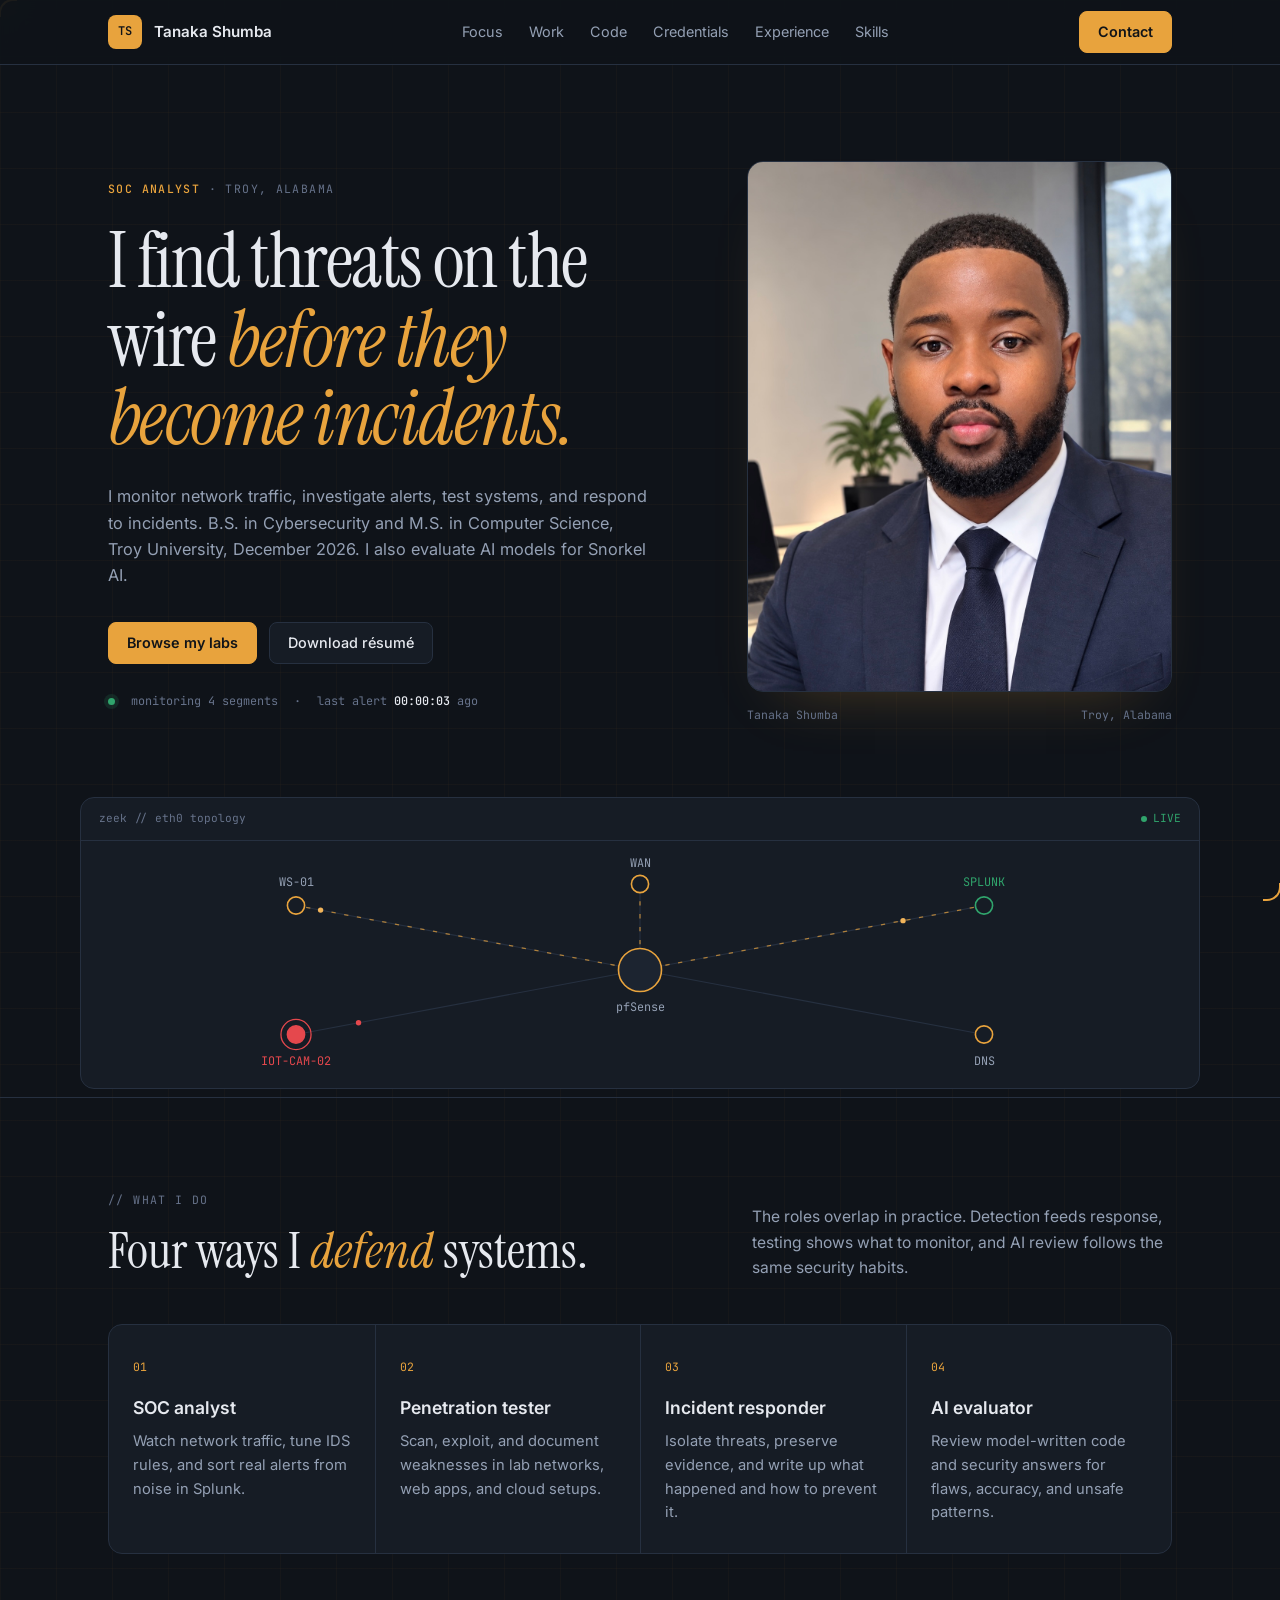
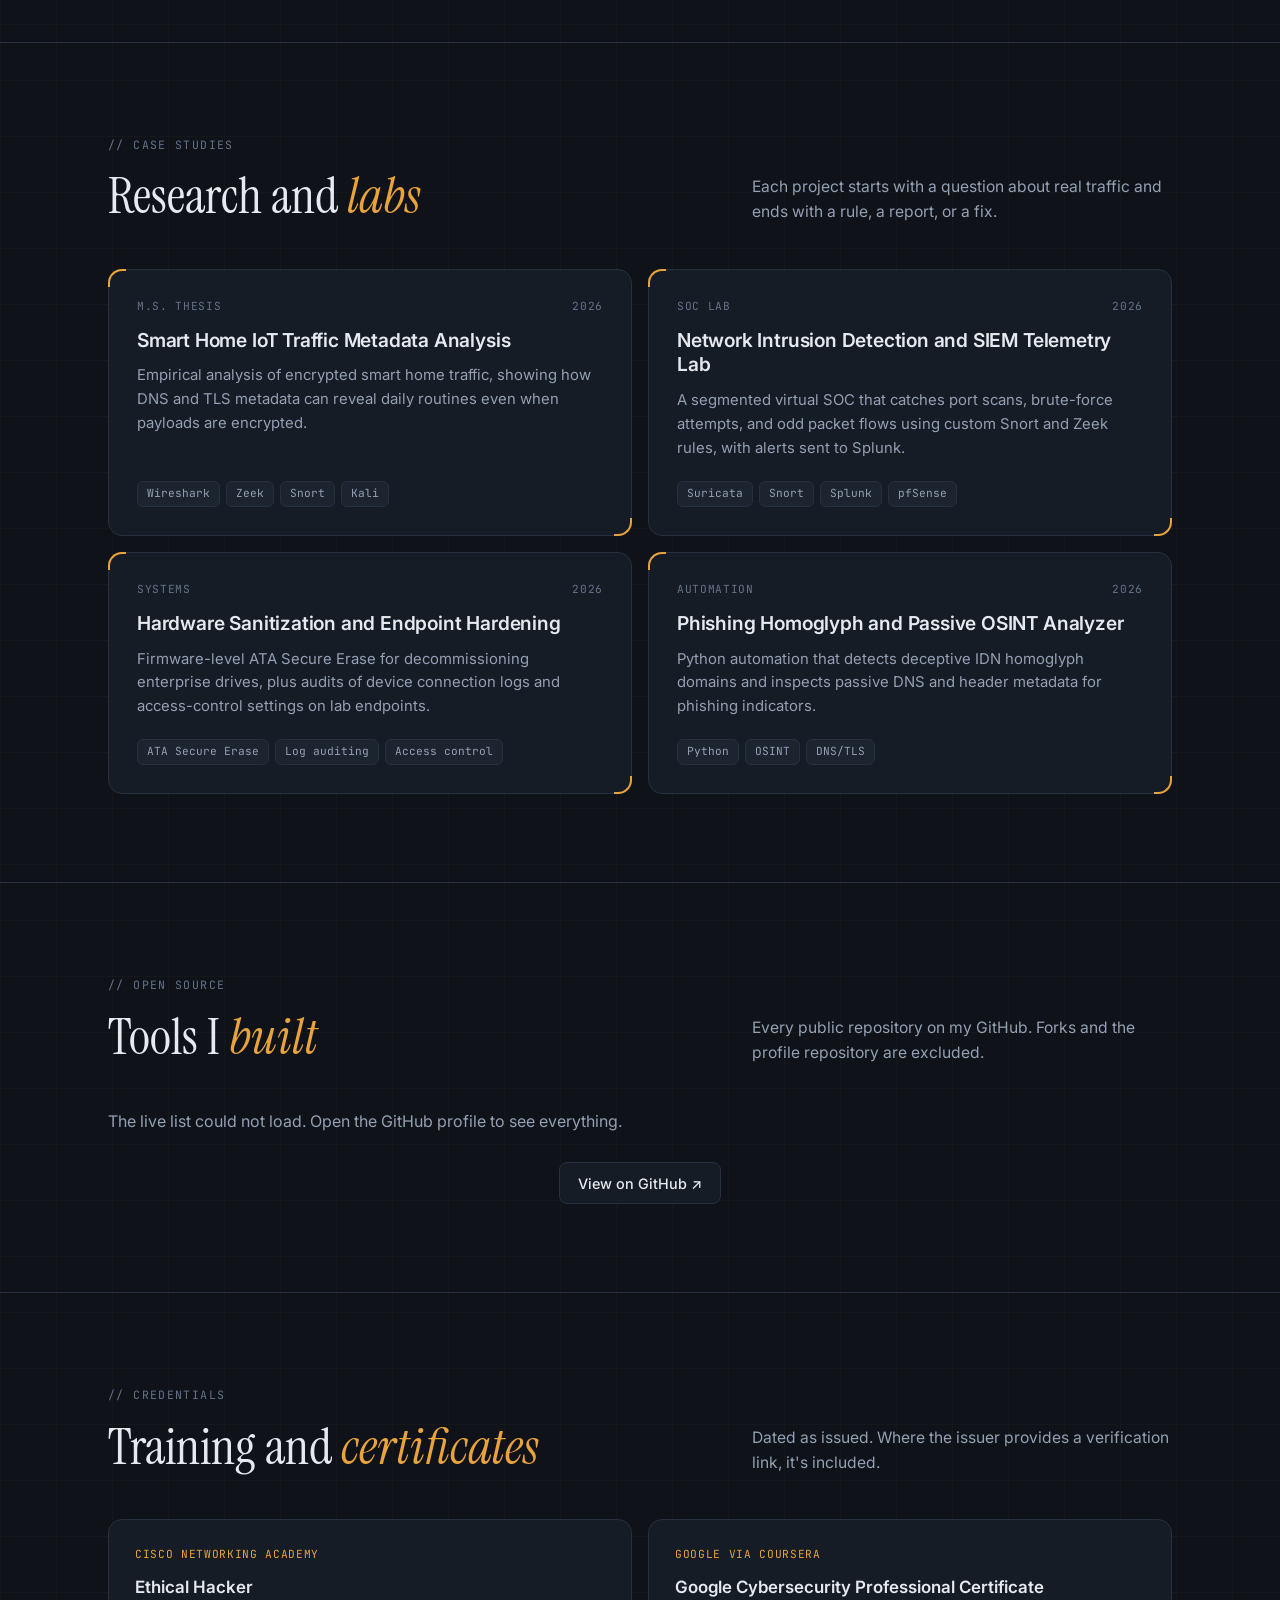
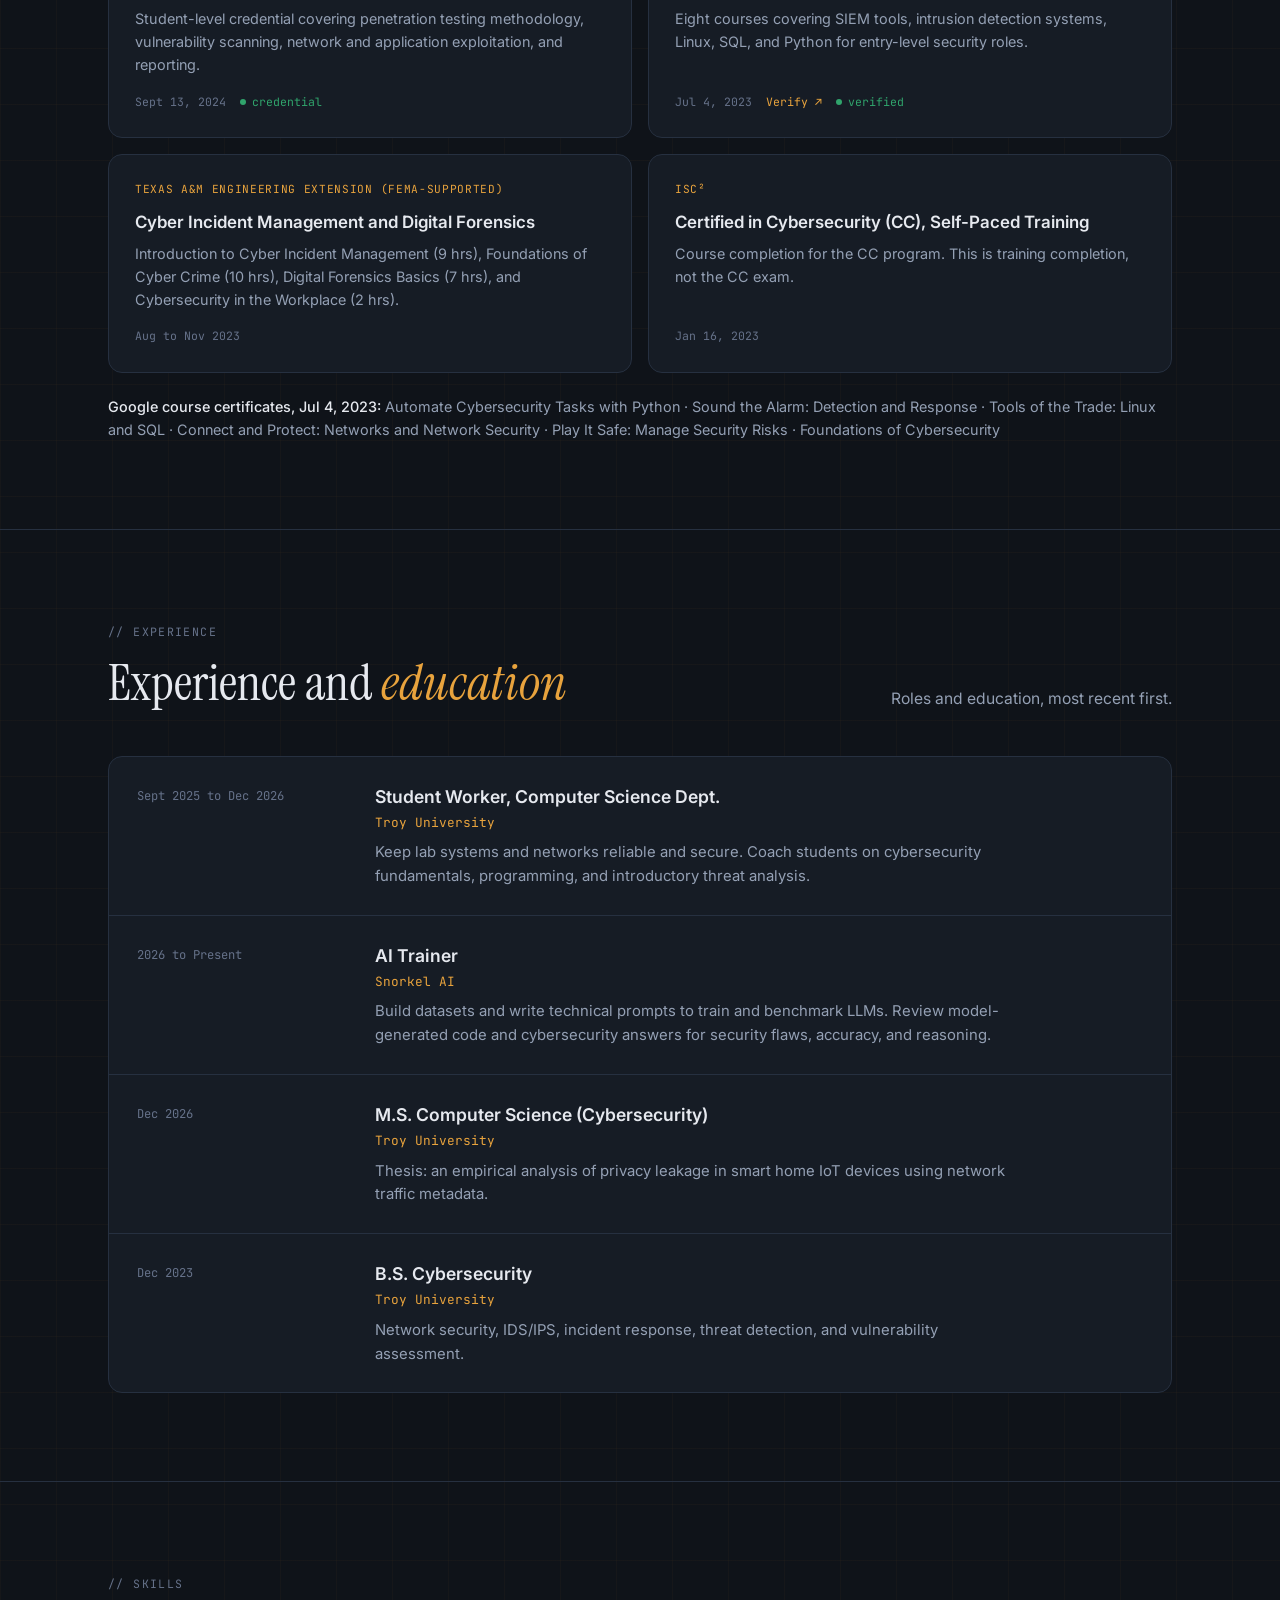
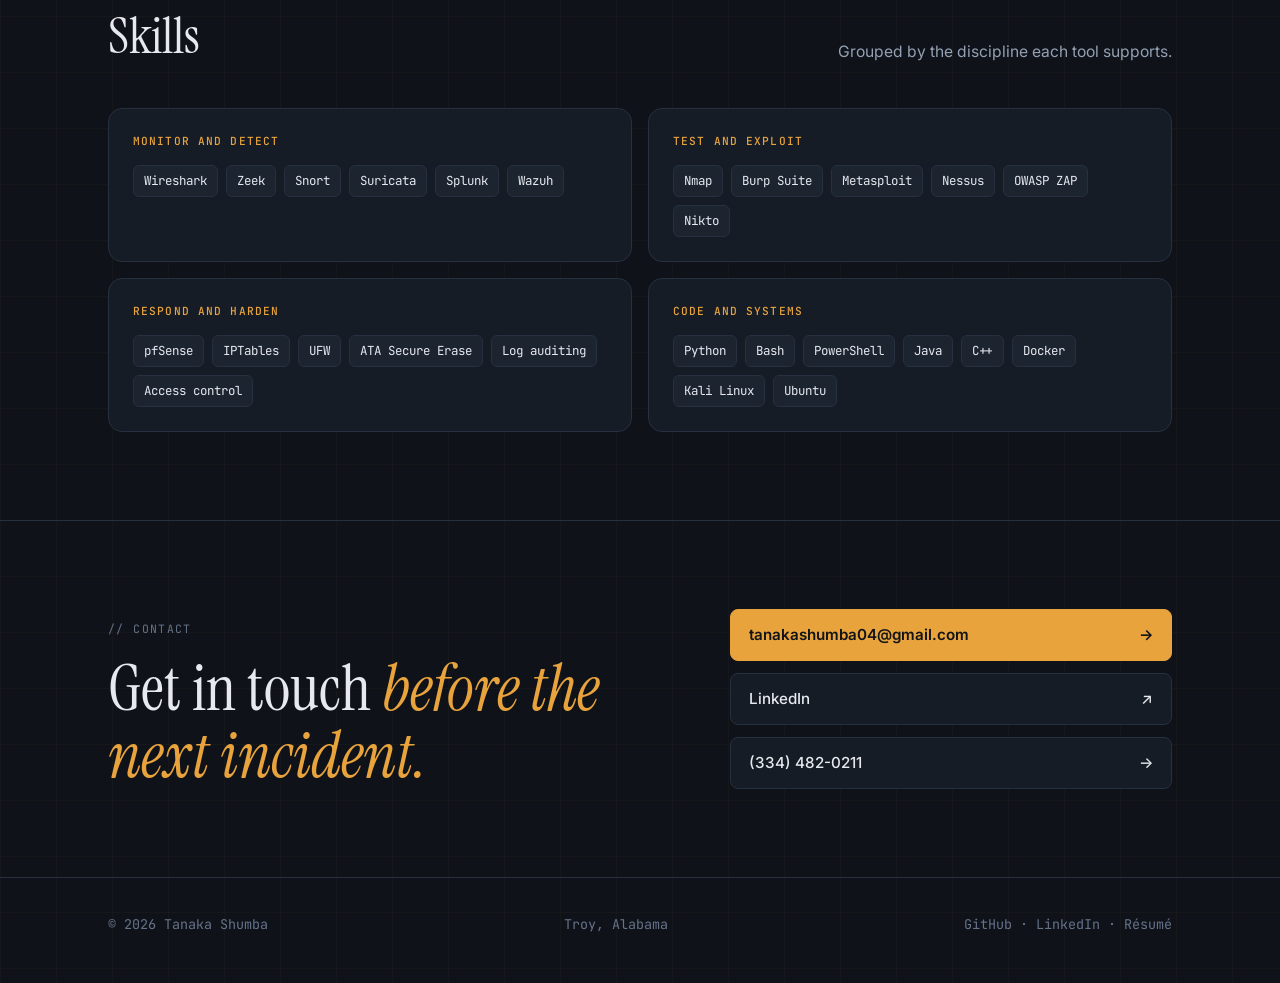
==== commit 5a6a8677: "Change button text from 'View case studies' to 'Browse my labs'" ====
--- a/index.html
+++ b/index.html
@@ -204,7 +204,7 @@
       <h1>I find threats on the wire <em>before they become incidents.</em></h1>
       <p class="lead">I monitor network traffic, investigate alerts, test systems, and respond to incidents. B.S. in Cybersecurity and M.S. in Computer Science, Troy University, December 2026. I also evaluate AI models for Snorkel AI.</p>
       <div class="actions">
-        <a class="btn btn-primary" href="#work">View case studies</a>
+        <a class="btn btn-primary" href="#work">Browse my labs</a>
         <a class="btn" href="resume.pdf" download="Tanaka_Shumba_Resume.pdf">Download résumé</a>
       </div>
       <div class="status">
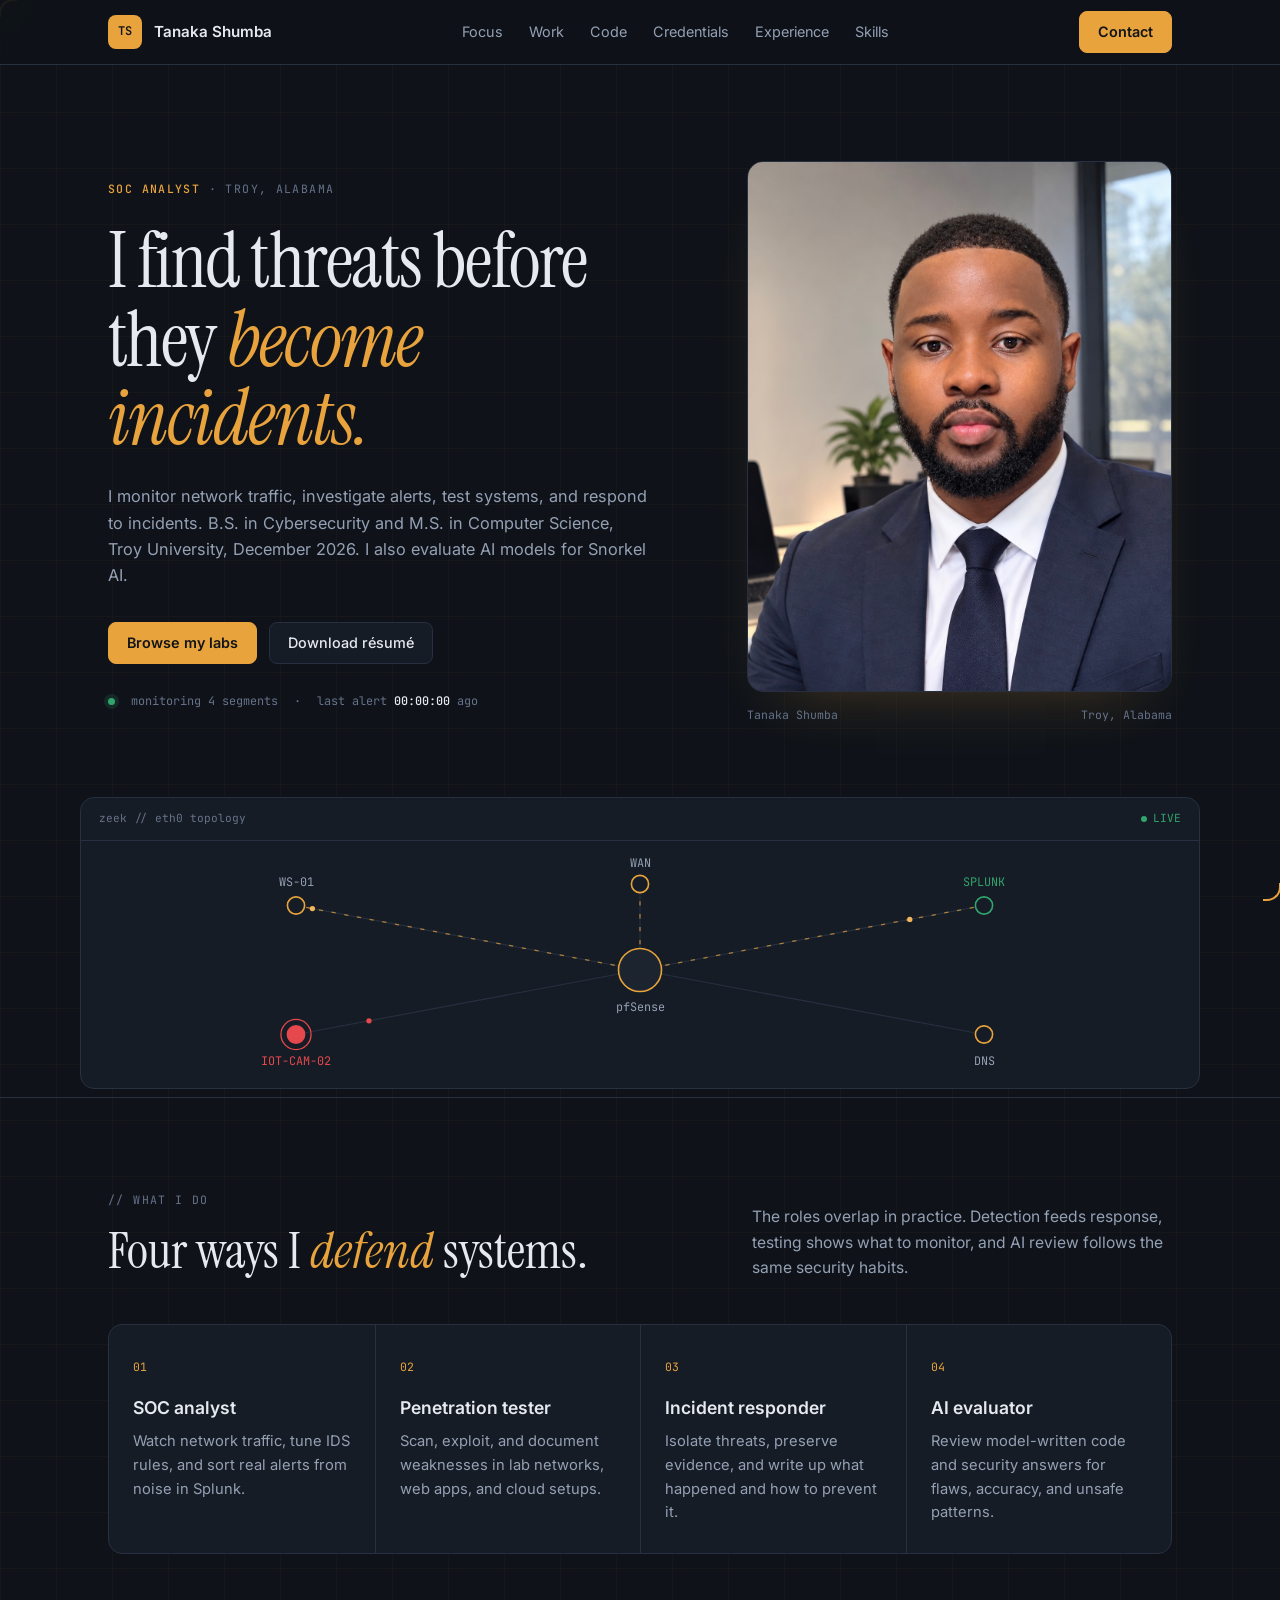
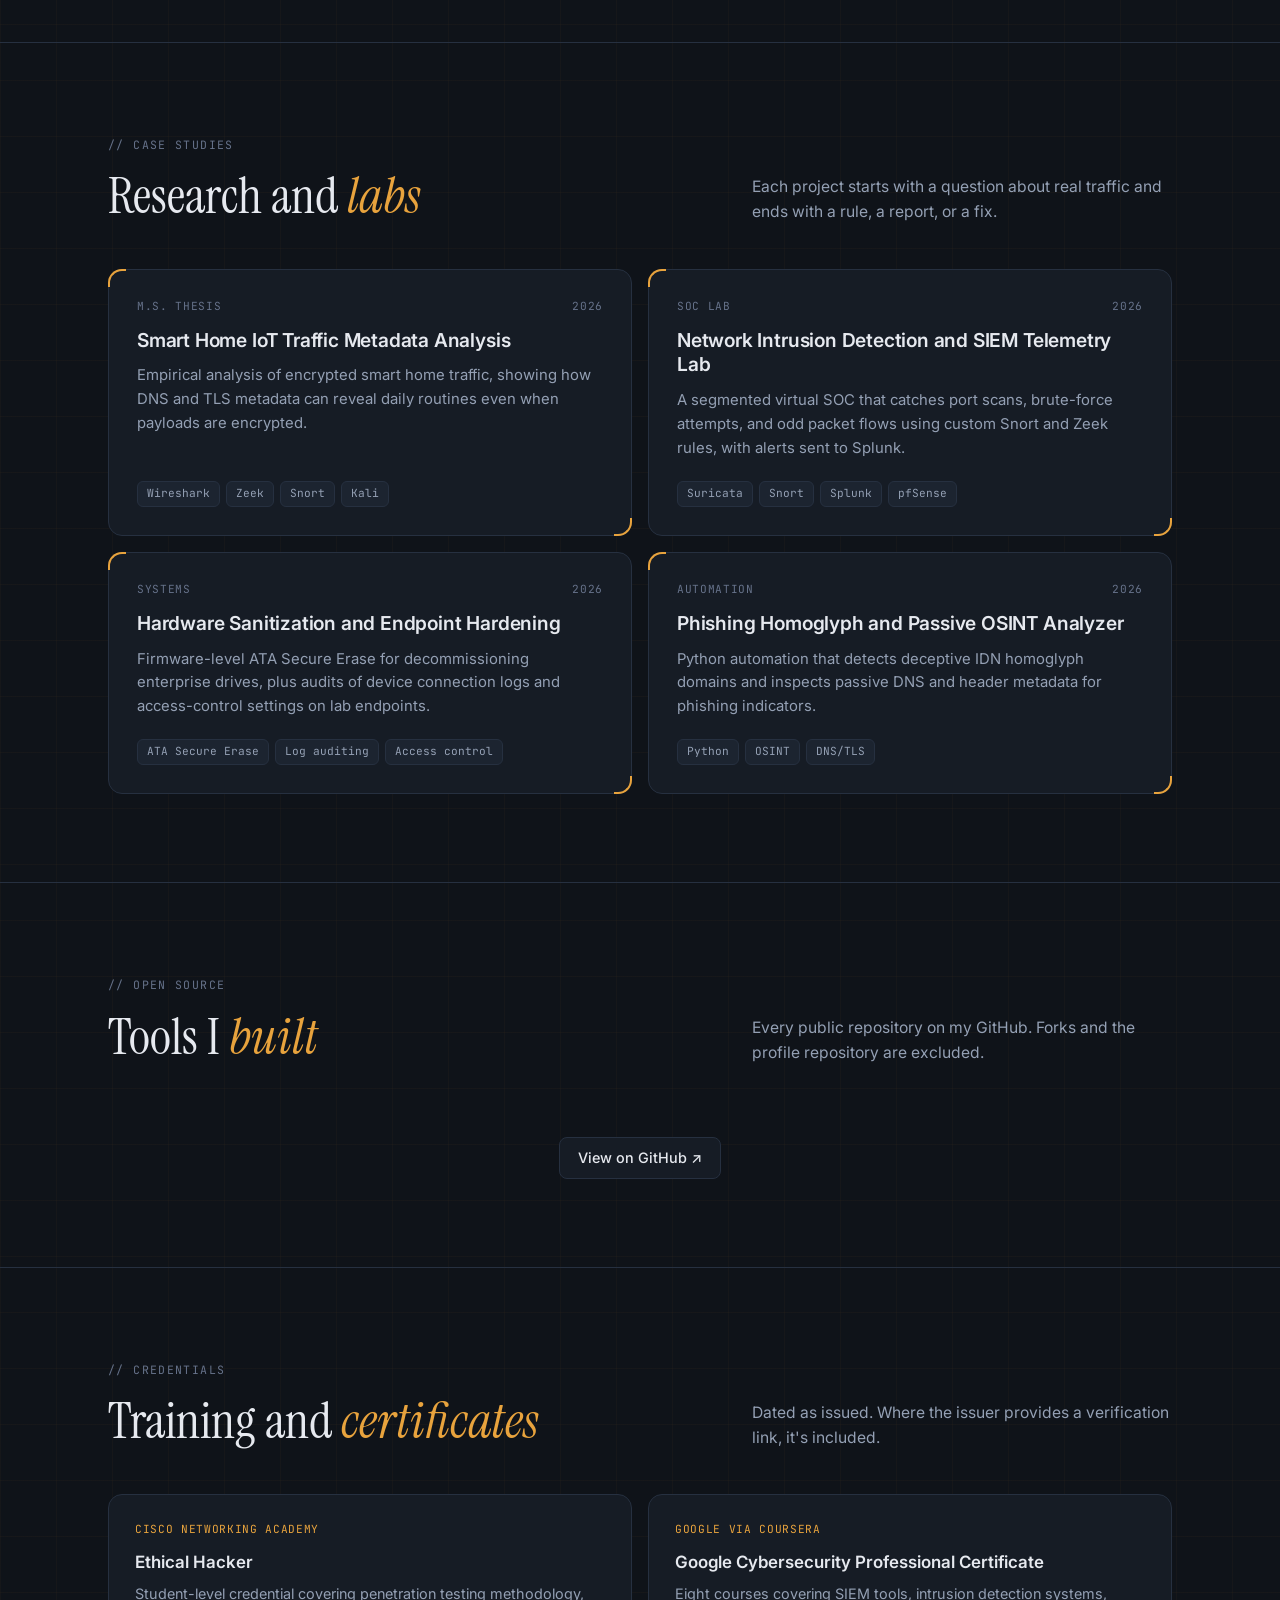
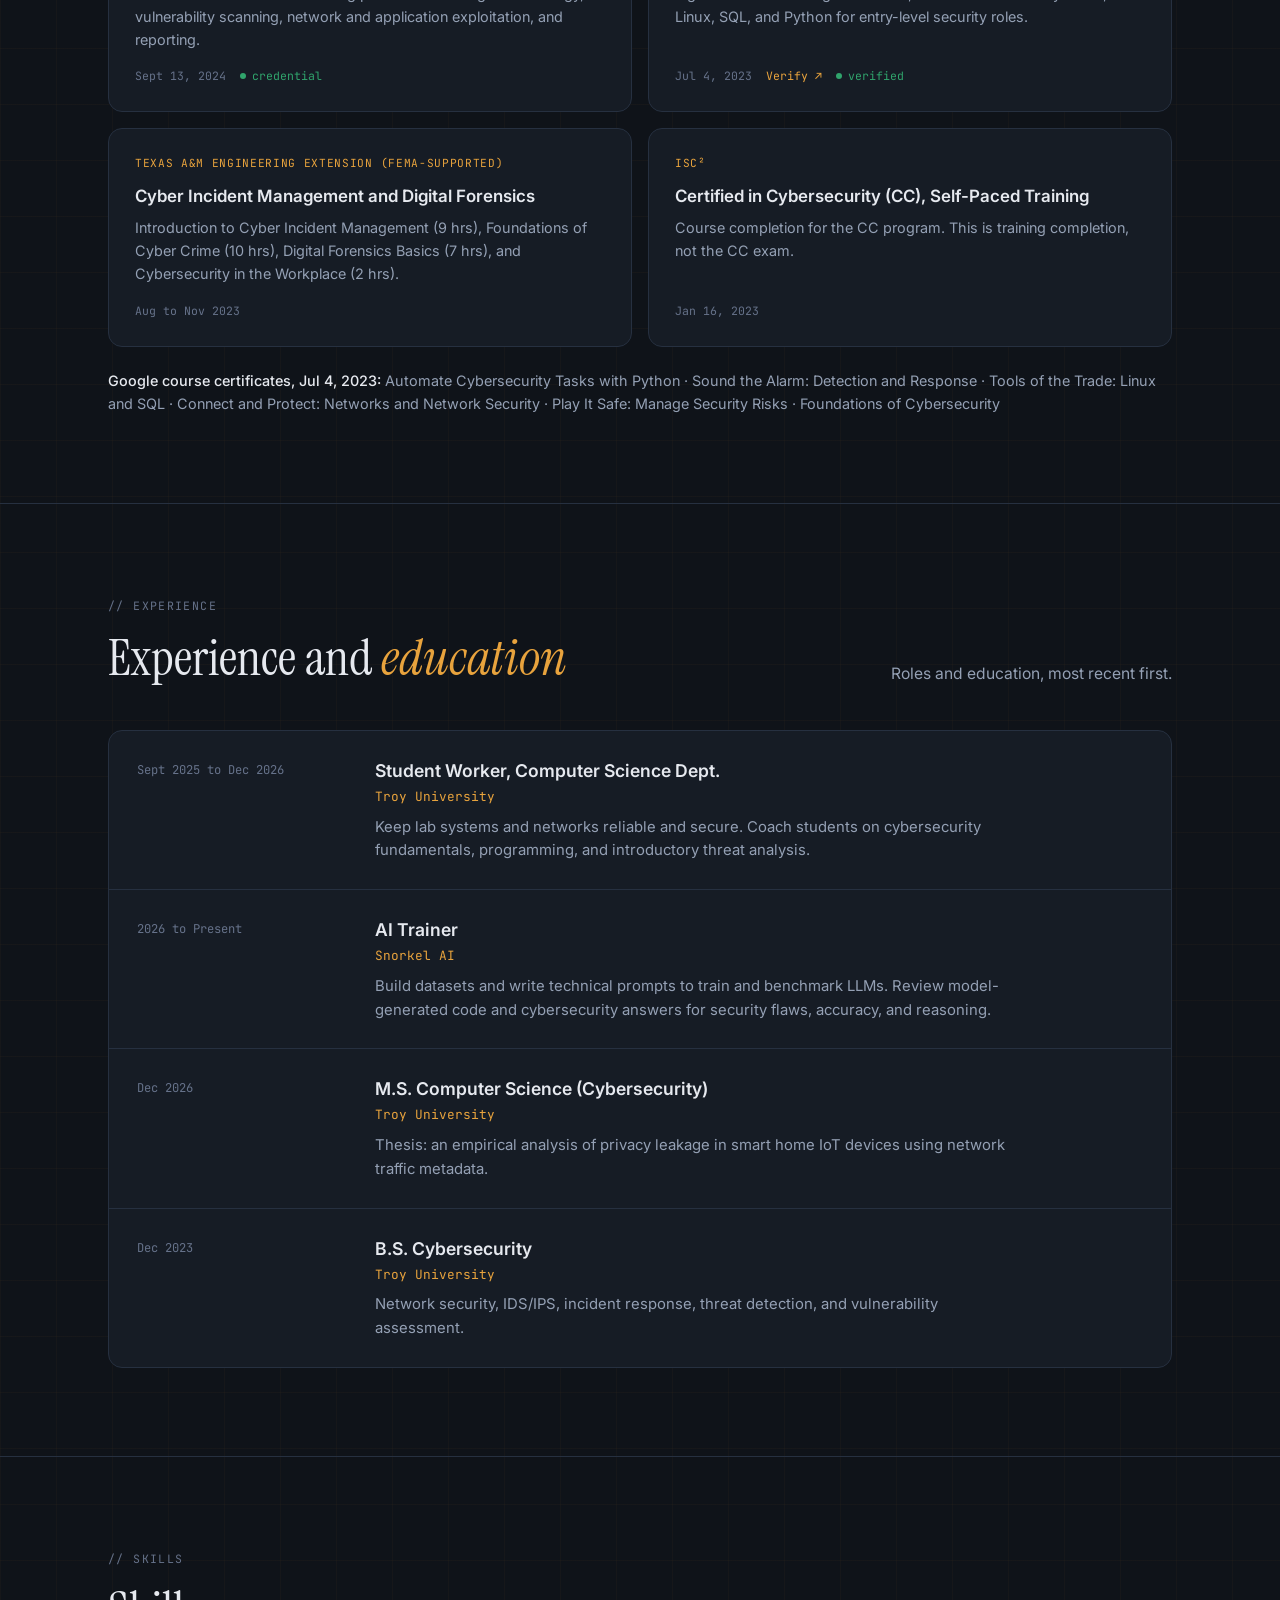
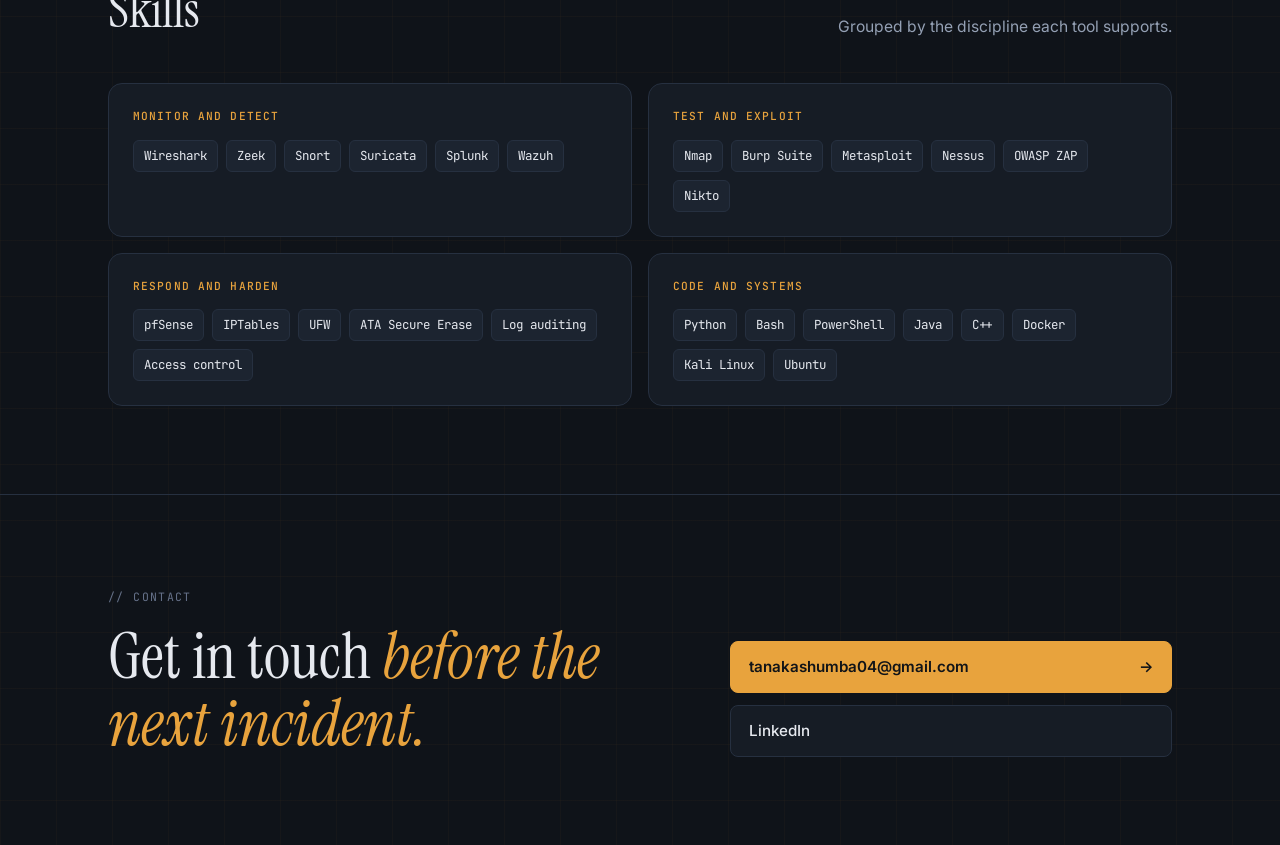
==== commit 8f736db7: "Clean up index.html by removing footer and scripts Removed unnecessary footer content and scripts fr" ====
--- a/index.html
+++ b/index.html
@@ -201,7 +201,7 @@
   <div class="hero wrap" id="top">
     <div>
       <span class="eyebrow"><b>SOC analyst</b> · Troy, Alabama</span>
-      <h1>I find threats on the wire <em>before they become incidents.</em></h1>
+      <h1>I find threats before they <em>become incidents.</em></h1>
       <p class="lead">I monitor network traffic, investigate alerts, test systems, and respond to incidents. B.S. in Cybersecurity and M.S. in Computer Science, Troy University, December 2026. I also evaluate AI models for Snorkel AI.</p>
       <div class="actions">
         <a class="btn btn-primary" href="#work">Browse my labs</a>
@@ -405,125 +405,4 @@
       </div>
       <div class="contact-actions">
         <a class="btn btn-primary" href="mailto:tanakashumba04@gmail.com">tanakashumba04@gmail.com <span>→</span></a>
-        <a class="btn" href="https://www.linkedin.com/in/tanakashumba-" target="_blank" rel="noopener">LinkedIn <span>↗</span></a>
-        <a class="btn" href="tel:+13344820211">(334) 482-0211 <span>→</span></a>
-      </div>
-    </div>
-  </section>
-</main>
-
-<footer>
-  <div class="wrap">
-    <span>© 2026 Tanaka Shumba</span>
-    <span>Troy, Alabama</span>
-    <span><a href="https://github.com/TanakaShumba" target="_blank" rel="noopener">GitHub</a> · <a href="https://www.linkedin.com/in/tanakashumba-" target="_blank" rel="noopener">LinkedIn</a> · <a href="resume.pdf" download="Tanaka_Shumba_Resume.pdf">Résumé</a></span>
-  </div>
-</footer>
-
-<script>
-// Mobile menu
-(function () {
-  var header = document.getElementById('siteHeader');
-  var btn = document.getElementById('menuBtn');
-  btn.addEventListener('click', function () {
-    var open = header.classList.toggle('open');
-    btn.setAttribute('aria-expanded', open ? 'true' : 'false');
-    btn.textContent = open ? 'Close' : 'Menu';
-  });
-  header.querySelectorAll('nav a').forEach(function (a) {
-    a.addEventListener('click', function () {
-      header.classList.remove('open');
-      btn.setAttribute('aria-expanded', 'false');
-      btn.textContent = 'Menu';
-    });
-  });
-})();
-
-// Status counter: time since the last alert shown in the hero
-(function () {
-  var el = document.getElementById('ago');
-  var start = Date.now();
-  function pad(n) { return n < 10 ? '0' + n : String(n); }
-  function tick() {
-    var s = Math.floor((Date.now() - start) / 1000);
-    el.textContent = pad(Math.floor(s / 3600)) + ':' + pad(Math.floor((s % 3600) / 60)) + ':' + pad(s % 60);
-  }
-  tick();
-  setInterval(tick, 1000);
-})();
-
-// All public repositories, forks and profile repos excluded.
-// Case study cards with data-repo="repo-name" link to that repo when it exists.
-(function () {
-  var user = 'TanakaShumba';
-  var excluded = [user.toLowerCase(), (user + '.github.io').toLowerCase()];
-  var grid = document.getElementById('repos');
-  var repoAll = document.getElementById('repoAll');
-  var caseCards = document.querySelectorAll('#work .card[data-repo]');
-
-  function monthYear(iso) {
-    var d = new Date(iso);
-    return d.toLocaleDateString('en-US', { month: 'short', year: 'numeric' });
-  }
-
-  fetch('https://api.github.com/users/' + user + '/repos?per_page=100&sort=updated')
-    .then(function (r) { if (!r.ok) throw new Error(r.status); return r.json(); })
-    .then(function (list) {
-      var repos = list.filter(function (r) {
-        return !r.fork && excluded.indexOf(r.name.toLowerCase()) === -1;
-      });
-
-      repoAll.textContent = 'View all ' + repos.length + ' on GitHub ↗';
-
-      repos.forEach(function (r) {
-        var a = document.createElement('a');
-        a.className = 'card repo';
-        a.href = r.html_url; a.target = '_blank'; a.rel = 'noopener';
-
-        var top = document.createElement('div');
-        top.className = 'top';
-        var lang = document.createElement('span');
-        lang.textContent = r.language || 'Code';
-        var when = document.createElement('span');
-        when.textContent = 'Updated ' + monthYear(r.updated_at);
-        top.append(lang, when);
-
-        var h = document.createElement('h3');
-        h.textContent = r.name;
-
-        var stars = document.createElement('div');
-        stars.className = 'tools';
-        if (r.stargazers_count > 0) {
-          var s = document.createElement('span');
-          s.textContent = '★ ' + r.stargazers_count;
-          stars.appendChild(s);
-        }
-
-        a.append(top, h, stars);
-        grid.appendChild(a);
-      });
-
-      caseCards.forEach(function (card) {
-        var name = (card.getAttribute('data-repo') || '').toLowerCase();
-        if (!name) return;
-        var match = repos.filter(function (r) { return r.name.toLowerCase() === name; })[0];
-        if (!match) return;
-        card.classList.add('linked');
-        card.addEventListener('click', function () { window.open(match.html_url, '_blank', 'noopener'); });
-        var view = document.createElement('span');
-        view.className = 'viewRepo';
-        view.textContent = 'View repo ↗';
-        card.querySelector('.top').appendChild(view);
-      });
-    })
-    .catch(function () {
-      repoAll.textContent = 'View on GitHub ↗';
-      var p = document.createElement('p');
-      p.className = 'muted';
-      p.textContent = 'The live list could not load. Open the GitHub profile to see everything.';
-      grid.appendChild(p);
-    });
-})();
-</script>
-</body>
-</html>
+        <a class="btn" href="https://www.linkedin.com/in/tanakashumba-" target="_blank" rel="noopener">LinkedIn
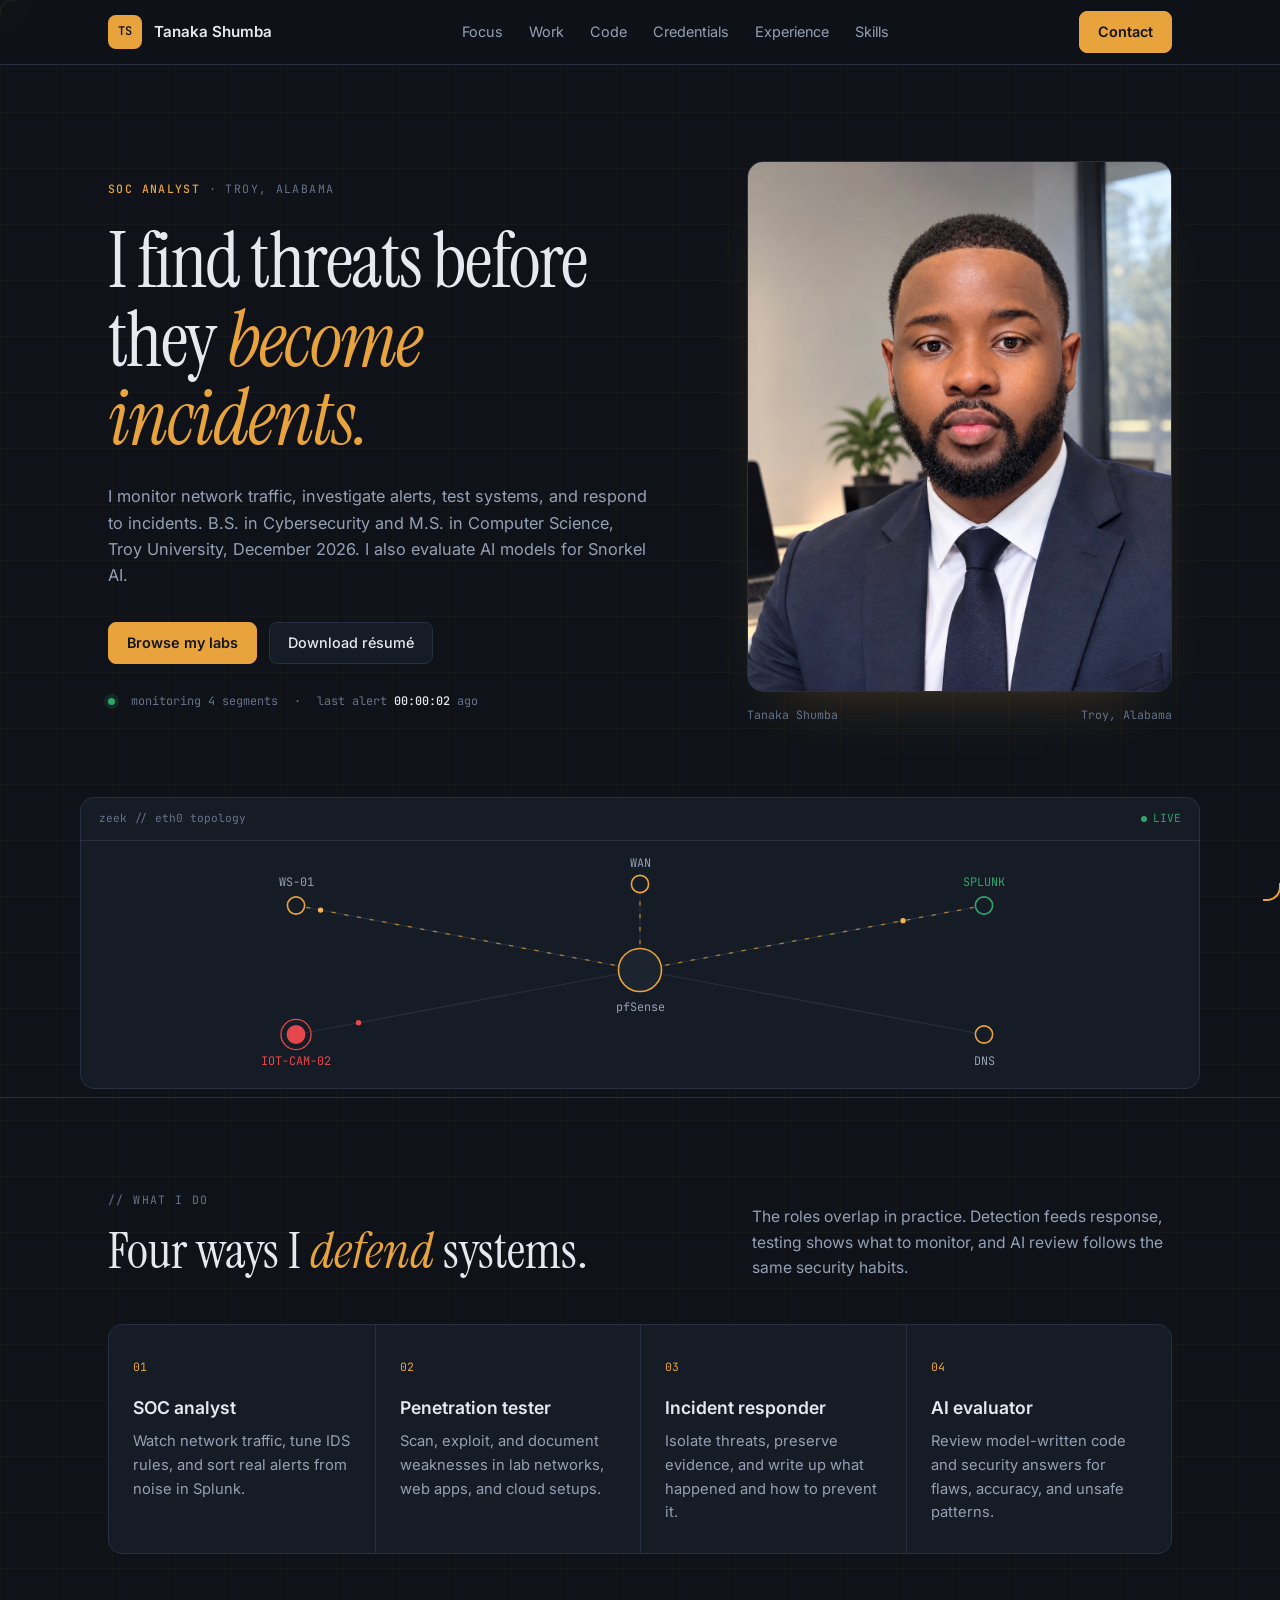
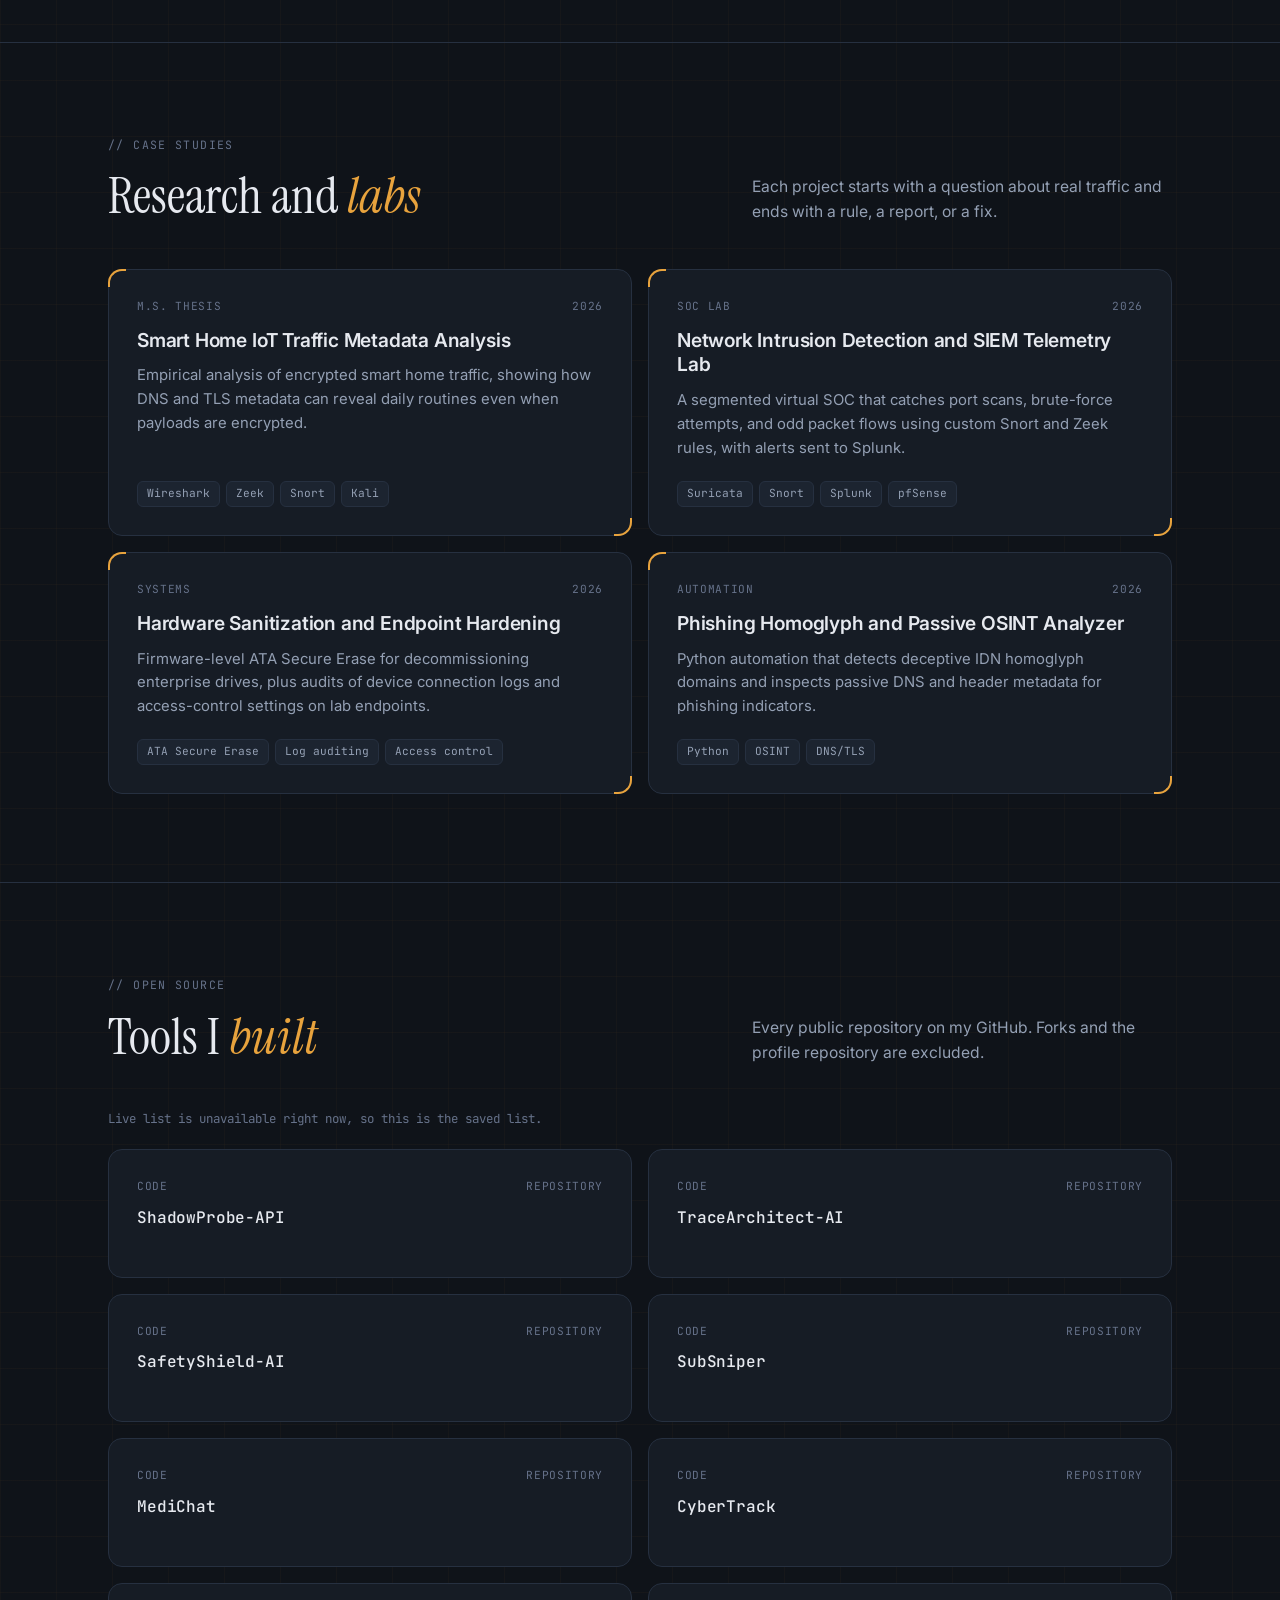
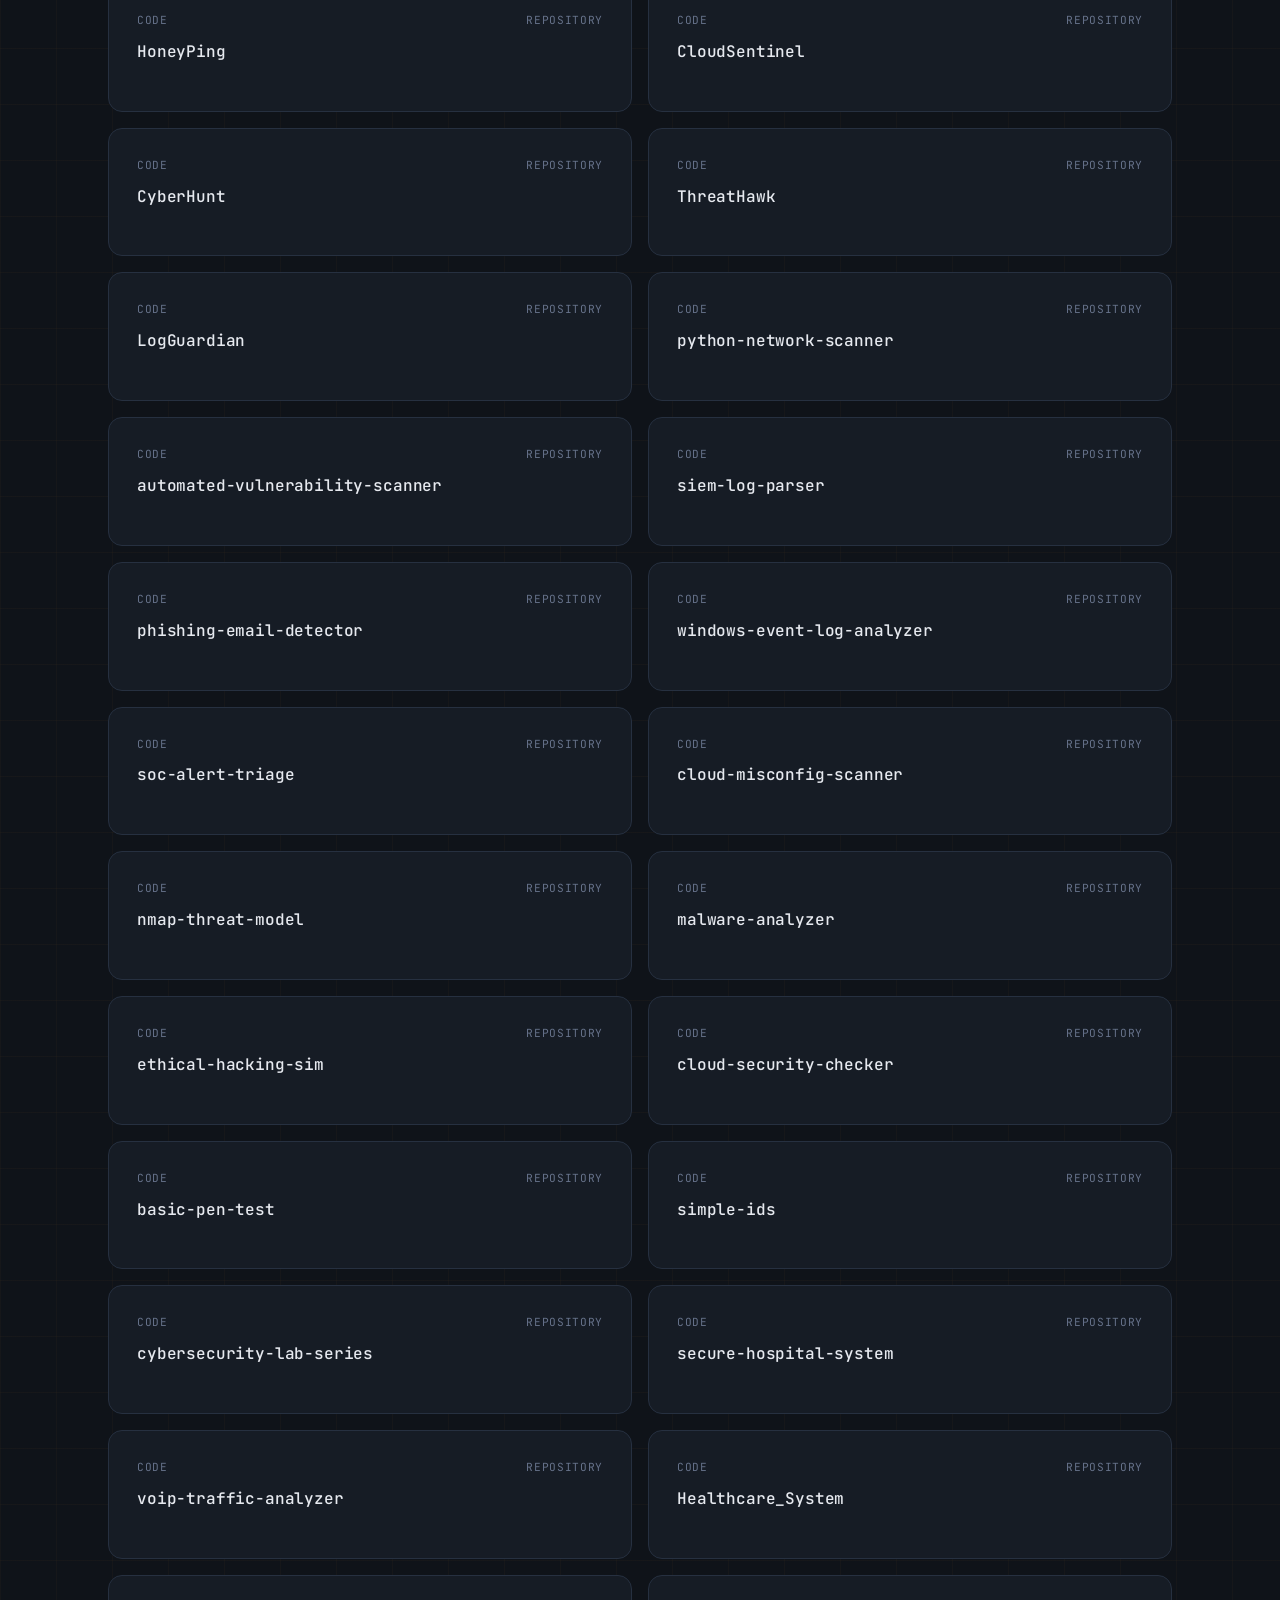
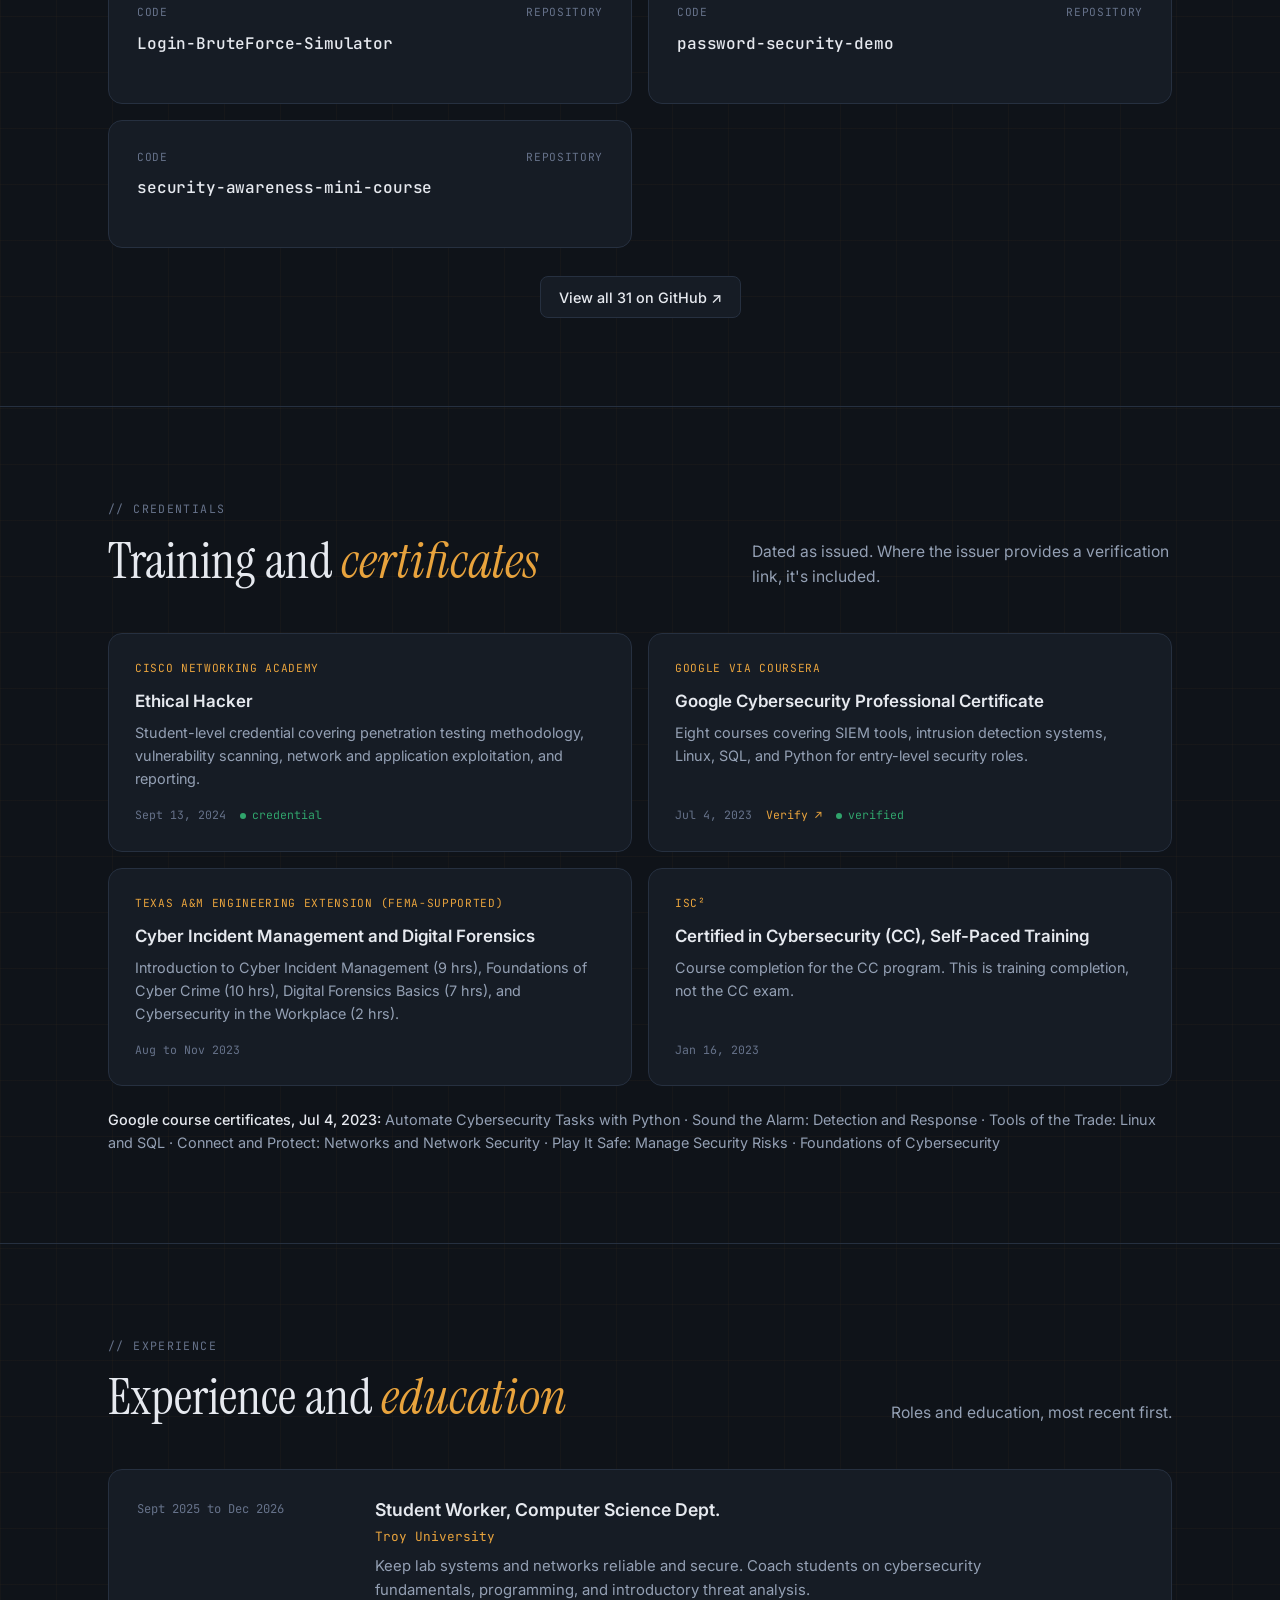
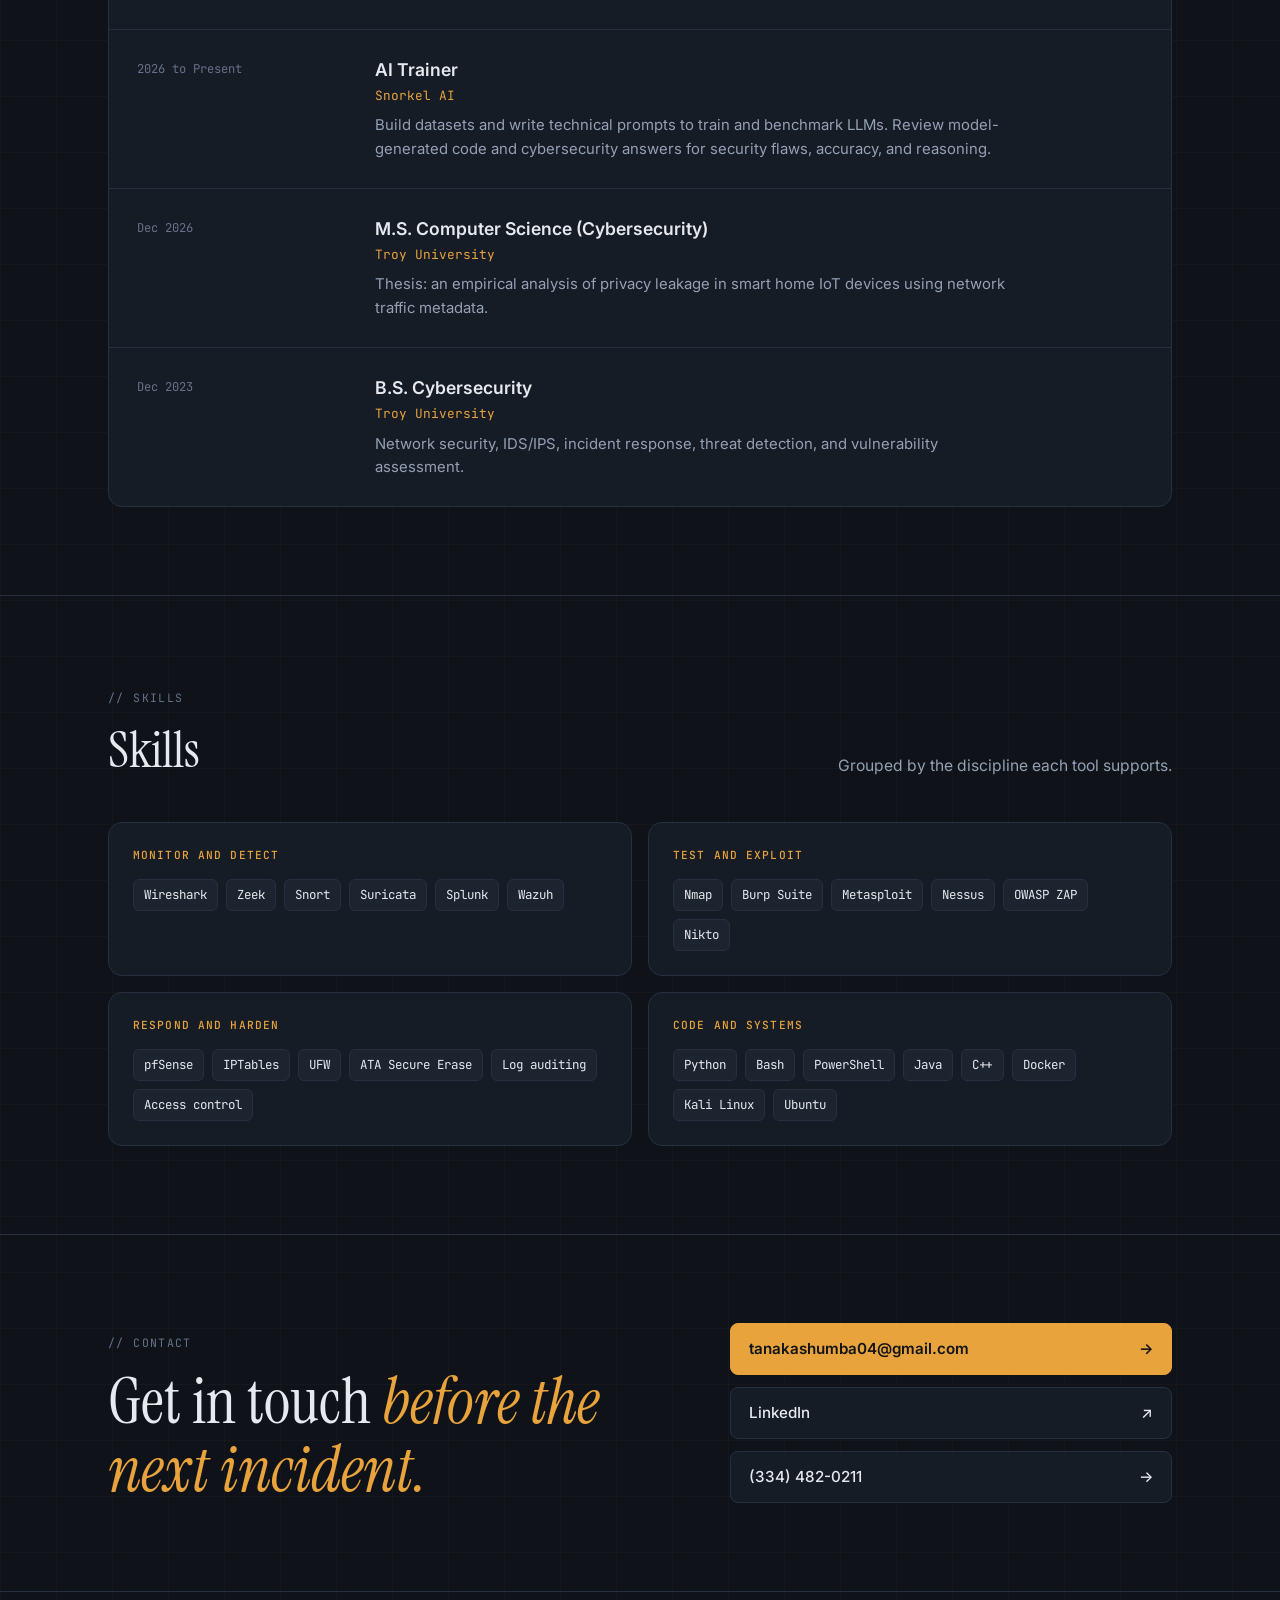
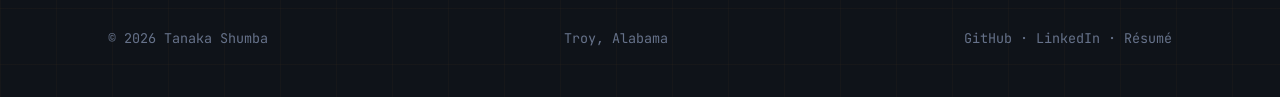
==== commit ed51b55e: "Enhance footer with contact information Added contact phone number and updated footer." ====
--- a/index.html
+++ b/index.html
@@ -114,6 +114,7 @@
 
 /* Repositories */
 .repo h3{font-family:'JetBrains Mono',monospace;font-size:1rem;font-weight:500;word-break:break-word}
+.repoNote{margin-bottom:20px;font-family:'JetBrains Mono',monospace;font-size:.78rem;color:var(--dim)}
 .repoMore{margin-top:28px;display:flex;justify-content:center}
 .muted{color:var(--muted)}
 
@@ -326,6 +327,7 @@
         <div><span class="eyebrow">// open source</span><h2>Tools I <em>built</em></h2></div>
         <p>Every public repository on my GitHub. Forks and the profile repository are excluded.</p>
       </div>
+      <p class="repoNote" id="repoNote">Loading repositories…</p>
       <div class="grid2" id="repos"></div>
       <div class="repoMore"><a class="btn" id="repoAll" href="https://github.com/TanakaShumba?tab=repositories" target="_blank" rel="noopener">View on GitHub ↗</a></div>
     </div>
@@ -405,4 +407,153 @@
       </div>
       <div class="contact-actions">
         <a class="btn btn-primary" href="mailto:tanakashumba04@gmail.com">tanakashumba04@gmail.com <span>→</span></a>
-        <a class="btn" href="https://www.linkedin.com/in/tanakashumba-" target="_blank" rel="noopener">LinkedIn
+        <a class="btn" href="https://www.linkedin.com/in/tanakashumba-" target="_blank" rel="noopener">LinkedIn <span>↗</span></a>
+        <a class="btn" href="tel:+13344820211">(334) 482-0211 <span>→</span></a>
+      </div>
+    </div>
+  </section>
+</main>
+
+<footer>
+  <div class="wrap">
+    <span>© 2026 Tanaka Shumba</span>
+    <span>Troy, Alabama</span>
+    <span><a href="https://github.com/TanakaShumba" target="_blank" rel="noopener">GitHub</a> · <a href="https://www.linkedin.com/in/tanakashumba-" target="_blank" rel="noopener">LinkedIn</a> · <a href="resume.pdf" download="Tanaka_Shumba_Resume.pdf">Résumé</a></span>
+  </div>
+</footer>
+
+<script>
+// Mobile menu
+(function () {
+  var header = document.getElementById('siteHeader');
+  var btn = document.getElementById('menuBtn');
+  btn.addEventListener('click', function () {
+    var open = header.classList.toggle('open');
+    btn.setAttribute('aria-expanded', open ? 'true' : 'false');
+    btn.textContent = open ? 'Close' : 'Menu';
+  });
+  header.querySelectorAll('nav a').forEach(function (a) {
+    a.addEventListener('click', function () {
+      header.classList.remove('open');
+      btn.setAttribute('aria-expanded', 'false');
+      btn.textContent = 'Menu';
+    });
+  });
+})();
+
+// Status counter: time since the last alert shown in the hero
+(function () {
+  var el = document.getElementById('ago');
+  var start = Date.now();
+  function pad(n) { return n < 10 ? '0' + n : String(n); }
+  function tick() {
+    var s = Math.floor((Date.now() - start) / 1000);
+    el.textContent = pad(Math.floor(s / 3600)) + ':' + pad(Math.floor((s % 3600) / 60)) + ':' + pad(s % 60);
+  }
+  tick();
+  setInterval(tick, 1000);
+})();
+
+// Tools I built: live from GitHub when available, saved list when GitHub blocks requests.
+// Case file cards with data-repo="repo-name" link to that repo when it exists.
+(function () {
+  var user = 'TanakaShumba';
+  var excluded = [user.toLowerCase(), (user + '.github.io').toLowerCase()];
+
+  // Saved copy of the public repositories, used when the live GitHub list cannot load.
+  // Update this list when you add or delete repositories.
+  var FALLBACK = [
+    'ShadowProbe-API', 'TraceArchitect-AI', 'SafetyShield-AI', 'SubSniper', 'MediChat',
+    'CyberTrack', 'HoneyPing', 'CloudSentinel', 'CyberHunt', 'ThreatHawk', 'LogGuardian',
+    'python-network-scanner', 'automated-vulnerability-scanner', 'siem-log-parser',
+    'phishing-email-detector', 'windows-event-log-analyzer', 'soc-alert-triage',
+    'cloud-misconfig-scanner', 'nmap-threat-model', 'malware-analyzer', 'ethical-hacking-sim',
+    'cloud-security-checker', 'basic-pen-test', 'simple-ids', 'cybersecurity-lab-series',
+    'secure-hospital-system', 'voip-traffic-analyzer', 'Healthcare_System',
+    'Login-BruteForce-Simulator', 'password-security-demo', 'security-awareness-mini-course'
+  ];
+
+  var grid = document.getElementById('repos');
+  var repoAll = document.getElementById('repoAll');
+  var note = document.getElementById('repoNote');
+  var caseCards = document.querySelectorAll('#work .card[data-repo]');
+
+  function monthYear(iso) {
+    var d = new Date(iso);
+    return d.toLocaleDateString('en-US', { month: 'short', year: 'numeric' });
+  }
+
+  function render(repos) {
+    grid.innerHTML = '';
+    repos.forEach(function (r) {
+      var a = document.createElement('a');
+      a.className = 'card repo';
+      a.href = r.html_url; a.target = '_blank'; a.rel = 'noopener';
+
+      var top = document.createElement('div');
+      top.className = 'top';
+      var lang = document.createElement('span');
+      lang.textContent = r.language || 'Code';
+      var when = document.createElement('span');
+      when.textContent = r.updated_at ? 'Updated ' + monthYear(r.updated_at) : 'Repository';
+      top.append(lang, when);
+
+      var h = document.createElement('h3');
+      h.textContent = r.name;
+
+      var stars = document.createElement('div');
+      stars.className = 'tools';
+      if (r.stargazers_count > 0) {
+        var s = document.createElement('span');
+        s.textContent = '★ ' + r.stargazers_count;
+        stars.appendChild(s);
+      }
+
+      a.append(top, h, stars);
+      grid.appendChild(a);
+    });
+  }
+
+  function linkCases(repos) {
+    caseCards.forEach(function (card) {
+      var name = (card.getAttribute('data-repo') || '').toLowerCase();
+      if (!name) return;
+      var match = repos.filter(function (r) { return r.name.toLowerCase() === name; })[0];
+      if (!match) return;
+      card.classList.add('linked');
+      card.addEventListener('click', function () { window.open(match.html_url, '_blank', 'noopener'); });
+      var view = document.createElement('span');
+      view.className = 'viewRepo';
+      view.textContent = 'View repo ↗';
+      card.querySelector('.top').appendChild(view);
+    });
+  }
+
+  function useFallback() {
+    var repos = FALLBACK.map(function (name) {
+      return { name: name, html_url: 'https://github.com/' + user + '/' + name };
+    });
+    render(repos);
+    linkCases(repos);
+    repoAll.textContent = 'View all ' + repos.length + ' on GitHub ↗';
+    note.textContent = 'Live list is unavailable right now, so this is the saved list.';
+  }
+
+  note.textContent = 'Loading repositories…';
+
+  fetch('https://api.github.com/users/' + user + '/repos?per_page=100&sort=updated')
+    .then(function (r) { if (!r.ok) throw new Error(r.status); return r.json(); })
+    .then(function (list) {
+      var repos = list.filter(function (r) {
+        return !r.fork && excluded.indexOf(r.name.toLowerCase()) === -1;
+      });
+      render(repos);
+      linkCases(repos);
+      repoAll.textContent = 'View all ' + repos.length + ' on GitHub ↗';
+      note.textContent = '';
+    })
+    .catch(useFallback);
+})();
+</script>
+</body>
+</html>
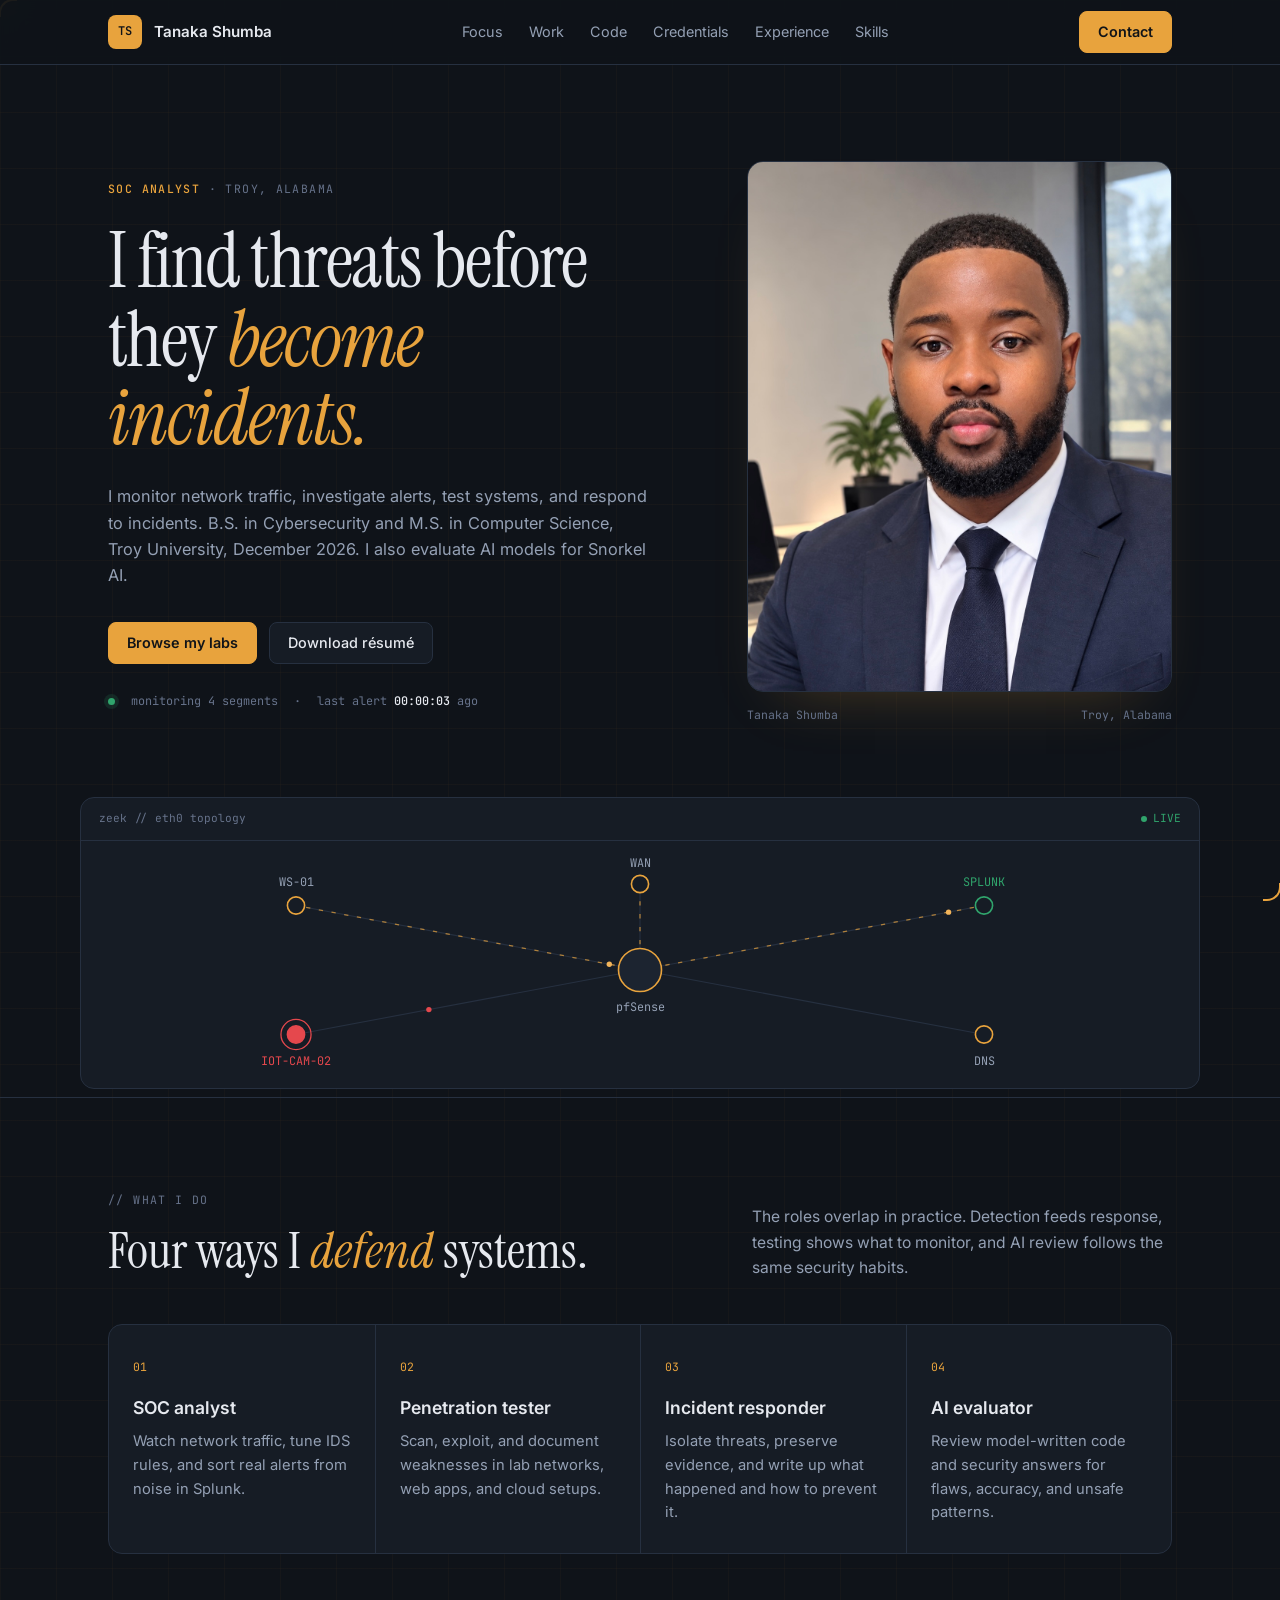
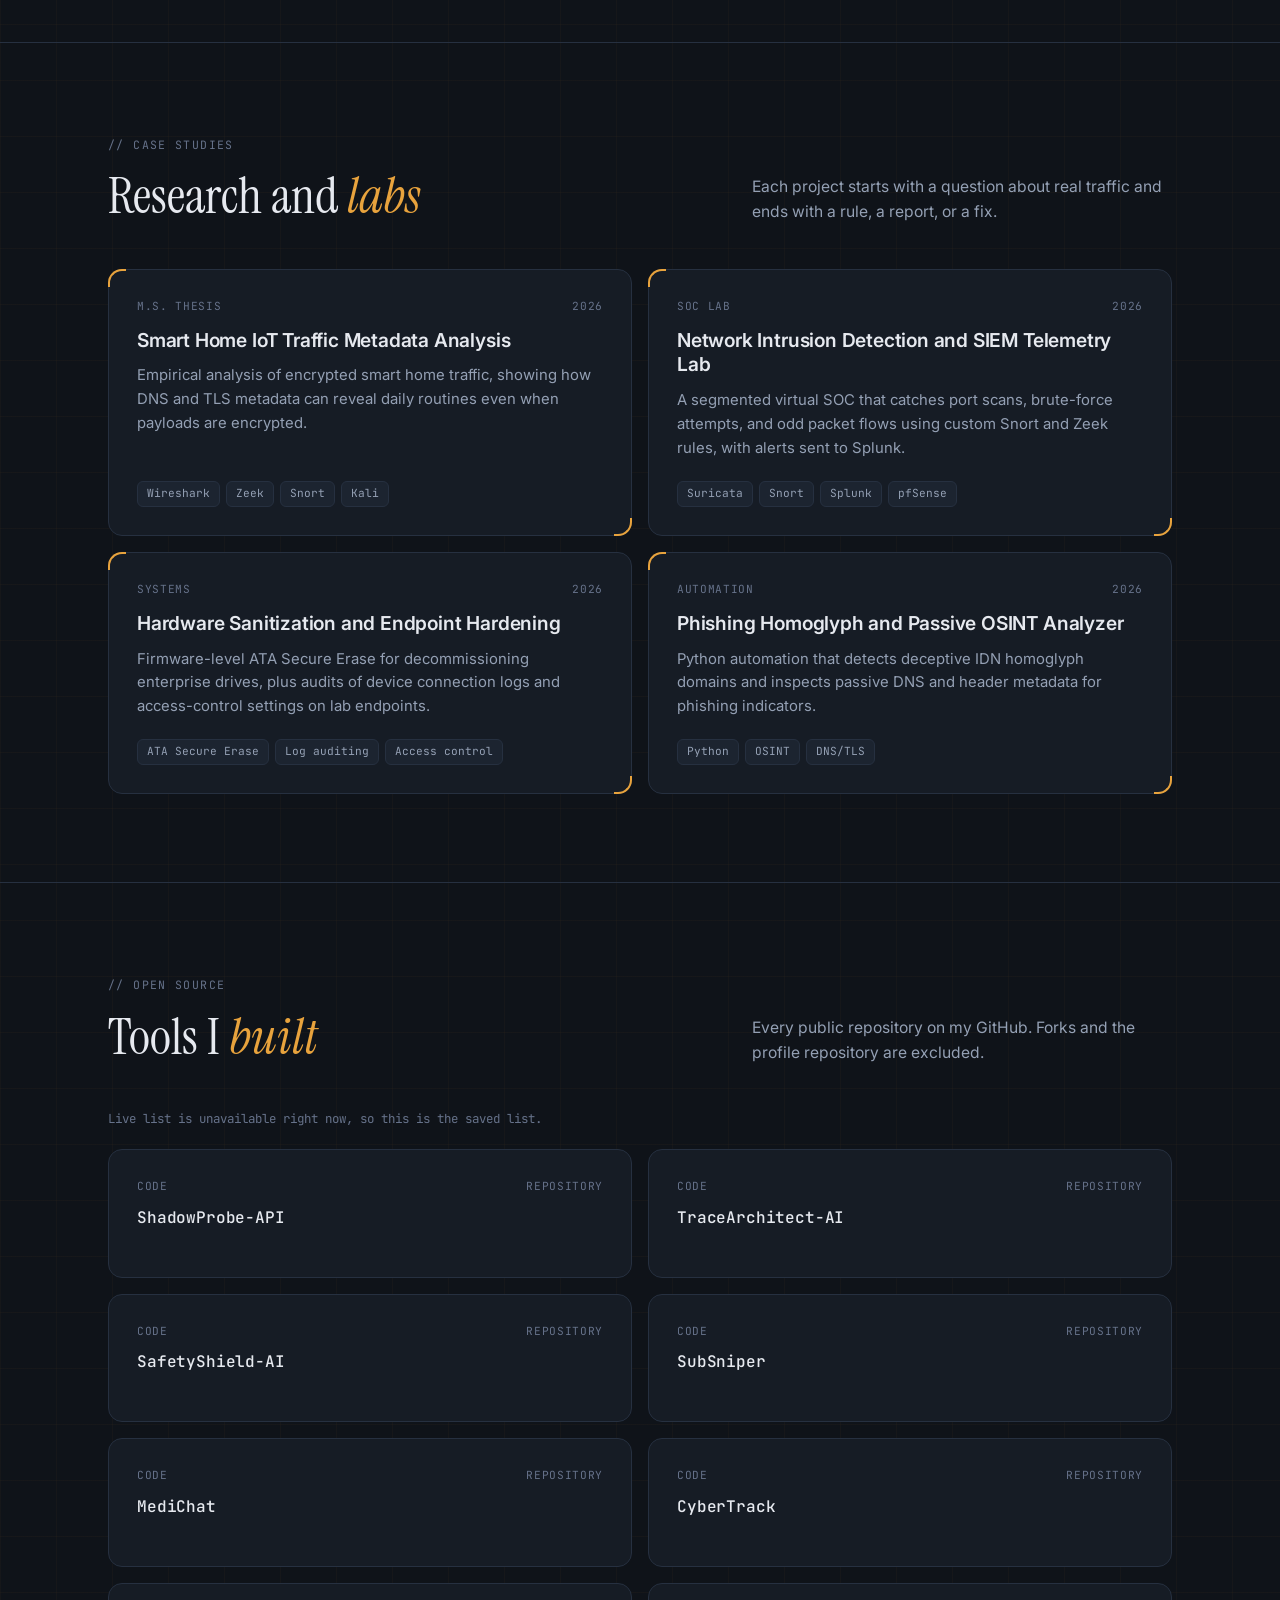
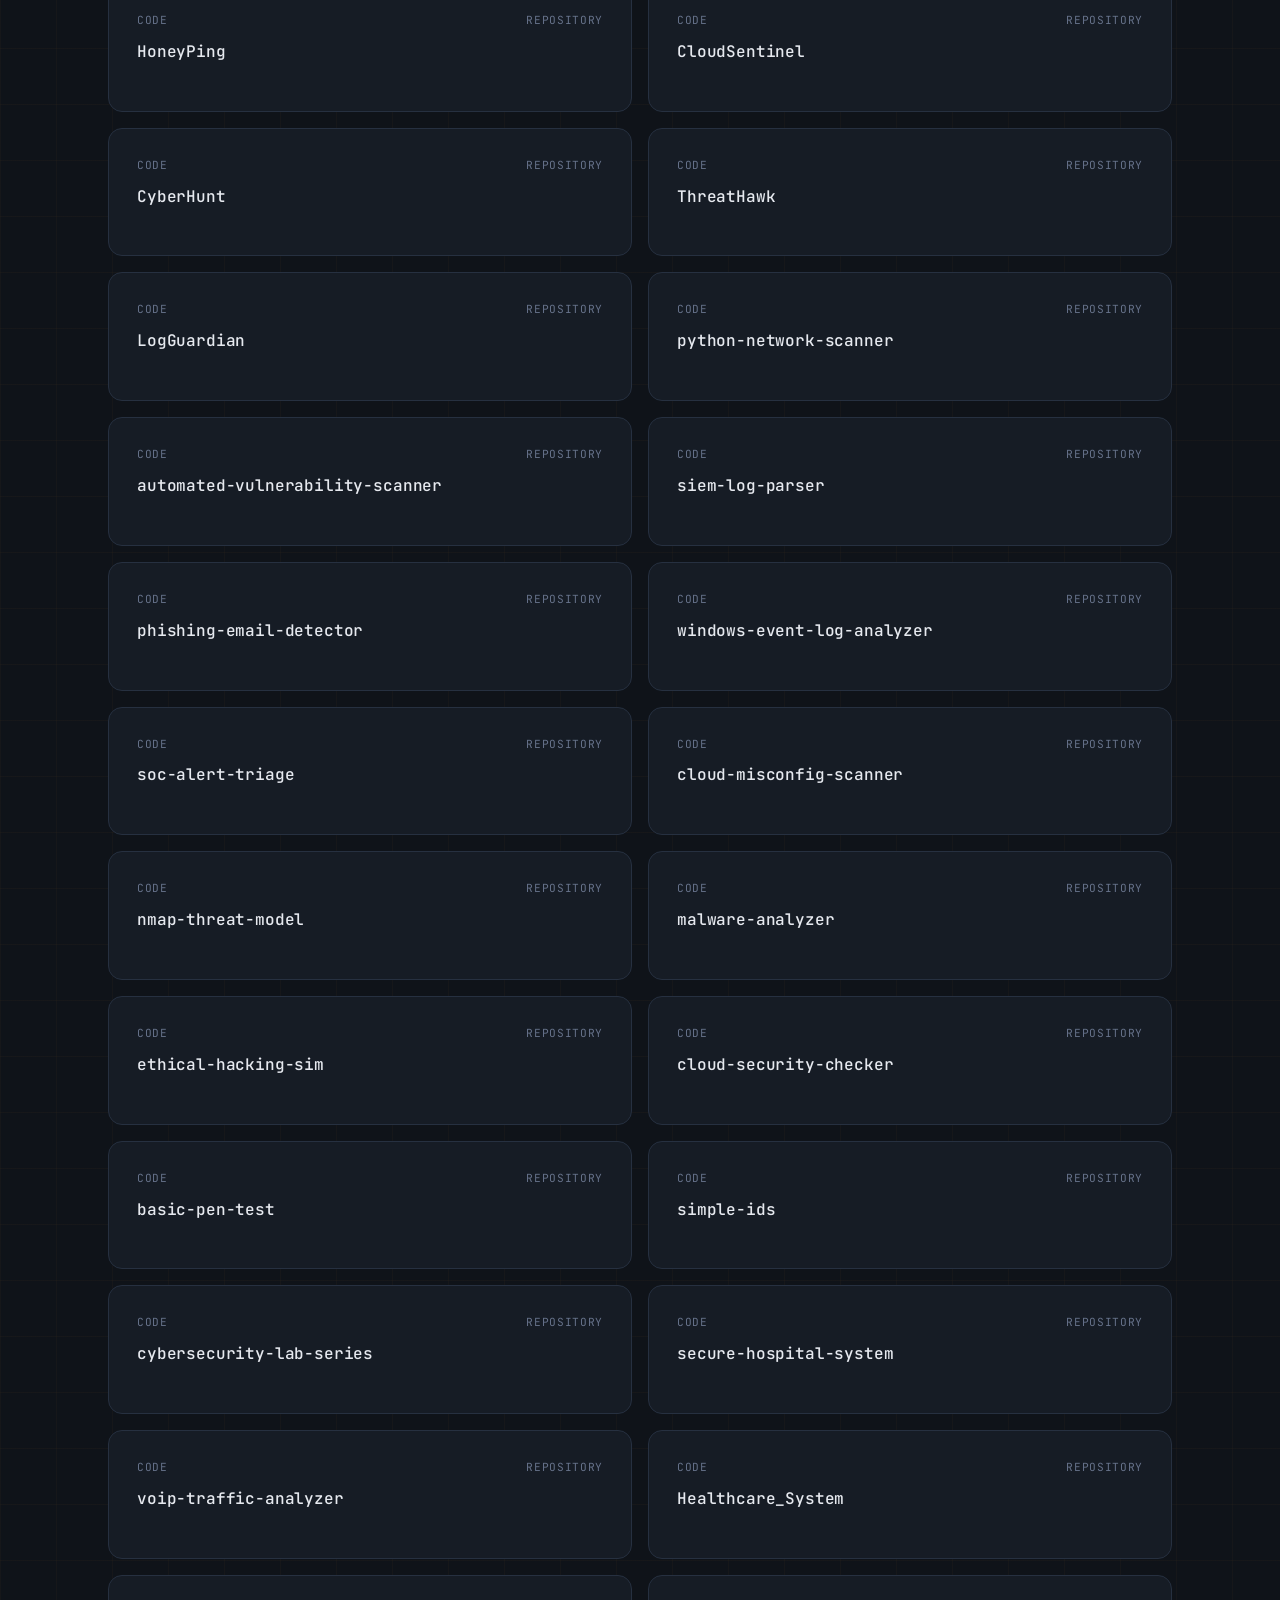
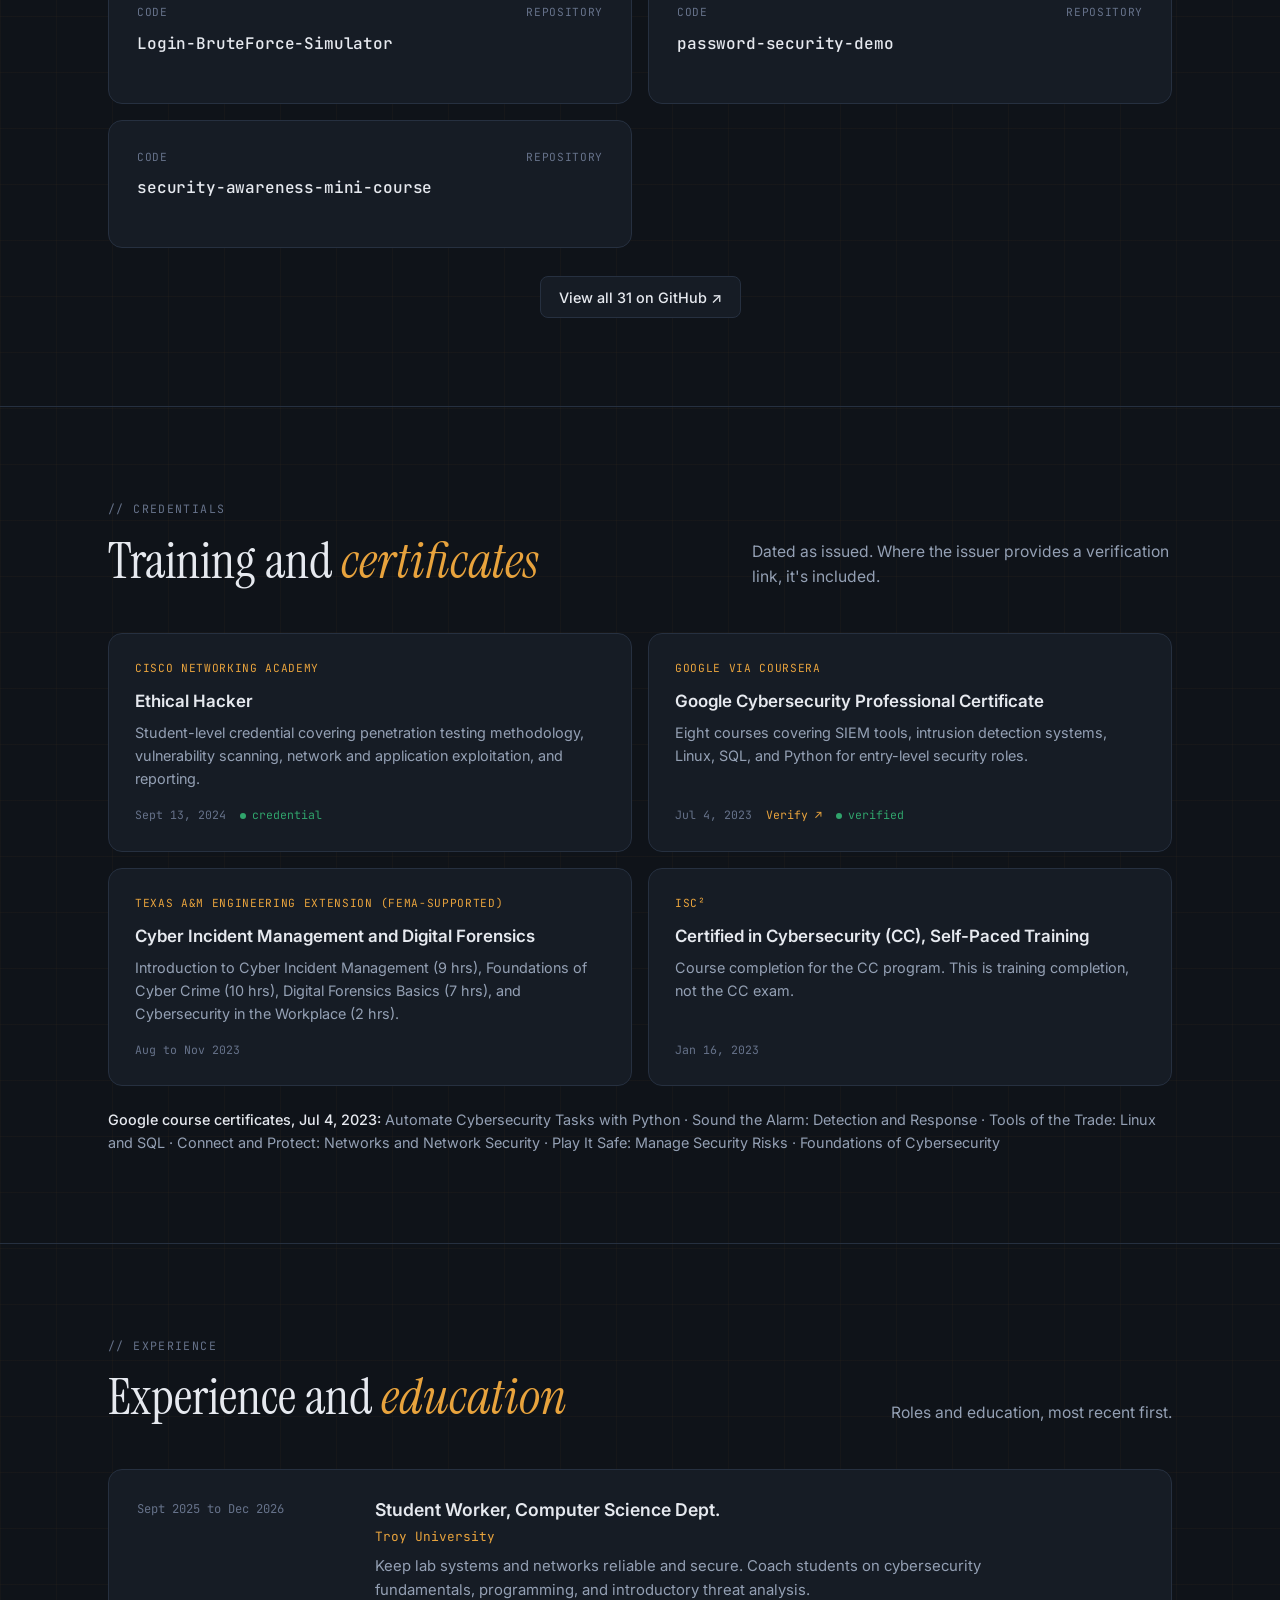
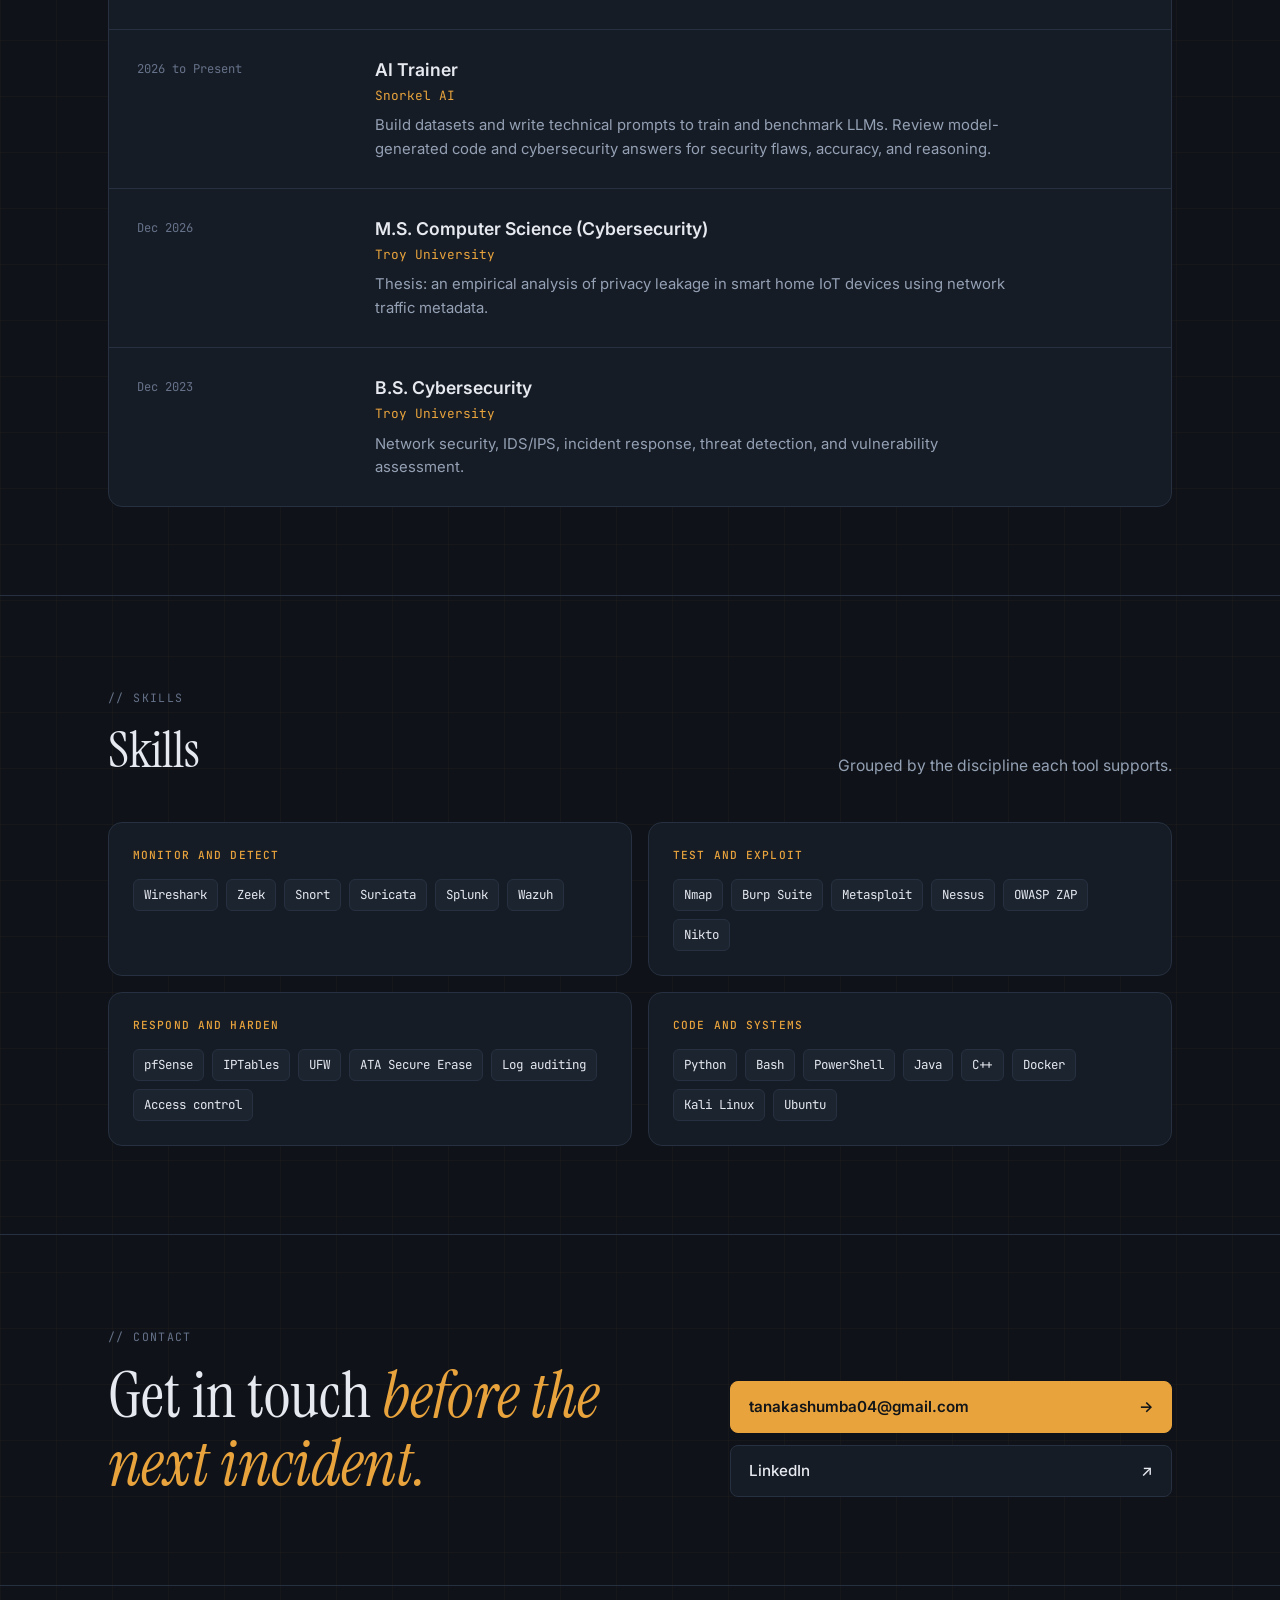
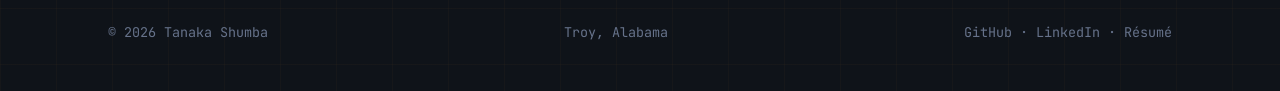
==== commit 01ce04a7: "Remove telephone link from contact actions Removed the telephone link from the contact actions secti" ====
--- a/index.html
+++ b/index.html
@@ -408,7 +408,6 @@
       <div class="contact-actions">
         <a class="btn btn-primary" href="mailto:tanakashumba04@gmail.com">tanakashumba04@gmail.com <span>→</span></a>
         <a class="btn" href="https://www.linkedin.com/in/tanakashumba-" target="_blank" rel="noopener">LinkedIn <span>↗</span></a>
-        <a class="btn" href="tel:+13344820211">(334) 482-0211 <span>→</span></a>
       </div>
     </div>
   </section>
